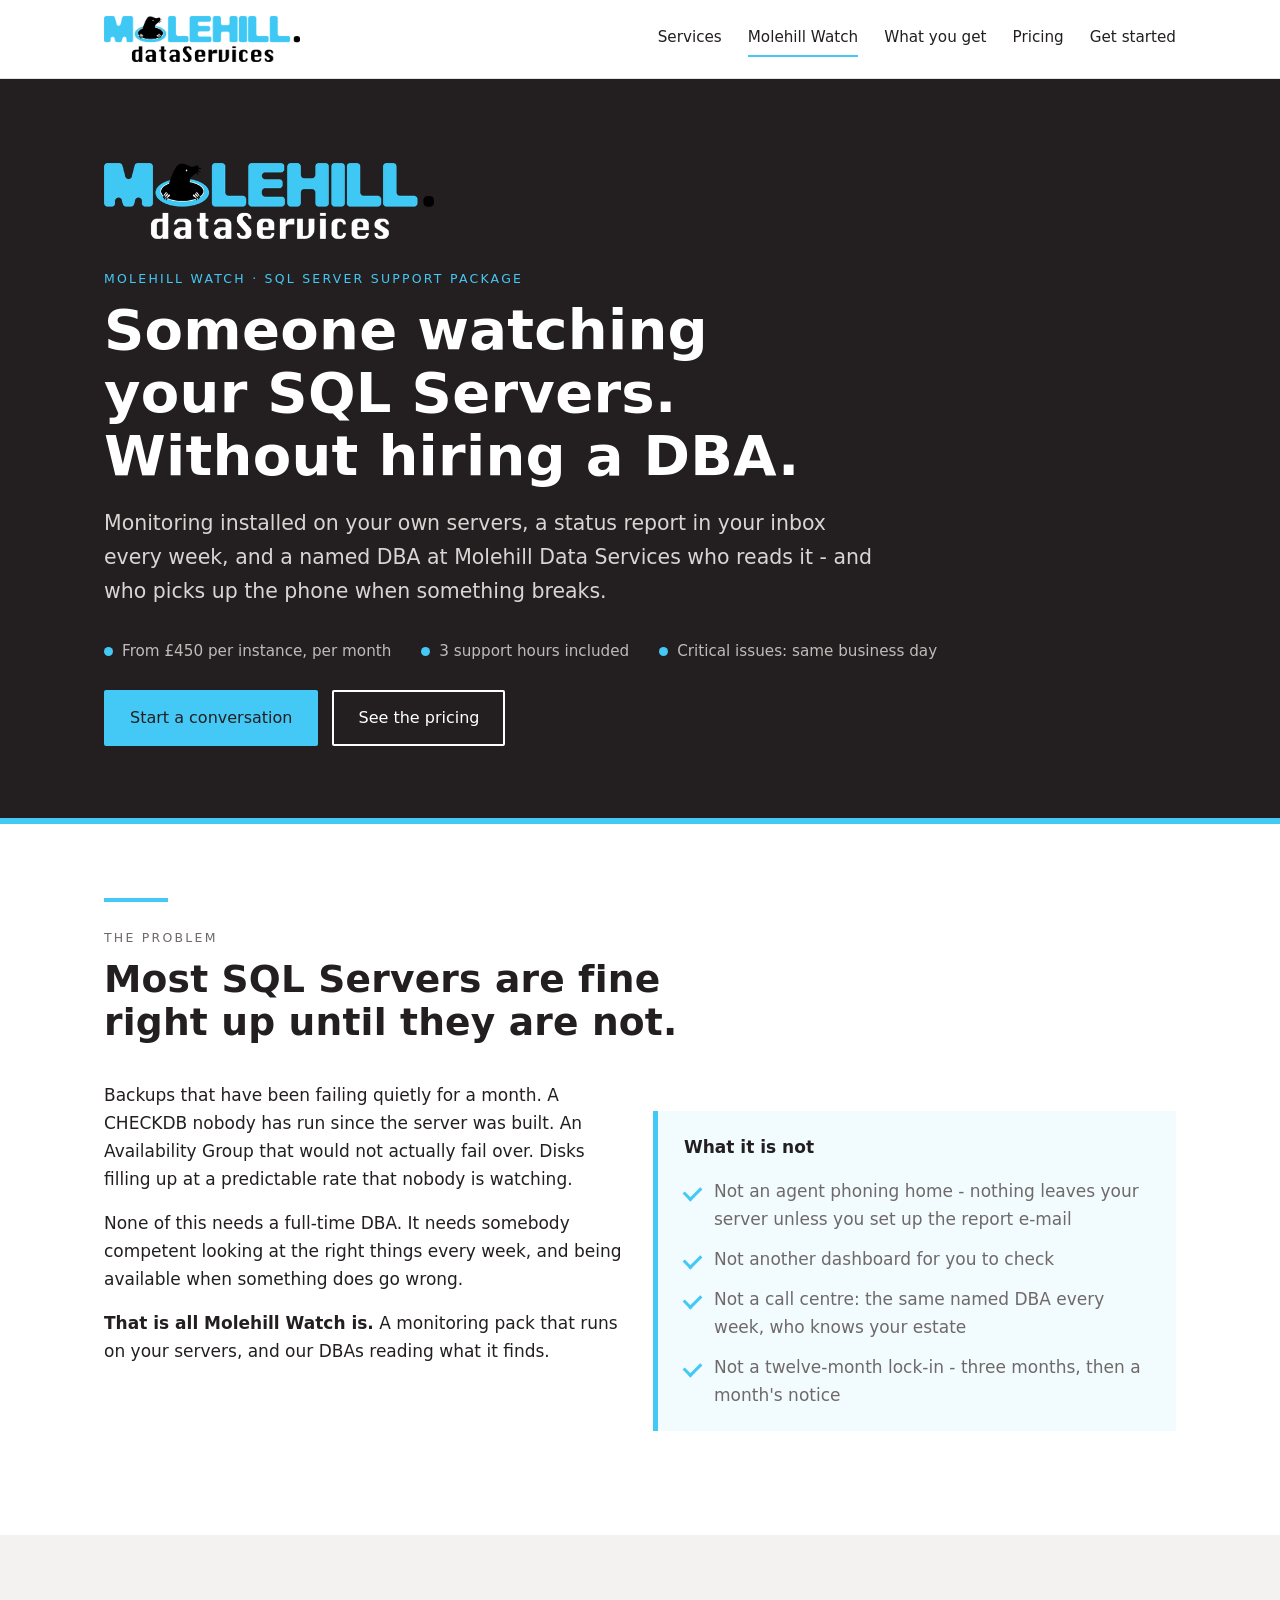
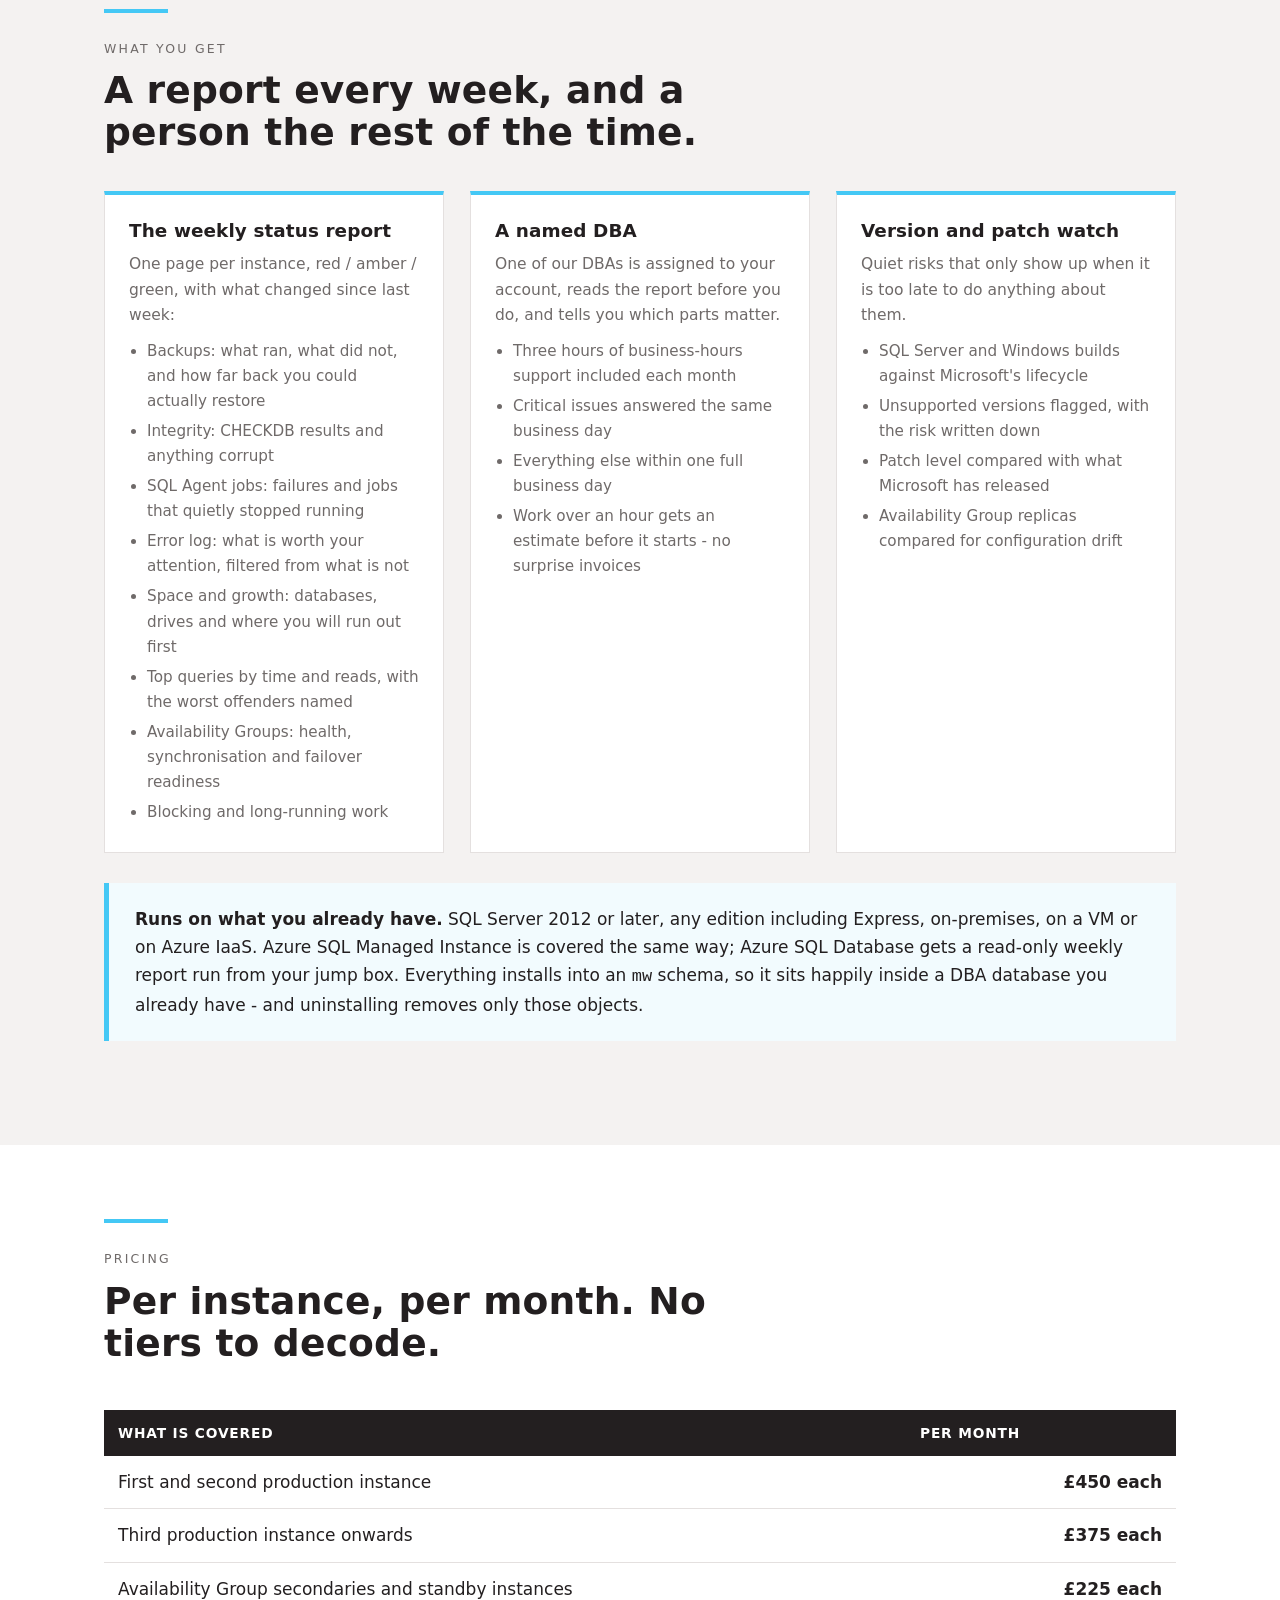
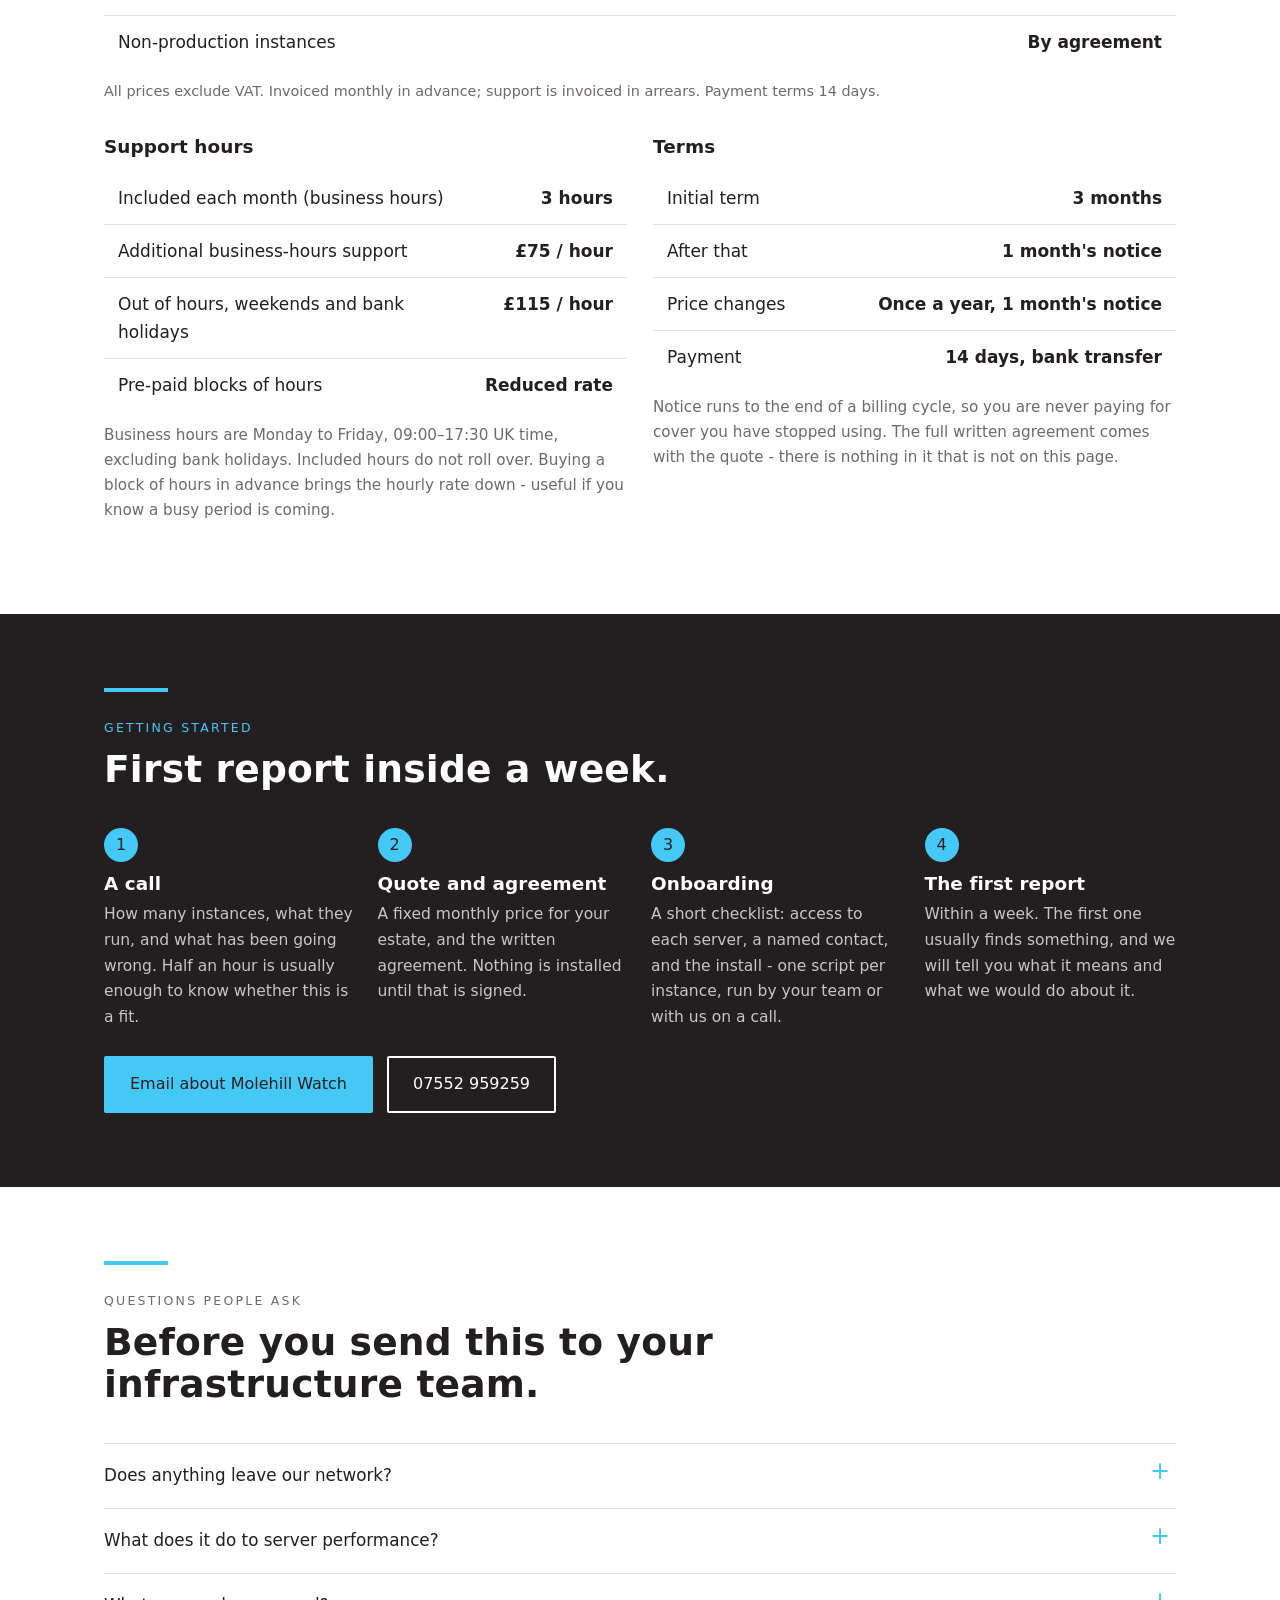
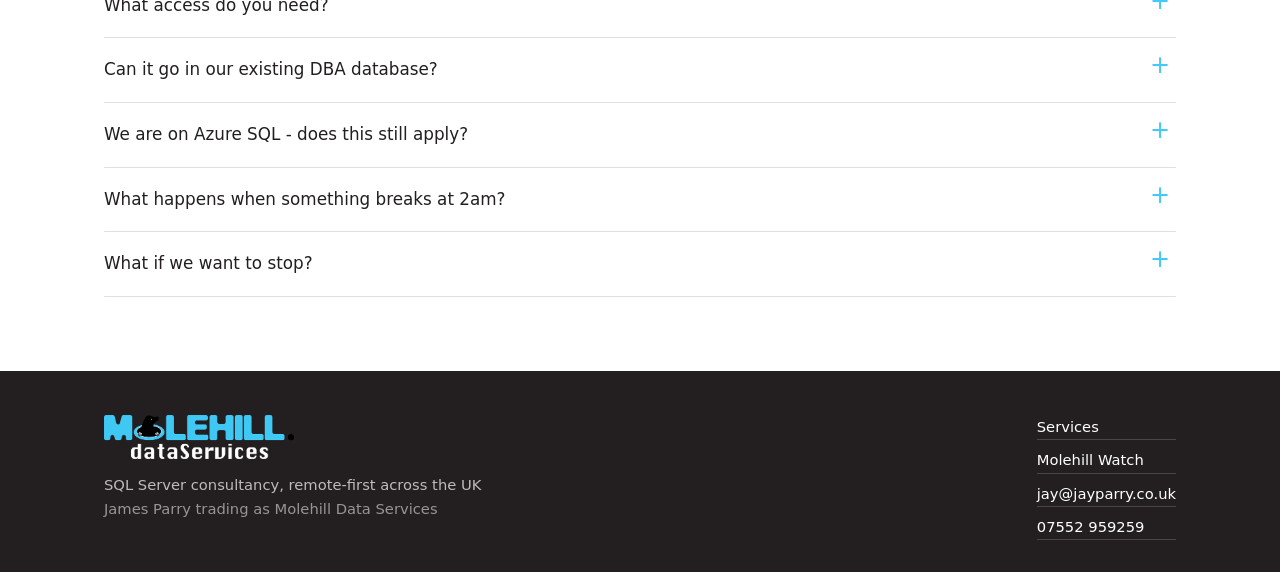
==== Site/molehill-watch.html @ 8a37ca74 "Site speaks as the company, not as one person Every page now sells Molehill Data Services rather tha" ====
<!doctype html>
<html lang="en-GB">
<head>
<meta charset="utf-8" />
<meta name="viewport" content="width=device-width, initial-scale=1" />
<title>Molehill Watch &#183; SQL Server monitoring and support</title>
<meta name="description" content="Molehill Watch from Molehill Data Services: monitoring installed on your SQL Servers, a weekly status report and a named DBA to call when something breaks. From GBP 450 per instance per month, three support hours included." />
<link rel="icon" href="assets/favicon.png" />
<link rel="stylesheet" href="assets/molehill.css" />
<meta property="og:title" content="Molehill Watch - SQL Server monitoring and support" />
<meta property="og:description" content="Someone watching your SQL Servers, without carrying a DBA on the payroll. Weekly status reports, same-day response for critical issues, from GBP 450 per instance per month." />
<meta property="og:type" content="website" />
</head>
<body>

<header class="site-head">
  <div class="wrap">
    <a class="logo" href="index.html" aria-label="Molehill Data Services home">
      <img src="assets/molehill-logo.png" alt="Molehill. dataServices" />
    </a>
    <nav class="nav" aria-label="Main">
      <a href="index.html#services">Services</a>
      <a href="molehill-watch.html" aria-current="page">Molehill Watch</a>
      <a href="#included">What you get</a>
      <a href="#pricing">Pricing</a>
      <a href="#start">Get started</a>
    </nav>
  </div>
</header>

<main>

<section class="hero on-dark">
  <div class="wrap">
    <img class="mark" src="assets/molehill-logo-dark.png" alt="" />
    <p class="eyebrow">Molehill Watch &#183; SQL Server support package</p>
    <h1>Someone watching your SQL Servers. Without hiring a DBA.</h1>
    <p class="lede">Monitoring installed on your own servers, a status report in your inbox every
       week, and a named DBA at Molehill Data Services who reads it - and who picks up the phone
       when something breaks.</p>
    <div class="facts">
      <span>From &pound;450 per instance, per month</span>
      <span>3 support hours included</span>
      <span>Critical issues: same business day</span>
    </div>
    <div class="btn-row">
      <a class="btn" href="#start">Start a conversation</a>
      <a class="btn ghost" href="#pricing">See the pricing</a>
    </div>
  </div>
</section>

<section>
  <div class="wrap">
    <div class="head-block">
      <div class="rule"></div>
      <p class="eyebrow">The problem</p>
      <h2>Most SQL Servers are fine right up until they are not.</h2>
    </div>
    <div class="grid two">
      <div>
        <p>Backups that have been failing quietly for a month. A CHECKDB nobody has run since the
           server was built. An Availability Group that would not actually fail over. Disks filling
           up at a predictable rate that nobody is watching.</p>
        <p>None of this needs a full-time DBA. It needs somebody competent looking at the right
           things every week, and being available when something does go wrong.</p>
        <p><strong>That is all Molehill Watch is.</strong> A monitoring pack that runs on your
           servers, and our DBAs reading what it finds.</p>
      </div>
      <div>
        <div class="callout">
          <p><strong>What it is not</strong></p>
          <ul class="ticks" style="grid-template-columns:1fr">
            <li>Not an agent phoning home - nothing leaves your server unless you set up the report e-mail</li>
            <li>Not another dashboard for you to check</li>
            <li>Not a call centre: the same named DBA every week, who knows your estate</li>
            <li>Not a twelve-month lock-in - three months, then a month's notice</li>
          </ul>
        </div>
      </div>
    </div>
  </div>
</section>

<section id="included" class="on-shell">
  <div class="wrap">
    <div class="head-block">
      <div class="rule"></div>
      <p class="eyebrow">What you get</p>
      <h2>A report every week, and a person the rest of the time.</h2>
    </div>

    <div class="grid three">
      <article class="card">
        <h3>The weekly status report</h3>
        <p>One page per instance, red / amber / green, with what changed since last week:</p>
        <ul>
          <li>Backups: what ran, what did not, and how far back you could actually restore</li>
          <li>Integrity: CHECKDB results and anything corrupt</li>
          <li>SQL Agent jobs: failures and jobs that quietly stopped running</li>
          <li>Error log: what is worth your attention, filtered from what is not</li>
          <li>Space and growth: databases, drives and where you will run out first</li>
          <li>Top queries by time and reads, with the worst offenders named</li>
          <li>Availability Groups: health, synchronisation and failover readiness</li>
          <li>Blocking and long-running work</li>
        </ul>
      </article>

      <article class="card">
        <h3>A named DBA</h3>
        <p>One of our DBAs is assigned to your account, reads the report before you do, and tells
           you which parts matter.</p>
        <ul>
          <li>Three hours of business-hours support included each month</li>
          <li>Critical issues answered the same business day</li>
          <li>Everything else within one full business day</li>
          <li>Work over an hour gets an estimate before it starts - no surprise invoices</li>
        </ul>
      </article>

      <article class="card">
        <h3>Version and patch watch</h3>
        <p>Quiet risks that only show up when it is too late to do anything about them.</p>
        <ul>
          <li>SQL Server and Windows builds against Microsoft's lifecycle</li>
          <li>Unsupported versions flagged, with the risk written down</li>
          <li>Patch level compared with what Microsoft has released</li>
          <li>Availability Group replicas compared for configuration drift</li>
        </ul>
      </article>
    </div>

    <div class="callout">
      <p><strong>Runs on what you already have.</strong> SQL Server 2012 or later, any edition
         including Express, on-premises, on a VM or on Azure IaaS. Azure SQL Managed Instance is
         covered the same way; Azure SQL Database gets a read-only weekly report run from your jump
         box. Everything installs into an <code>mw</code> schema, so it sits happily inside a DBA
         database you already have - and uninstalling removes only those objects.</p>
    </div>
  </div>
</section>

<section id="pricing">
  <div class="wrap">
    <div class="head-block">
      <div class="rule"></div>
      <p class="eyebrow">Pricing</p>
      <h2>Per instance, per month. No tiers to decode.</h2>
    </div>

    <div class="table-scroll"><table class="price">
      <caption>All prices exclude VAT. Invoiced monthly in advance; support is invoiced in arrears. Payment terms 14 days.</caption>
      <thead>
        <tr><th scope="col">What is covered</th><th scope="col" class="num">Per month</th></tr>
      </thead>
      <tbody>
        <tr><td>First and second production instance</td><td class="num">&pound;450 each</td></tr>
        <tr><td>Third production instance onwards</td><td class="num">&pound;375 each</td></tr>
        <tr><td>Availability Group secondaries and standby instances</td><td class="num">&pound;225 each</td></tr>
        <tr><td>Non-production instances</td><td class="num">By agreement</td></tr>
      </tbody>
    </table></div>

    <div class="grid two" style="margin-top:34px">
      <div>
        <h3>Support hours</h3>
        <div class="table-scroll"><table class="price" style="margin-top:14px">
          <tbody>
            <tr><td>Included each month (business hours)</td><td class="num">3 hours</td></tr>
            <tr><td>Additional business-hours support</td><td class="num">&pound;75 / hour</td></tr>
            <tr><td>Out of hours, weekends and bank holidays</td><td class="num">&pound;115 / hour</td></tr>
            <tr><td>Pre-paid blocks of hours</td><td class="num">Reduced rate</td></tr>
          </tbody>
        </table></div>
        <p style="color:var(--muted);font-size:.95rem;margin-top:12px">Business hours are Monday to
           Friday, 09:00&ndash;17:30 UK time, excluding bank holidays. Included hours do not roll
           over. Buying a block of hours in advance brings the hourly rate down - useful if you know
           a busy period is coming.</p>
      </div>
      <div>
        <h3>Terms</h3>
        <div class="table-scroll"><table class="price" style="margin-top:14px">
          <tbody>
            <tr><td>Initial term</td><td class="num">3 months</td></tr>
            <tr><td>After that</td><td class="num">1 month's notice</td></tr>
            <tr><td>Price changes</td><td class="num">Once a year, 1 month's notice</td></tr>
            <tr><td>Payment</td><td class="num">14 days, bank transfer</td></tr>
          </tbody>
        </table></div>
        <p style="color:var(--muted);font-size:.95rem;margin-top:12px">Notice runs to the end of a
           billing cycle, so you are never paying for cover you have stopped using. The full written
           agreement comes with the quote - there is nothing in it that is not on this page.</p>
      </div>
    </div>
  </div>
</section>

<section id="start" class="on-dark">
  <div class="wrap">
    <div class="head-block">
      <div class="rule"></div>
      <p class="eyebrow">Getting started</p>
      <h2>First report inside a week.</h2>
    </div>
    <div class="steps">
      <div class="step">
        <h3>A call</h3>
        <p>How many instances, what they run, and what has been going wrong. Half an hour is usually
           enough to know whether this is a fit.</p>
      </div>
      <div class="step">
        <h3>Quote and agreement</h3>
        <p>A fixed monthly price for your estate, and the written agreement. Nothing is installed
           until that is signed.</p>
      </div>
      <div class="step">
        <h3>Onboarding</h3>
        <p>A short checklist: access to each server, a named contact, and the install - one script
           per instance, run by your team or with us on a call.</p>
      </div>
      <div class="step">
        <h3>The first report</h3>
        <p>Within a week. The first one usually finds something, and we will tell you what it means
           and what we would do about it.</p>
      </div>
    </div>
    <div class="btn-row">
      <a class="btn" href="mailto:jay@jayparry.co.uk?subject=Molehill%20Watch%20enquiry&amp;body=Hello%20James%2C%0A%0AWe%20run%20___%20SQL%20Server%20instances%20and%20would%20like%20to%20talk%20about%20Molehill%20Watch.%0A%0A">Email about Molehill Watch</a>
      <a class="btn ghost" href="tel:+447552959259">07552 959259</a>
    </div>
  </div>
</section>

<section>
  <div class="wrap">
    <div class="head-block">
      <div class="rule"></div>
      <p class="eyebrow">Questions people ask</p>
      <h2>Before you send this to your infrastructure team.</h2>
    </div>
    <div class="faq">
      <details>
        <summary>Does anything leave our network?</summary>
        <p>No. The collectors write to a database on your own server. The weekly report is built
           there too. It only leaves if you configure Database Mail to send it - and even then query
           text is excluded from the e-mail by default. If you would rather nothing was e-mailed at
           all, reports can be exported to files and picked up from your jump box.</p>
      </details>
      <details>
        <summary>What does it do to server performance?</summary>
        <p>The collectors are lightweight and run a few times a day as SQL Agent jobs, reading from
           dynamic management views and system tables rather than running heavy queries. They keep a
           rolling history in their own schema so the weekly report is a read of data already
           collected, not a scan of your databases.</p>
      </details>
      <details>
        <summary>What access do you need?</summary>
        <p>Sysadmin to install (it creates jobs and reads server-level state), then an account that
           can read health, job and performance data day to day. Remote access to each covered
           server via your VPN, Azure Bastion or an agreed equivalent, and SSMS or similar on a jump
           box. It is all written down in the onboarding checklist.</p>
      </details>
      <details>
        <summary>Can it go in our existing DBA database?</summary>
        <p>Yes. Everything is created in an <code>mw</code> schema, so it never clashes with objects
           you already have, and the uninstall script removes only that schema and its four Agent
           jobs. Nothing else on the instance is touched.</p>
      </details>
      <details>
        <summary>We are on Azure SQL - does this still apply?</summary>
        <p>Azure SQL Managed Instance is covered like any other instance. Azure SQL Database does not
           have SQL Agent or server-level access, so it gets a read-only weekly report run from your
           jump box instead, covering the same ground the platform exposes: sizing, storage, index
           and query health, and failed connections.</p>
      </details>
      <details>
        <summary>What happens when something breaks at 2am?</summary>
        <p>Out-of-hours work is charged at the out-of-hours rate and is arranged rather than
           guaranteed - there is no 24/7 on-call built into the standard package. If you need
           overnight cover for a migration or a month-end, we agree it in writing beforehand.</p>
      </details>
      <details>
        <summary>What if we want to stop?</summary>
        <p>Three month initial term, then a month's notice ending at the close of a billing cycle.
           Run the uninstall script and the monitoring is gone. The collected history is yours - we
           will export it for you before it goes.</p>
      </details>
    </div>
  </div>
</section>

</main>

<footer class="site-foot">
  <div class="wrap">
    <div>
      <img src="assets/molehill-logo-dark.png" alt="Molehill. dataServices" />
      <p>SQL Server consultancy, remote-first across the UK<br />
         <span style="opacity:.75">James Parry trading as Molehill Data Services</span></p>
    </div>
    <nav aria-label="Footer">
      <a href="index.html">Services</a>
      <a href="molehill-watch.html">Molehill Watch</a>
      <a href="mailto:jay@jayparry.co.uk">jay@jayparry.co.uk</a>
      <a href="tel:+447552959259">07552 959259</a>
    </nav>
  </div>
</footer>

</body>
</html>
---- Site/assets/molehill.css ----
/* ===========================================================================
   Molehill. dataServices - site styles
   Style guide: #231F20 (ink), #44C8F5 (cyan), white. Titles in Krungthep,
   falling back to Bahnschrift on Windows and the system sans elsewhere.
   =========================================================================== */
:root{
  --ink:#231F20;
  --cyan:#44C8F5;
  --paper:#ffffff;
  --muted:#6F6A69;
  --line:#E4E0DF;
  --tint:#F2FBFE;
  --shell:#F4F2F1;
  --title:Krungthep,Bahnschrift,"DIN Alternate","Trebuchet MS",system-ui,sans-serif;
  --body:"Segoe UI",system-ui,-apple-system,Arial,sans-serif;
  --wrap:1120px;
}
*{box-sizing:border-box}
html{scroll-behavior:smooth}
body{
  margin:0;background:var(--paper);color:var(--ink);
  font-family:var(--body);font-size:17px;line-height:1.65;-webkit-font-smoothing:antialiased;
  overflow-x:hidden;                       /* nothing should overflow, but never sideways-scroll the page */
}
img{max-width:100%;height:auto;display:block}
a{color:inherit}
h1,h2,h3,.title{font-family:var(--title);font-weight:700;letter-spacing:.005em;line-height:1.12;margin:0}
h1{font-size:clamp(2.1rem,5.2vw,3.5rem)}
h2{font-size:clamp(1.6rem,3.4vw,2.35rem)}
h3{font-size:1.15rem}
p{margin:0 0 1rem}
.wrap{max-width:var(--wrap);margin:0 auto;padding:0 24px}
.lede{font-size:clamp(1.05rem,2vw,1.28rem);color:var(--muted);max-width:60ch}
.eyebrow{font-family:var(--title);font-size:.78rem;letter-spacing:.18em;text-transform:uppercase;color:var(--muted);margin:0 0 .6rem}
.on-dark .eyebrow{color:var(--cyan)}

/* ------------------------------------------------------------------ header */
.site-head{position:sticky;top:env(safe-area-inset-top,0px);z-index:20;background:rgba(255,255,255,.96);backdrop-filter:blur(6px);border-bottom:1px solid var(--line)}
.site-head .wrap{display:flex;align-items:center;flex-wrap:wrap;gap:12px 24px;min-height:78px;padding-top:10px;padding-bottom:10px}
.site-head .logo img{width:196px}
.nav{margin-left:auto;display:flex;align-items:center;gap:26px;flex-wrap:wrap}
.nav a{font-family:var(--title);font-size:.95rem;text-decoration:none;padding:4px 0;border-bottom:2px solid transparent}
.nav a:hover,.nav a:focus-visible{border-bottom-color:var(--cyan)}
.nav a[aria-current="page"]{border-bottom-color:var(--cyan)}

/* ------------------------------------------------------------------ buttons */
.btn{
  display:inline-block;font-family:var(--title);font-size:1rem;text-decoration:none;
  padding:13px 24px;border:2px solid var(--ink);background:var(--ink);color:#fff;border-radius:2px;
}
.btn:hover,.btn:focus-visible{background:var(--cyan);border-color:var(--cyan);color:var(--ink)}
.btn.ghost{background:transparent;color:var(--ink)}
.btn.ghost:hover,.btn.ghost:focus-visible{background:var(--ink);color:#fff;border-color:var(--ink)}
.on-dark .btn{background:var(--cyan);border-color:var(--cyan);color:var(--ink)}
.on-dark .btn:hover,.on-dark .btn:focus-visible{background:#fff;border-color:#fff}
.on-dark .btn.ghost{background:transparent;color:#fff;border-color:#fff}
.on-dark .btn.ghost:hover,.on-dark .btn.ghost:focus-visible{background:#fff;color:var(--ink)}
.btn-row{display:flex;flex-wrap:wrap;gap:14px;margin-top:26px}
a:focus-visible,summary:focus-visible{outline:3px solid var(--cyan);outline-offset:3px}

/* ------------------------------------------------------------------ sections */
section{padding:74px 0}
section.tight{padding:54px 0}
.on-dark{background:var(--ink);color:#fff}
.on-dark p{color:#D9D5D4}
.on-tint{background:var(--tint)}
.on-shell{background:var(--shell)}
.rule{width:64px;height:4px;background:var(--cyan);margin:0 0 26px}
.head-block{max-width:62ch;margin-bottom:38px}

/* ------------------------------------------------------------------ hero */
.hero{background:var(--ink);color:#fff;padding:84px 0 78px;position:relative;overflow:hidden}
.hero:after{content:"";position:absolute;inset:auto 0 0 0;height:6px;background:var(--cyan)}
.hero .mark{width:330px;margin-bottom:30px}
.hero h1{max-width:18ch}
.hero .lede{color:#D9D5D4;margin-top:20px}
.hero .facts{display:flex;flex-wrap:wrap;gap:12px 30px;margin-top:30px;font-size:.95rem;color:#BFBBBA}
.hero .facts span{display:flex;align-items:center;gap:9px}
.hero .facts span:before{content:"";width:9px;height:9px;background:var(--cyan);border-radius:50%}

/* ------------------------------------------------------------------ grids */
.grid{display:grid;gap:26px}
.grid.two{grid-template-columns:repeat(auto-fit,minmax(300px,1fr))}
.grid.three{grid-template-columns:repeat(auto-fit,minmax(272px,1fr))}
.card{background:#fff;border:1px solid var(--line);border-top:4px solid var(--cyan);padding:26px 24px 22px}
.card h3{margin-bottom:10px}
.card p{margin-bottom:0;color:var(--muted);font-size:.97rem}
.card ul{margin:10px 0 0;padding-left:18px;color:var(--muted);font-size:.95rem}
.card li{margin-bottom:5px}
.on-dark .card{background:#2D2829;border-color:#3C3637;color:#fff}
.on-dark .card p,.on-dark .card ul{color:#C9C5C4}

/* steps */
.steps{counter-reset:step;display:grid;gap:22px;grid-template-columns:repeat(auto-fit,minmax(240px,1fr))}
.step{position:relative;padding-top:46px}
.step:before{
  counter-increment:step;content:counter(step);position:absolute;top:0;left:0;
  font-family:var(--title);font-size:1rem;width:34px;height:34px;border-radius:50%;
  background:var(--cyan);color:var(--ink);display:flex;align-items:center;justify-content:center;
}
.step h3{margin-bottom:8px}
.step p{color:var(--muted);font-size:.97rem;margin:0}
.on-dark .step p{color:#C9C5C4}

/* checklist */
.ticks{list-style:none;margin:0;padding:0;display:grid;gap:12px;grid-template-columns:repeat(auto-fit,minmax(280px,1fr))}
.ticks li{position:relative;padding-left:30px;color:var(--muted)}
.ticks li:before{content:"";position:absolute;left:0;top:.55em;width:14px;height:8px;border-left:3px solid var(--cyan);border-bottom:3px solid var(--cyan);transform:rotate(-45deg)}
.on-dark .ticks li{color:#D9D5D4}

/* ------------------------------------------------------------------ tables */
.table-scroll{overflow-x:auto;-webkit-overflow-scrolling:touch}
.price{width:100%;border-collapse:collapse;margin-top:8px;background:#fff;min-width:0}
.price th{background:var(--ink);color:#fff;text-align:left;padding:12px 14px;font-family:var(--title);font-size:.86rem;letter-spacing:.06em;text-transform:uppercase}
.price td{padding:12px 14px;border-bottom:1px solid var(--line);vertical-align:top}
.price td.num{text-align:right;white-space:nowrap;font-weight:600}
.price tr:last-child td{border-bottom:none}
.price caption{caption-side:bottom;text-align:left;padding-top:12px;color:var(--muted);font-size:.9rem}

/* ------------------------------------------------------------------ callout */
.callout{background:var(--tint);border-left:5px solid var(--cyan);padding:22px 26px;margin:30px 0}
.callout p:last-child{margin-bottom:0}
.on-dark .callout{background:#2D2829;border-left-color:var(--cyan)}

/* ------------------------------------------------------------------ faq */
.faq{border-top:1px solid var(--line)}
.faq details{border-bottom:1px solid var(--line)}
.faq summary{
  font-family:var(--title);font-size:1.05rem;padding:18px 40px 18px 0;cursor:pointer;position:relative;list-style:none;
}
.faq summary::-webkit-details-marker{display:none}
.faq summary:after{content:"+";position:absolute;right:6px;top:15px;color:var(--cyan);font-size:1.5rem;line-height:1}
.faq details[open] summary:after{content:"\2013"}
.faq p{color:var(--muted);margin:0 0 18px;max-width:72ch}

/* ------------------------------------------------------------------ contact */
.contact-list{list-style:none;margin:22px 0 0;padding:0;display:grid;gap:14px}
.contact-list a{font-family:var(--title);font-size:1.15rem;text-decoration:none;border-bottom:2px solid var(--cyan)}
.contact-list a:hover{background:var(--cyan);color:var(--ink)}
.contact-list .k{display:block;font-size:.78rem;letter-spacing:.16em;text-transform:uppercase;color:var(--muted);margin-bottom:3px}
.on-dark .contact-list .k{color:#BFBBBA}

/* ------------------------------------------------------------------ footer */
.site-foot{background:var(--ink);color:#BFBBBA;padding:44px 0 34px;font-size:.92rem}
.site-foot .wrap{display:flex;flex-wrap:wrap;gap:24px;justify-content:space-between;align-items:flex-start}
.site-foot img{width:190px;margin-bottom:14px}
.site-foot a{color:#fff;text-decoration:none;border-bottom:1px solid #4A4444}
.site-foot a:hover{border-bottom-color:var(--cyan)}
.site-foot nav{display:grid;gap:8px}

/* ------------------------------------------------------------------ small */
@media (max-width:700px){
  body{font-size:16px}
  section{padding:56px 0}
  .site-head .wrap{min-height:60px;gap:8px 14px}
  .site-head .logo img{width:150px}
  .nav{gap:10px 16px;margin-left:auto}
  .nav a{font-size:.86rem}
  .hero{padding:52px 0 48px}
  .hero .mark{width:220px}
  .hero .facts{gap:8px 18px;font-size:.9rem}
  .price th,.price td{padding:10px 9px;font-size:.93rem}
  .price td.num{white-space:normal}
  .btn{padding:12px 18px;font-size:.95rem}
  .callout{padding:18px}
}
@media print{
  .site-head,.btn-row,.hero:after{display:none}
  body{font-size:12pt}
  .on-dark{background:#fff;color:#000}
}
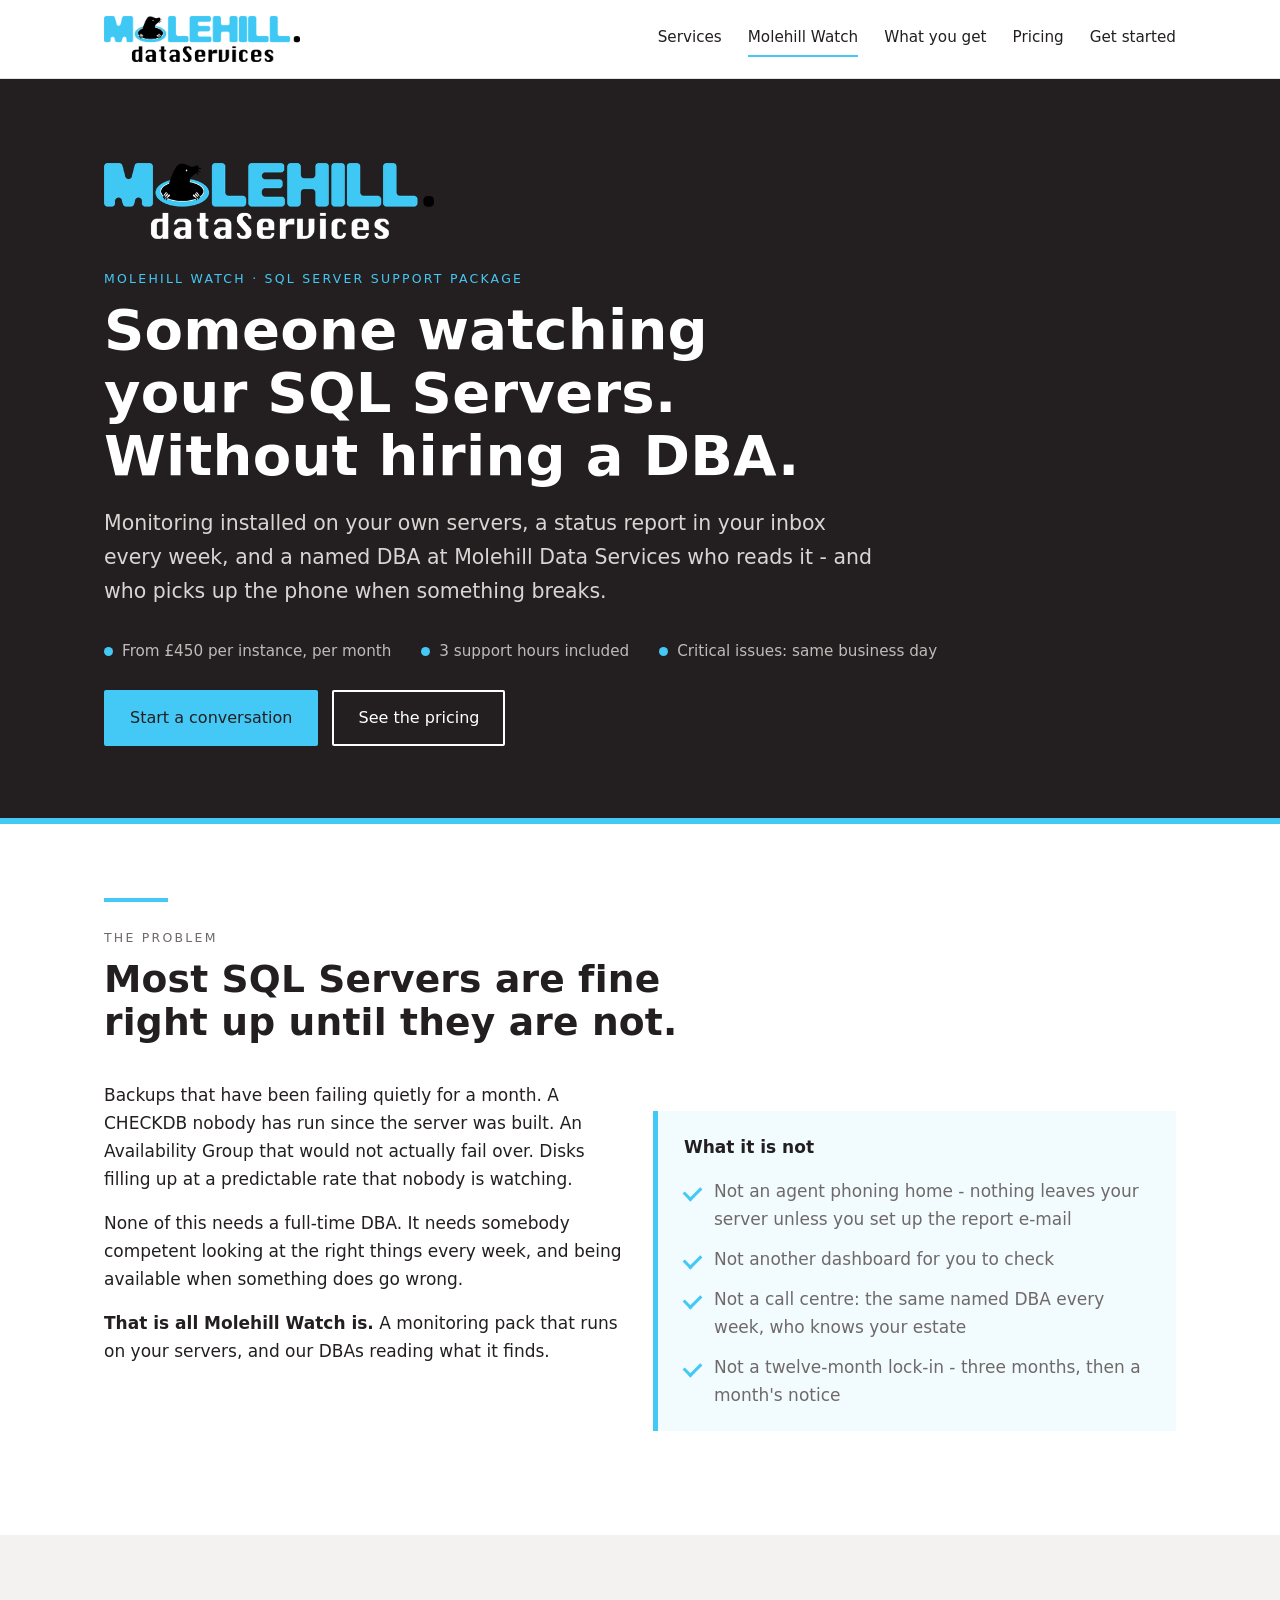
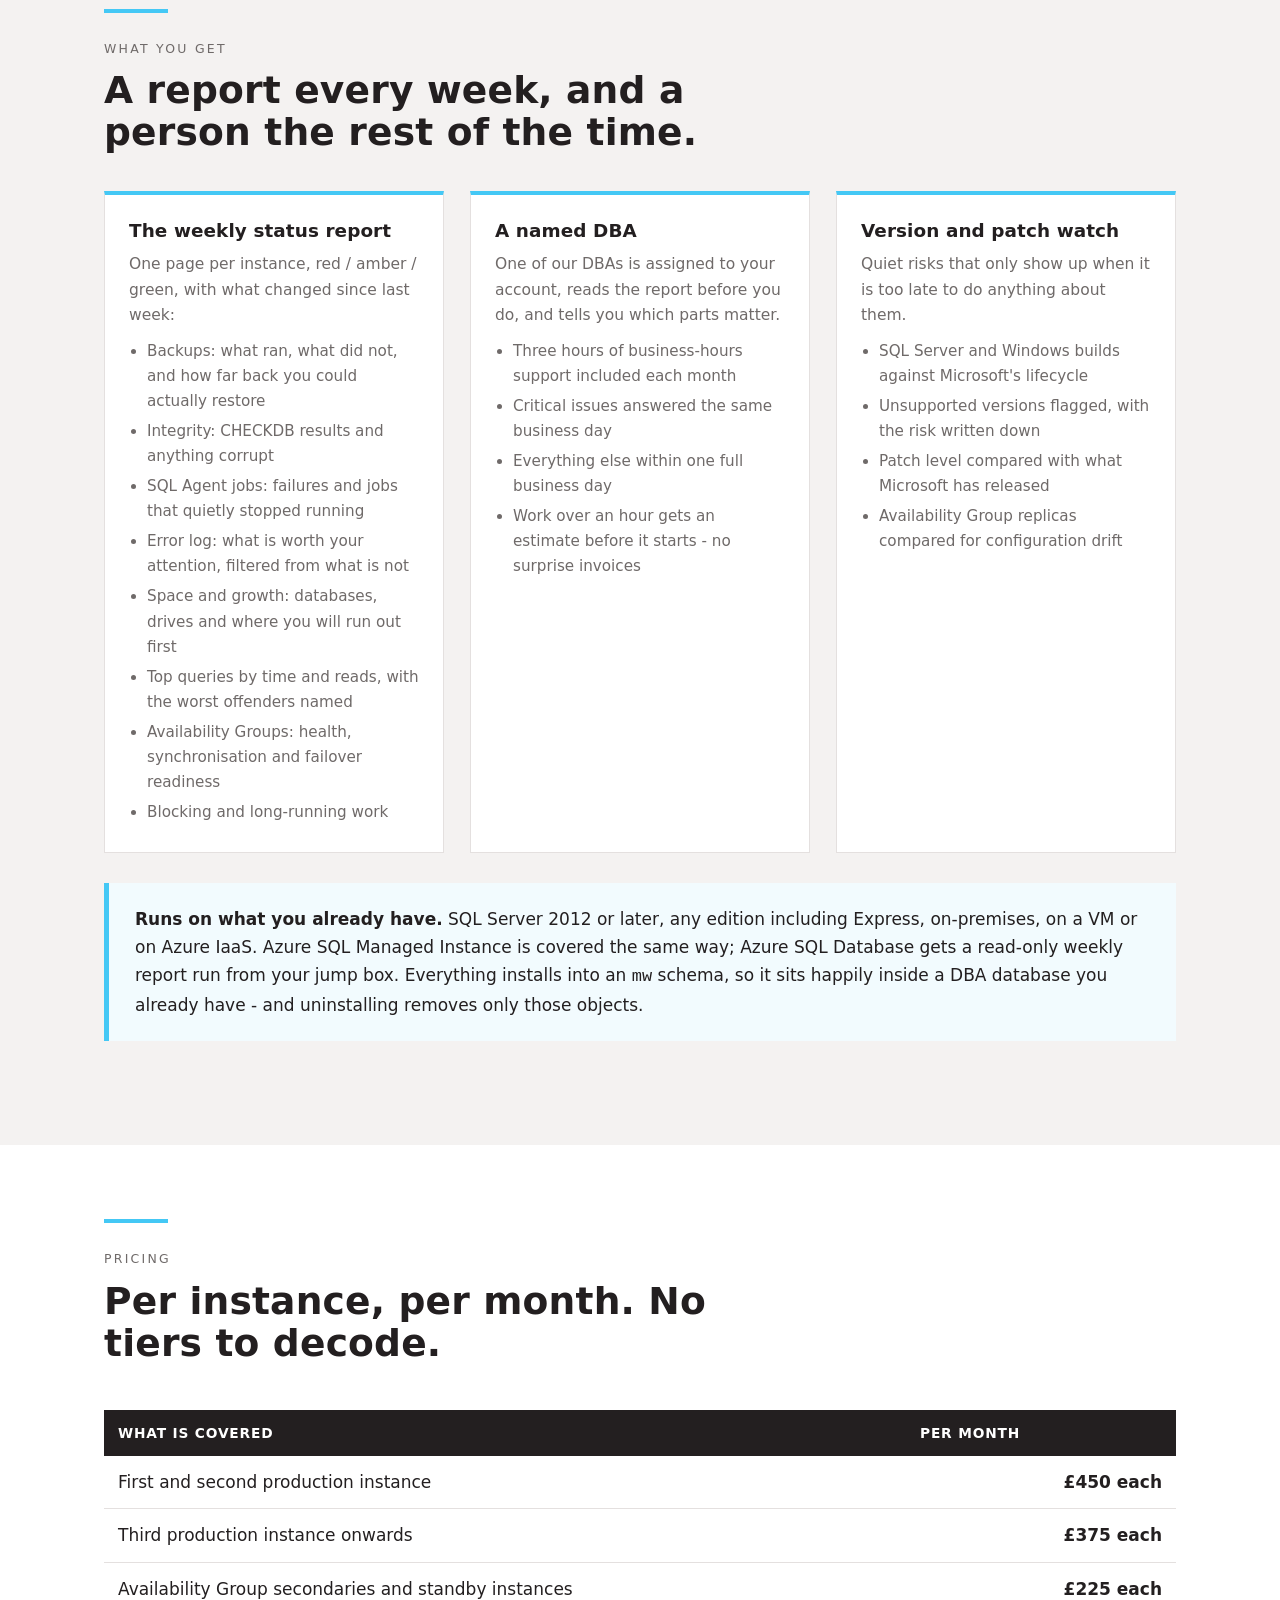
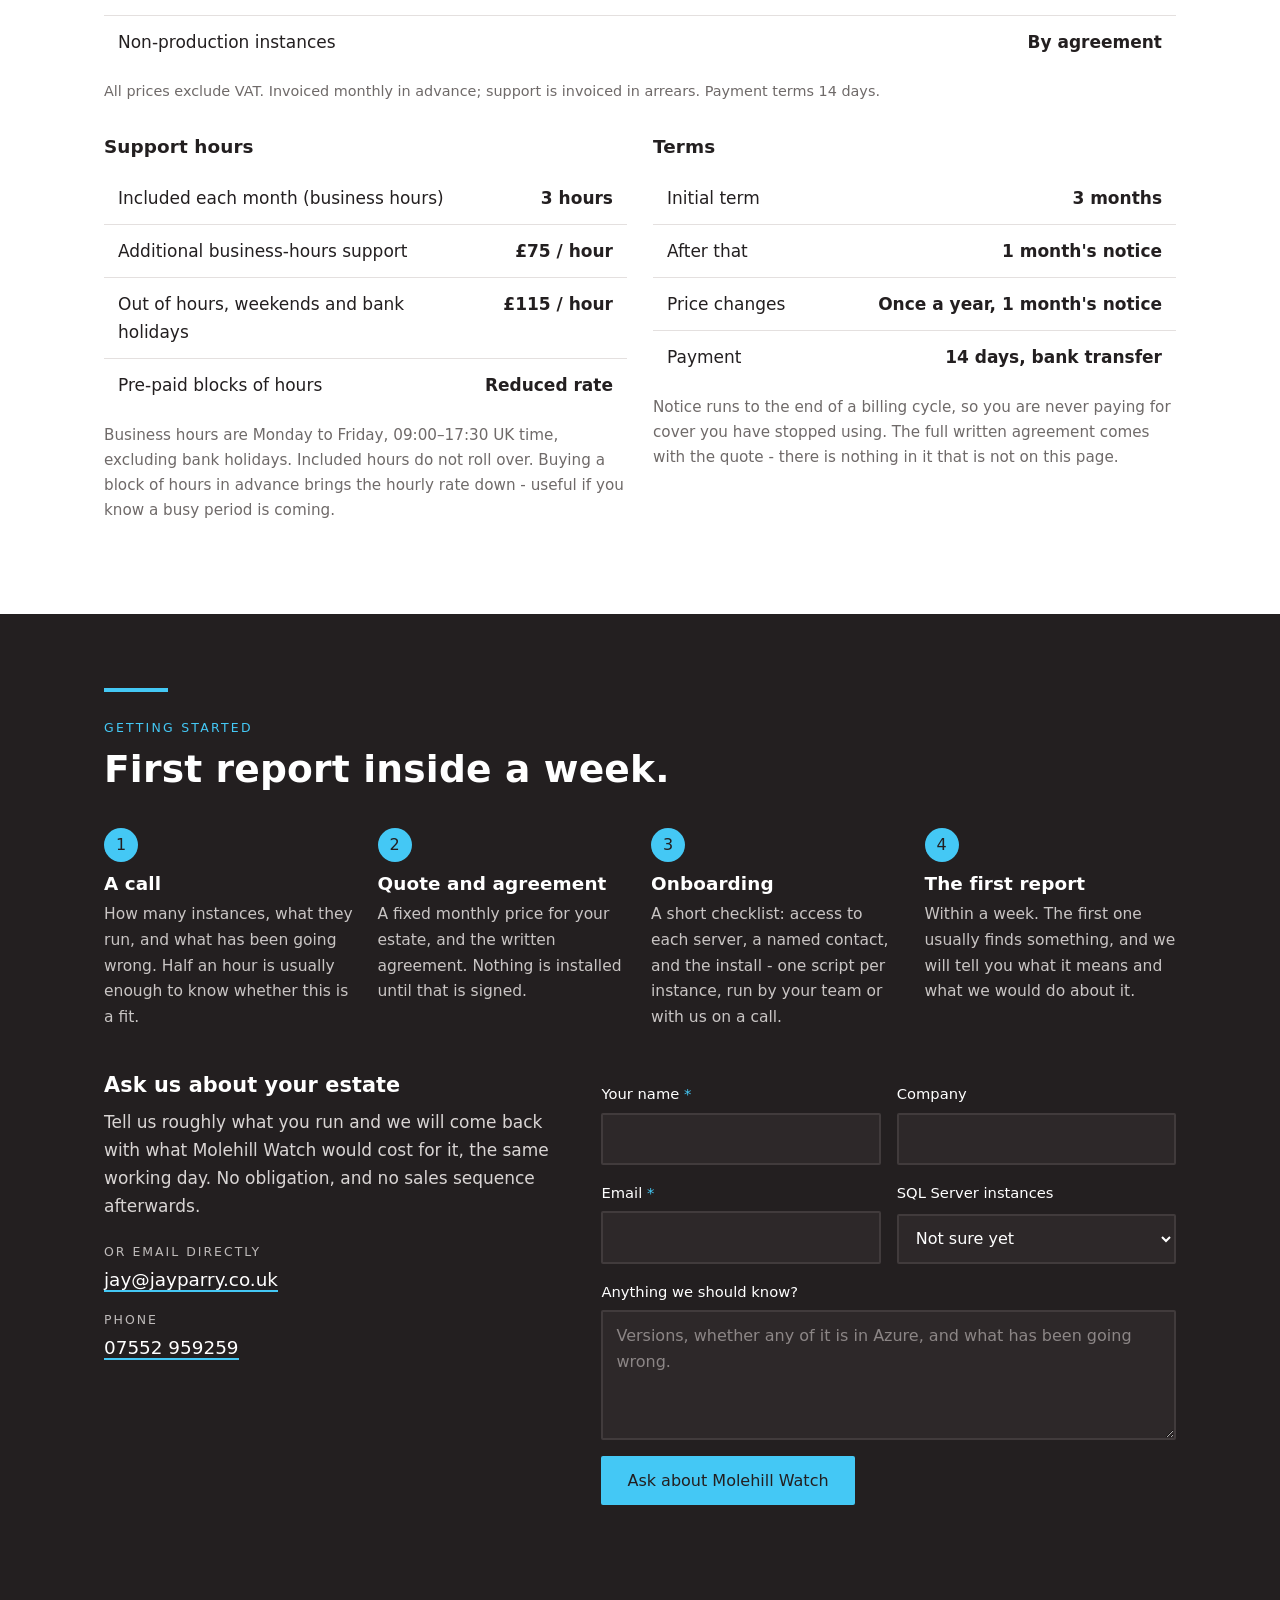
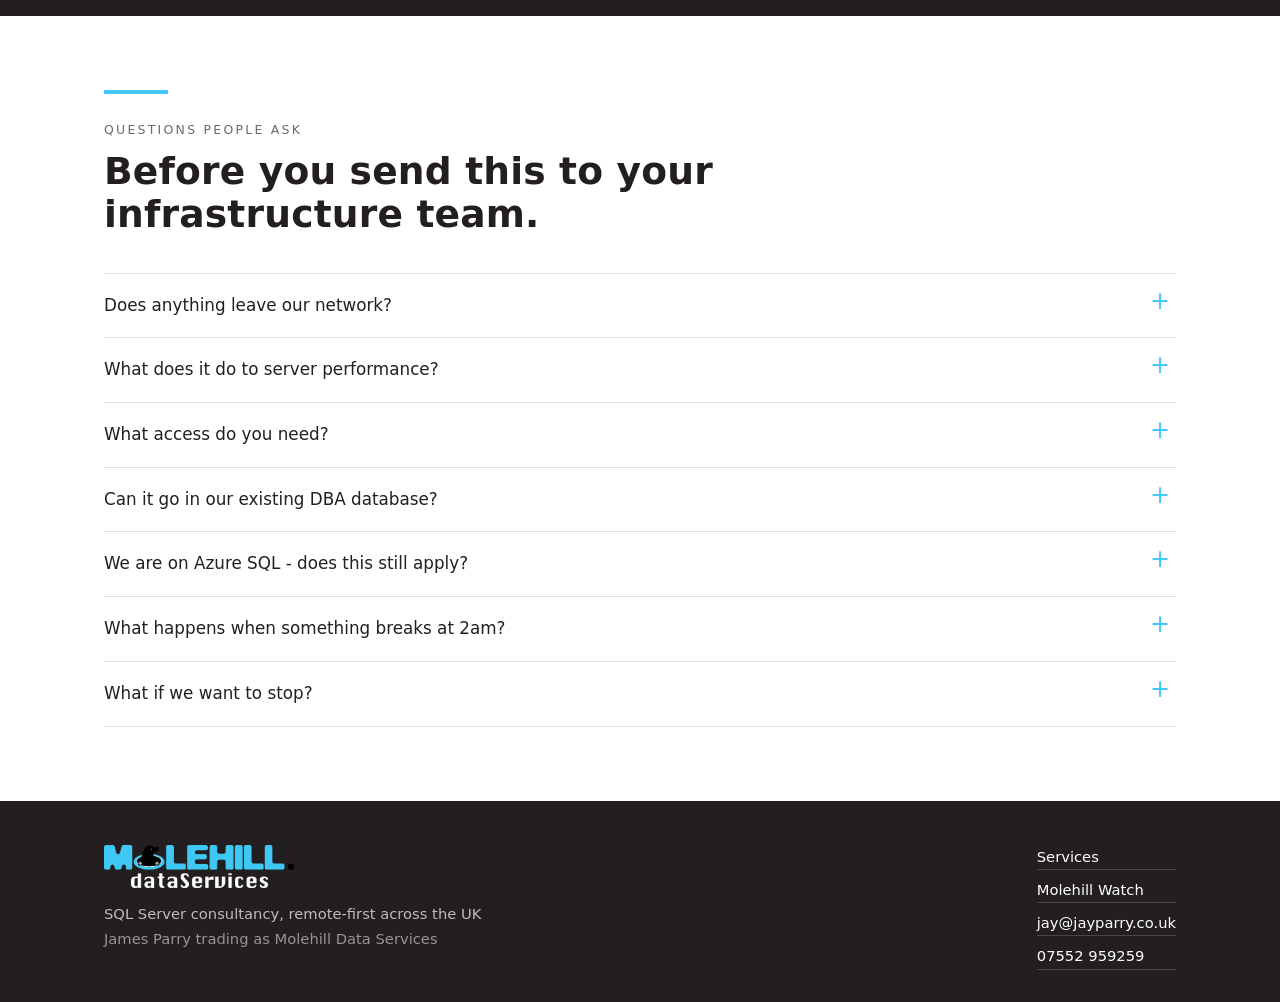
==== commit 09bdc4b9: "Contact forms instead of mailto links Both pages now carry a form: the full one on the consultancy p" ====
--- a/Site/molehill-watch.html
+++ b/Site/molehill-watch.html
@@ -224,9 +224,62 @@
            and what we would do about it.</p>
       </div>
     </div>
-    <div class="btn-row">
-      <a class="btn" href="mailto:jay@jayparry.co.uk?subject=Molehill%20Watch%20enquiry&amp;body=Hello%20James%2C%0A%0AWe%20run%20___%20SQL%20Server%20instances%20and%20would%20like%20to%20talk%20about%20Molehill%20Watch.%0A%0A">Email about Molehill Watch</a>
-      <a class="btn ghost" href="tel:+447552959259">07552 959259</a>
+    <div class="contact-split" style="margin-top:44px">
+      <div>
+        <h3 style="font-size:1.3rem;margin-bottom:10px">Ask us about your estate</h3>
+        <p>Tell us roughly what you run and we will come back with what Molehill Watch would cost
+           for it, the same working day. No obligation, and no sales sequence afterwards.</p>
+        <ul class="contact-list" style="margin-top:22px">
+          <li><span class="k">Or email directly</span>
+              <a href="mailto:jay@jayparry.co.uk?subject=Molehill%20Watch%20enquiry">jay@jayparry.co.uk</a></li>
+          <li><span class="k">Phone</span>
+              <a href="tel:+447552959259">07552 959259</a></li>
+        </ul>
+      </div>
+      <div>
+        <form class="form" data-contact name="molehill-watch" method="POST" data-netlify="true" netlify-honeypot="bot-field" action="/">
+          <input type="hidden" name="form-name" value="molehill-watch" />
+          <input type="hidden" name="page" value="Molehill Watch" />
+          <p class="hp"><label>Leave this empty <input name="bot-field" tabindex="-1" autocomplete="off" /></label></p>
+
+          <div class="row">
+            <div class="field">
+              <label for="w-name">Your name <span class="required" aria-hidden="true">*</span></label>
+              <input id="w-name" name="name" type="text" autocomplete="name" required />
+            </div>
+            <div class="field">
+              <label for="w-company">Company</label>
+              <input id="w-company" name="company" type="text" autocomplete="organization" />
+            </div>
+          </div>
+
+          <div class="row">
+            <div class="field">
+              <label for="w-email">Email <span class="required" aria-hidden="true">*</span></label>
+              <input id="w-email" name="email" type="email" autocomplete="email" required />
+            </div>
+          <div class="field">
+            <label for="w-instances">SQL Server instances</label>
+            <select id="w-instances" name="instances">
+              <option value="">Not sure yet</option>
+              <option>1 - 2</option>
+              <option>3 - 5</option>
+              <option>6 - 10</option>
+              <option>More than 10</option>
+              <option>Azure SQL only</option>
+            </select>
+          </div>
+          </div>
+
+          <div class="field">
+            <label for="w-message">Anything we should know? </label>
+            <textarea id="w-message" name="message" placeholder="Versions, whether any of it is in Azure, and what has been going wrong."></textarea>
+          </div>
+
+          <button class="btn" type="submit">Ask about Molehill Watch</button>
+          <p class="form-note" role="status" aria-live="polite"></p>
+        </form>
+      </div>
     </div>
   </div>
 </section>
@@ -307,5 +360,6 @@
   </div>
 </footer>
 
+<script src="assets/contact.js"></script>
 </body>
 </html>
--- a/Site/assets/molehill.css
+++ b/Site/assets/molehill.css
@@ -169,3 +169,32 @@
   body{font-size:12pt}
   .on-dark{background:#fff;color:#000}
 }
+
+/* ------------------------------------------------------------------ forms */
+.form{display:grid;gap:16px;margin-top:8px}
+.form .row{display:grid;gap:16px;grid-template-columns:repeat(auto-fit,minmax(190px,1fr))}
+.field{display:grid;gap:6px;min-width:0}
+.field label{font-family:var(--title);font-size:.92rem}
+.field .hint{font-size:.85rem;color:var(--muted)}
+.field input,.field select,.field textarea{
+  font:inherit;font-size:1rem;color:var(--ink);background:#fff;
+  border:2px solid var(--line);border-radius:2px;padding:11px 13px;width:100%;
+}
+.field textarea{min-height:130px;resize:vertical}
+.field input:focus,.field select:focus,.field textarea:focus{outline:none;border-color:var(--cyan);box-shadow:0 0 0 3px rgba(68,200,245,.28)}
+.field input:user-invalid,.field select:user-invalid,.field textarea:user-invalid{border-color:#B3302E}
+.on-dark .field label{color:#fff}
+.on-dark .field .hint{color:#BFBBBA}
+.on-dark .field input,.on-dark .field select,.on-dark .field textarea{background:#2D2829;border-color:#413B3C;color:#fff}
+.on-dark .field input::placeholder,.on-dark .field textarea::placeholder{color:#8C8686}
+.form .required{color:var(--cyan)}
+.form button{justify-self:start;cursor:pointer;font-family:var(--title)}
+.form-note{margin:0;font-size:.95rem;min-height:1.4em}
+.form-note.ok{color:var(--ink);font-weight:600}
+.on-dark .form-note.ok{color:var(--cyan)}
+.form-note.bad{color:#B3302E}
+.on-dark .form-note.bad{color:#FF9B99}
+.form[data-sending] button{opacity:.6;pointer-events:none}
+.hp{position:absolute;left:-9999px;width:1px;height:1px;overflow:hidden}
+.contact-split{display:grid;gap:40px 46px;grid-template-columns:minmax(0,.88fr) minmax(0,1.12fr);align-items:start}
+@media (max-width:820px){.contact-split{grid-template-columns:1fr}}
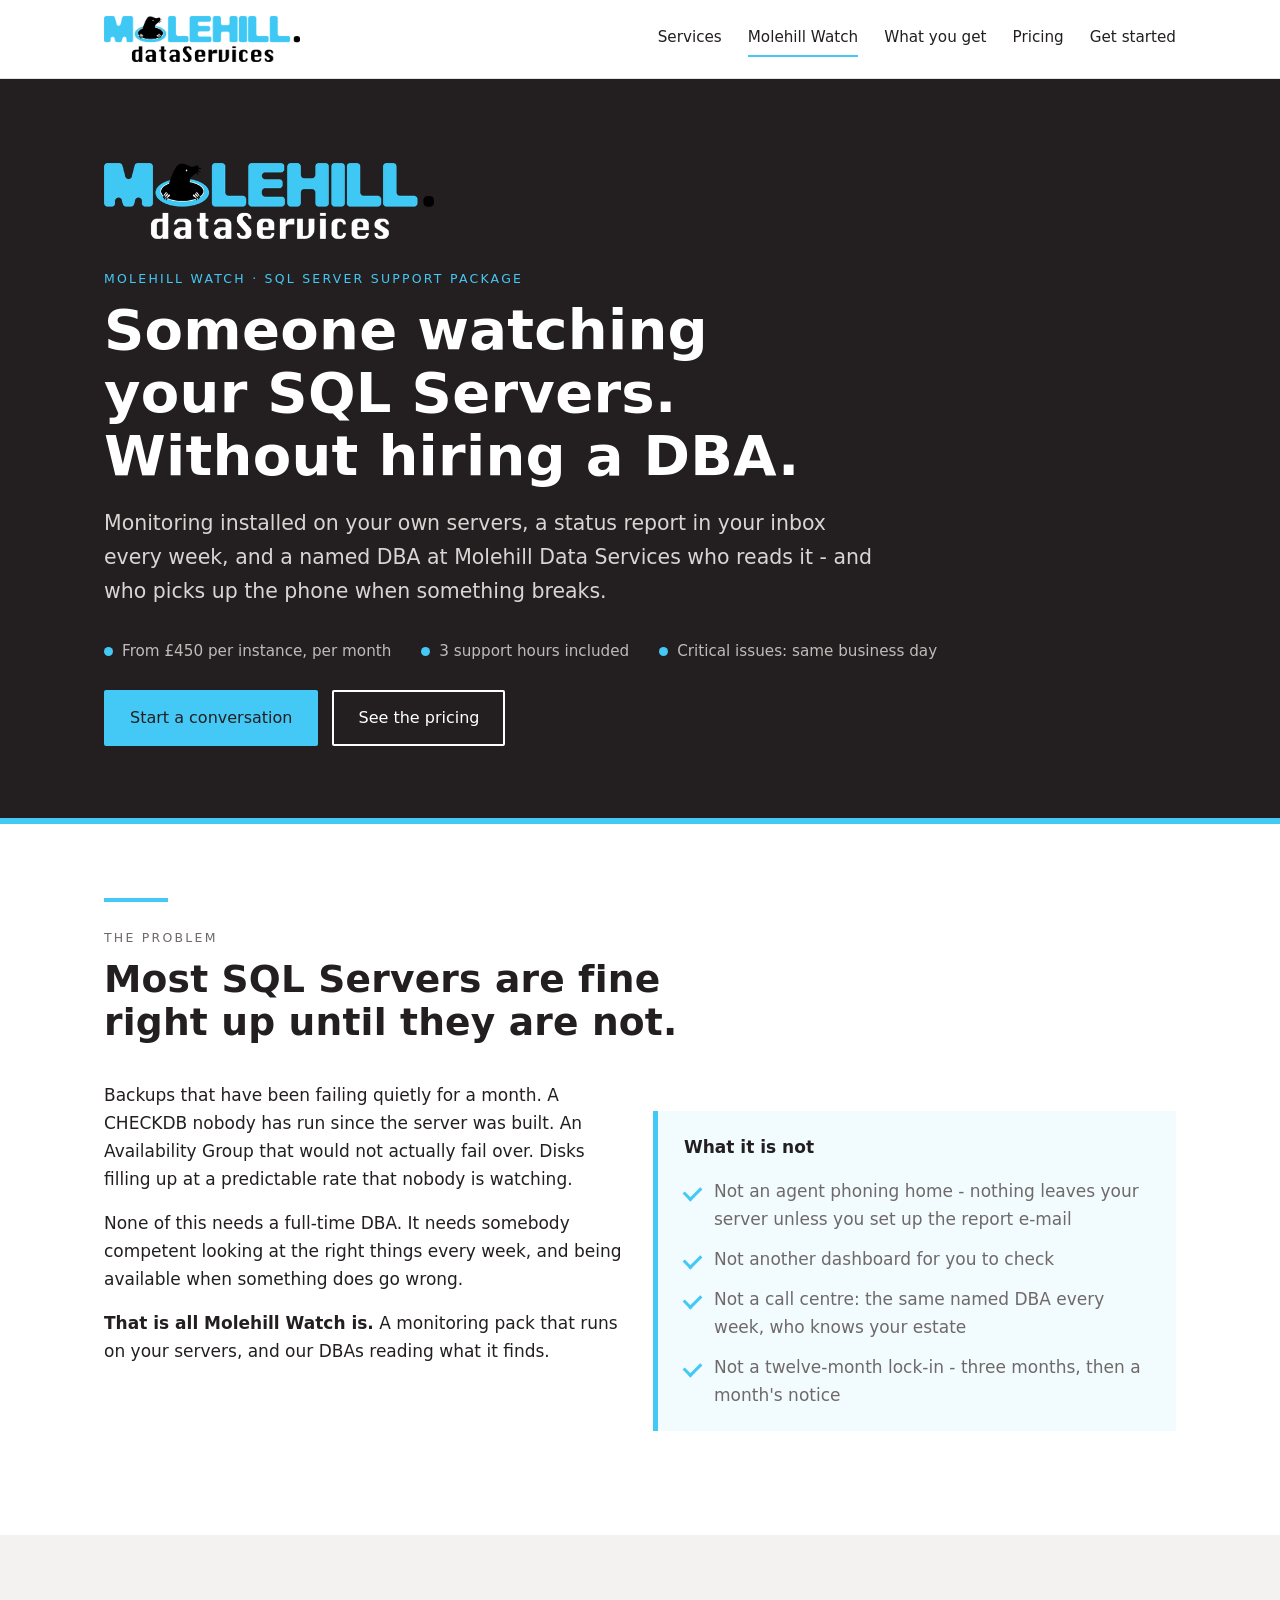
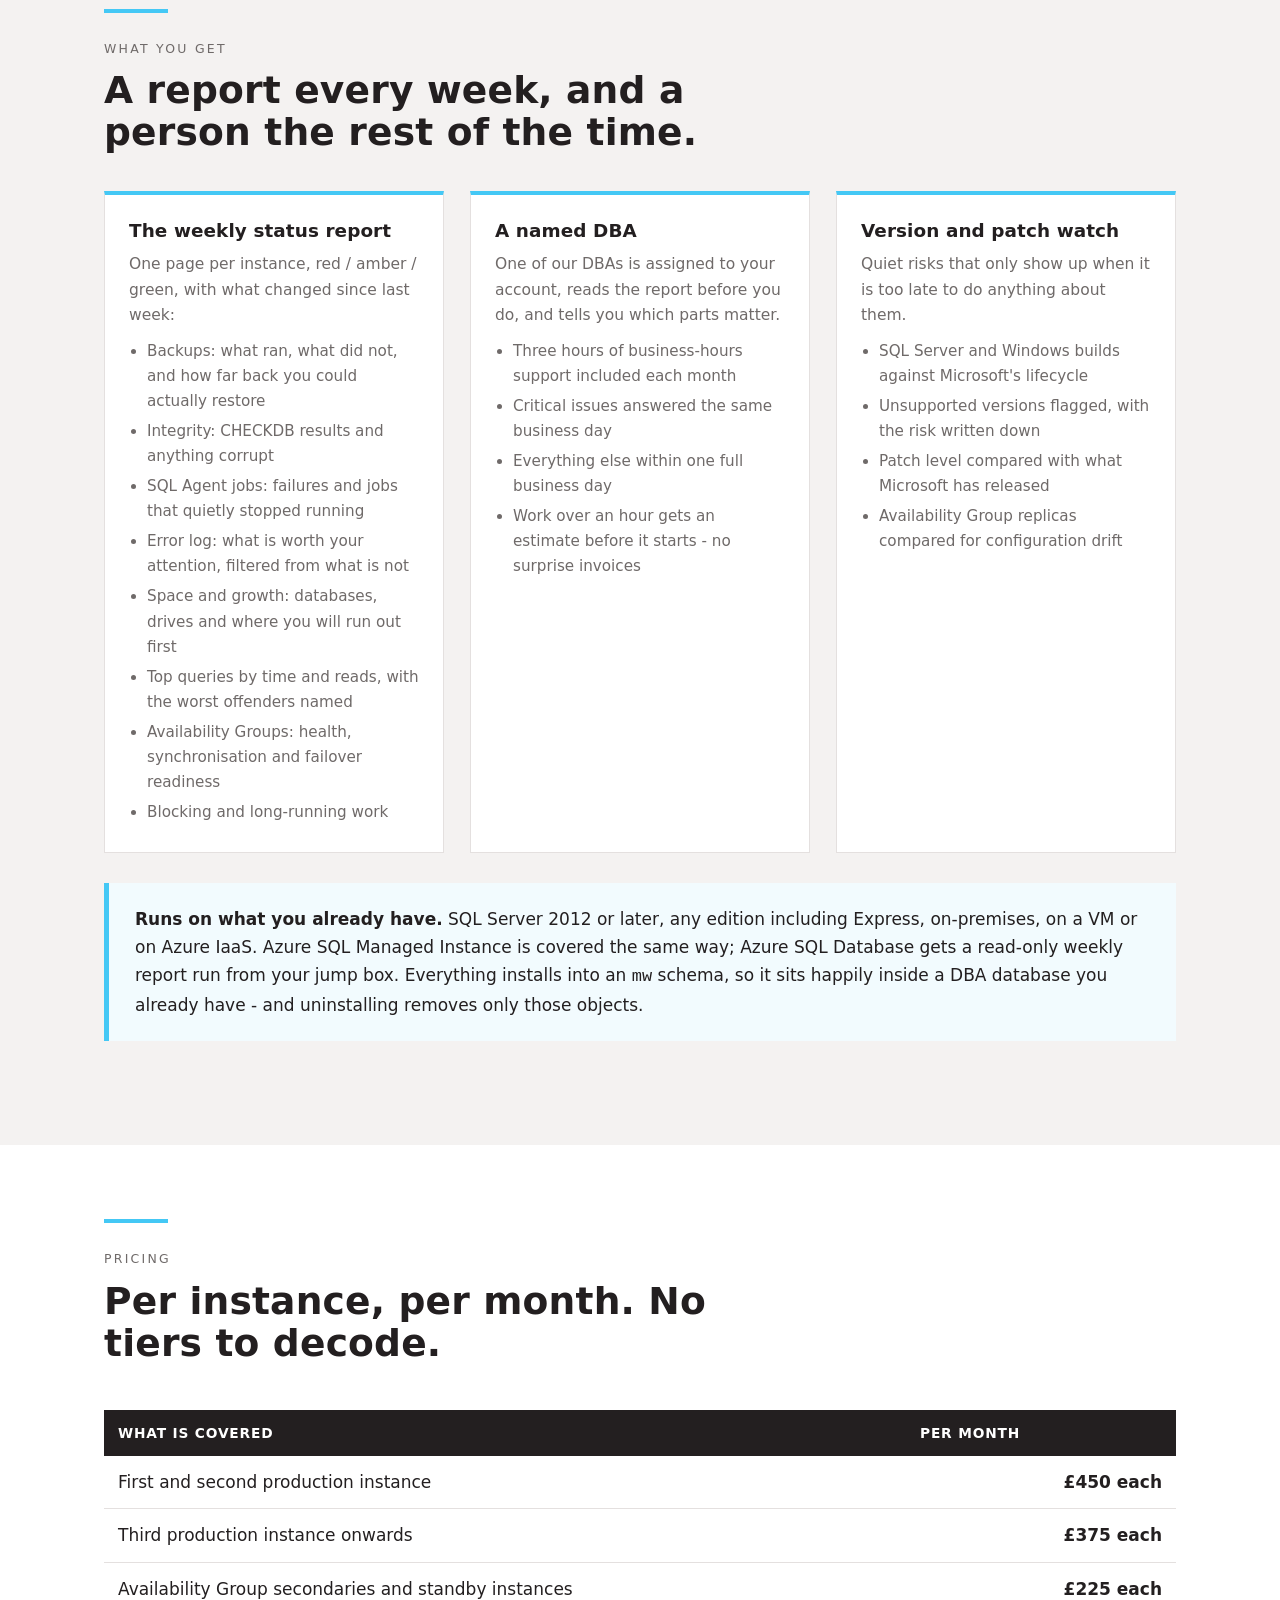
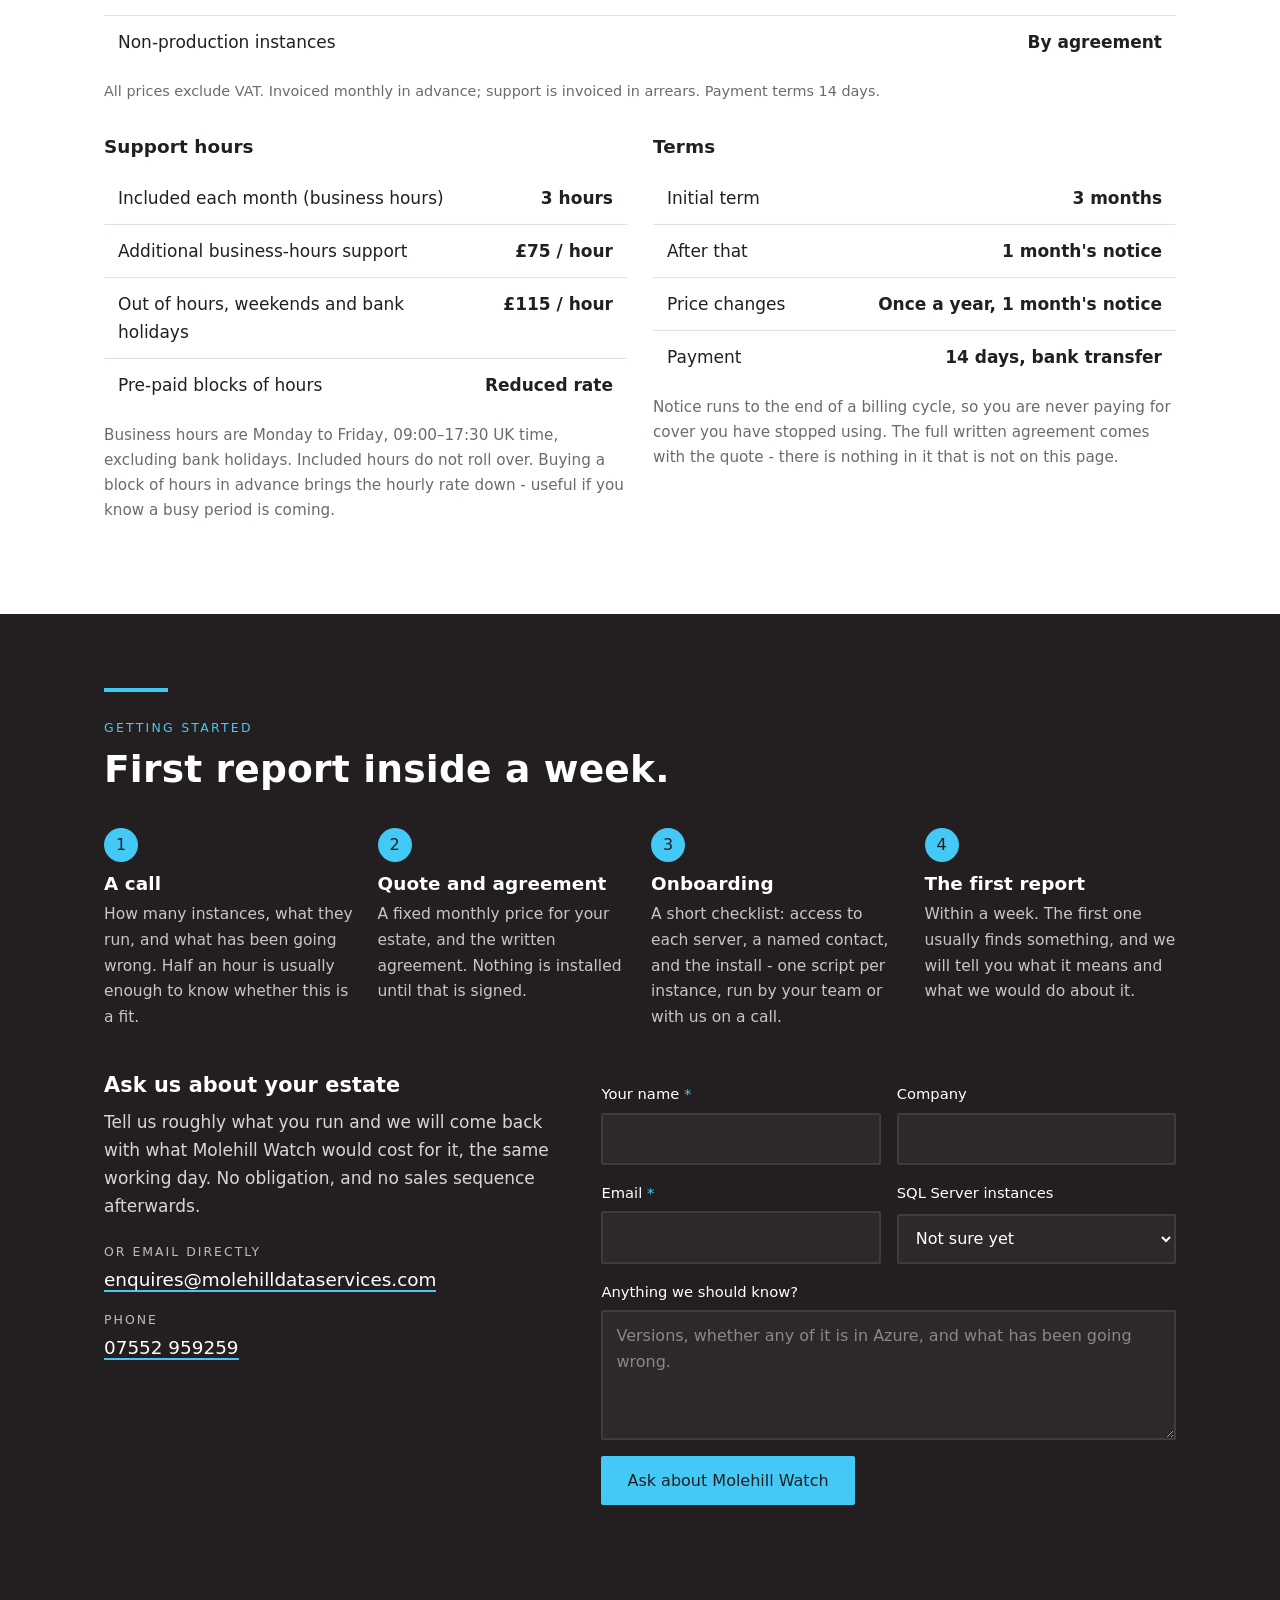
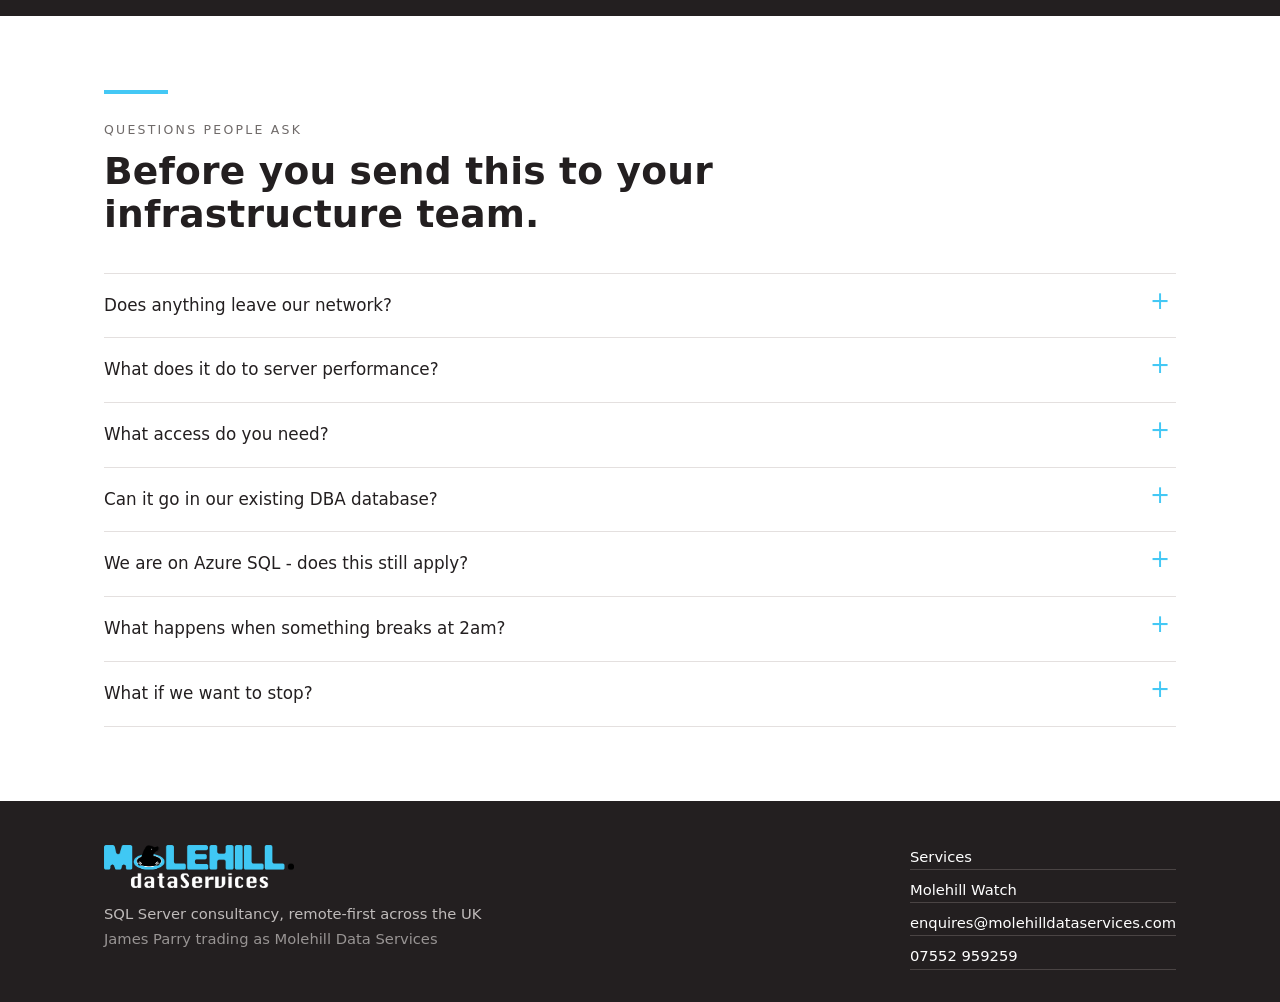
==== commit 2ab1efd7: "Site e-mail is enquires@molehilldataservices.com Nine places across the two pages and the form scrip" ====
--- a/Site/molehill-watch.html
+++ b/Site/molehill-watch.html
@@ -231,7 +231,7 @@
            for it, the same working day. No obligation, and no sales sequence afterwards.</p>
         <ul class="contact-list" style="margin-top:22px">
           <li><span class="k">Or email directly</span>
-              <a href="mailto:jay@jayparry.co.uk?subject=Molehill%20Watch%20enquiry">jay@jayparry.co.uk</a></li>
+              <a href="mailto:enquires@molehilldataservices.com?subject=Molehill%20Watch%20enquiry">enquires@molehilldataservices.com</a></li>
           <li><span class="k">Phone</span>
               <a href="tel:+447552959259">07552 959259</a></li>
         </ul>
@@ -354,7 +354,7 @@
     <nav aria-label="Footer">
       <a href="index.html">Services</a>
       <a href="molehill-watch.html">Molehill Watch</a>
-      <a href="mailto:jay@jayparry.co.uk">jay@jayparry.co.uk</a>
+      <a href="mailto:enquires@molehilldataservices.com">enquires@molehilldataservices.com</a>
       <a href="tel:+447552959259">07552 959259</a>
     </nav>
   </div>
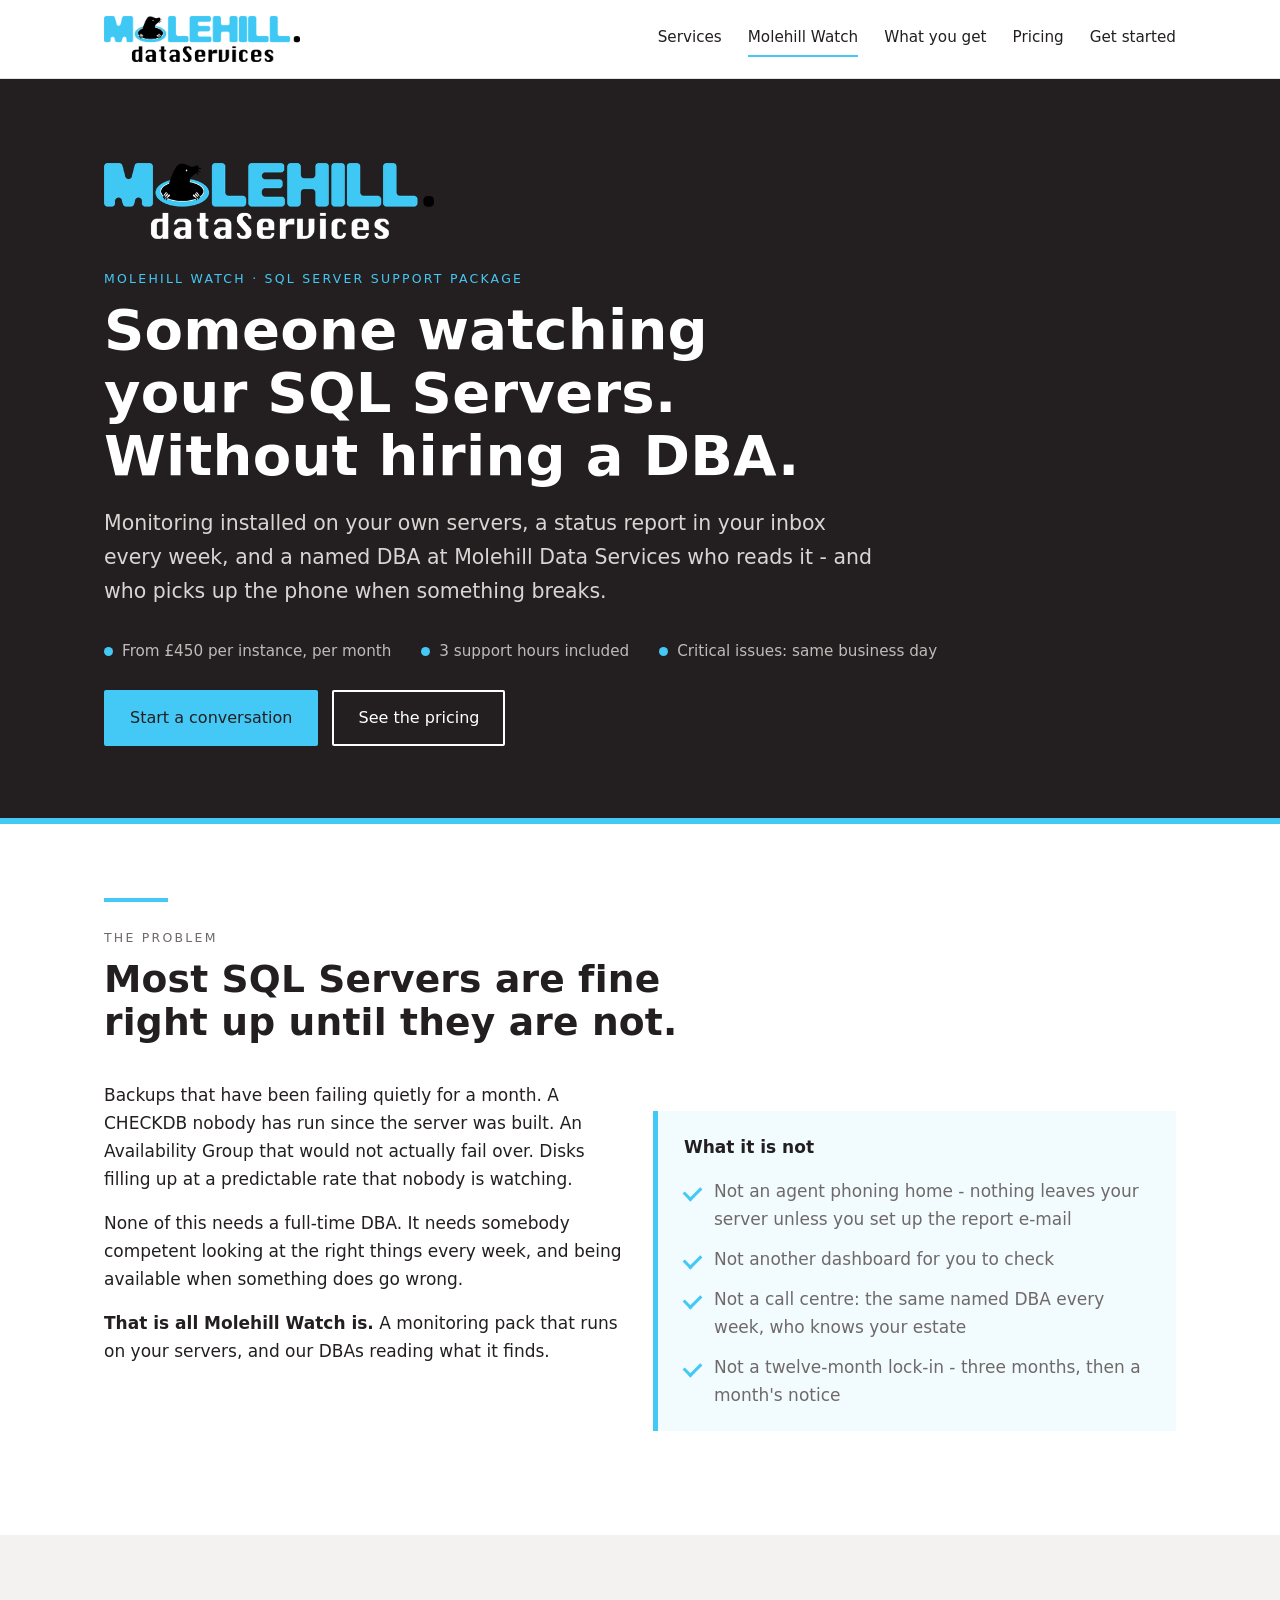
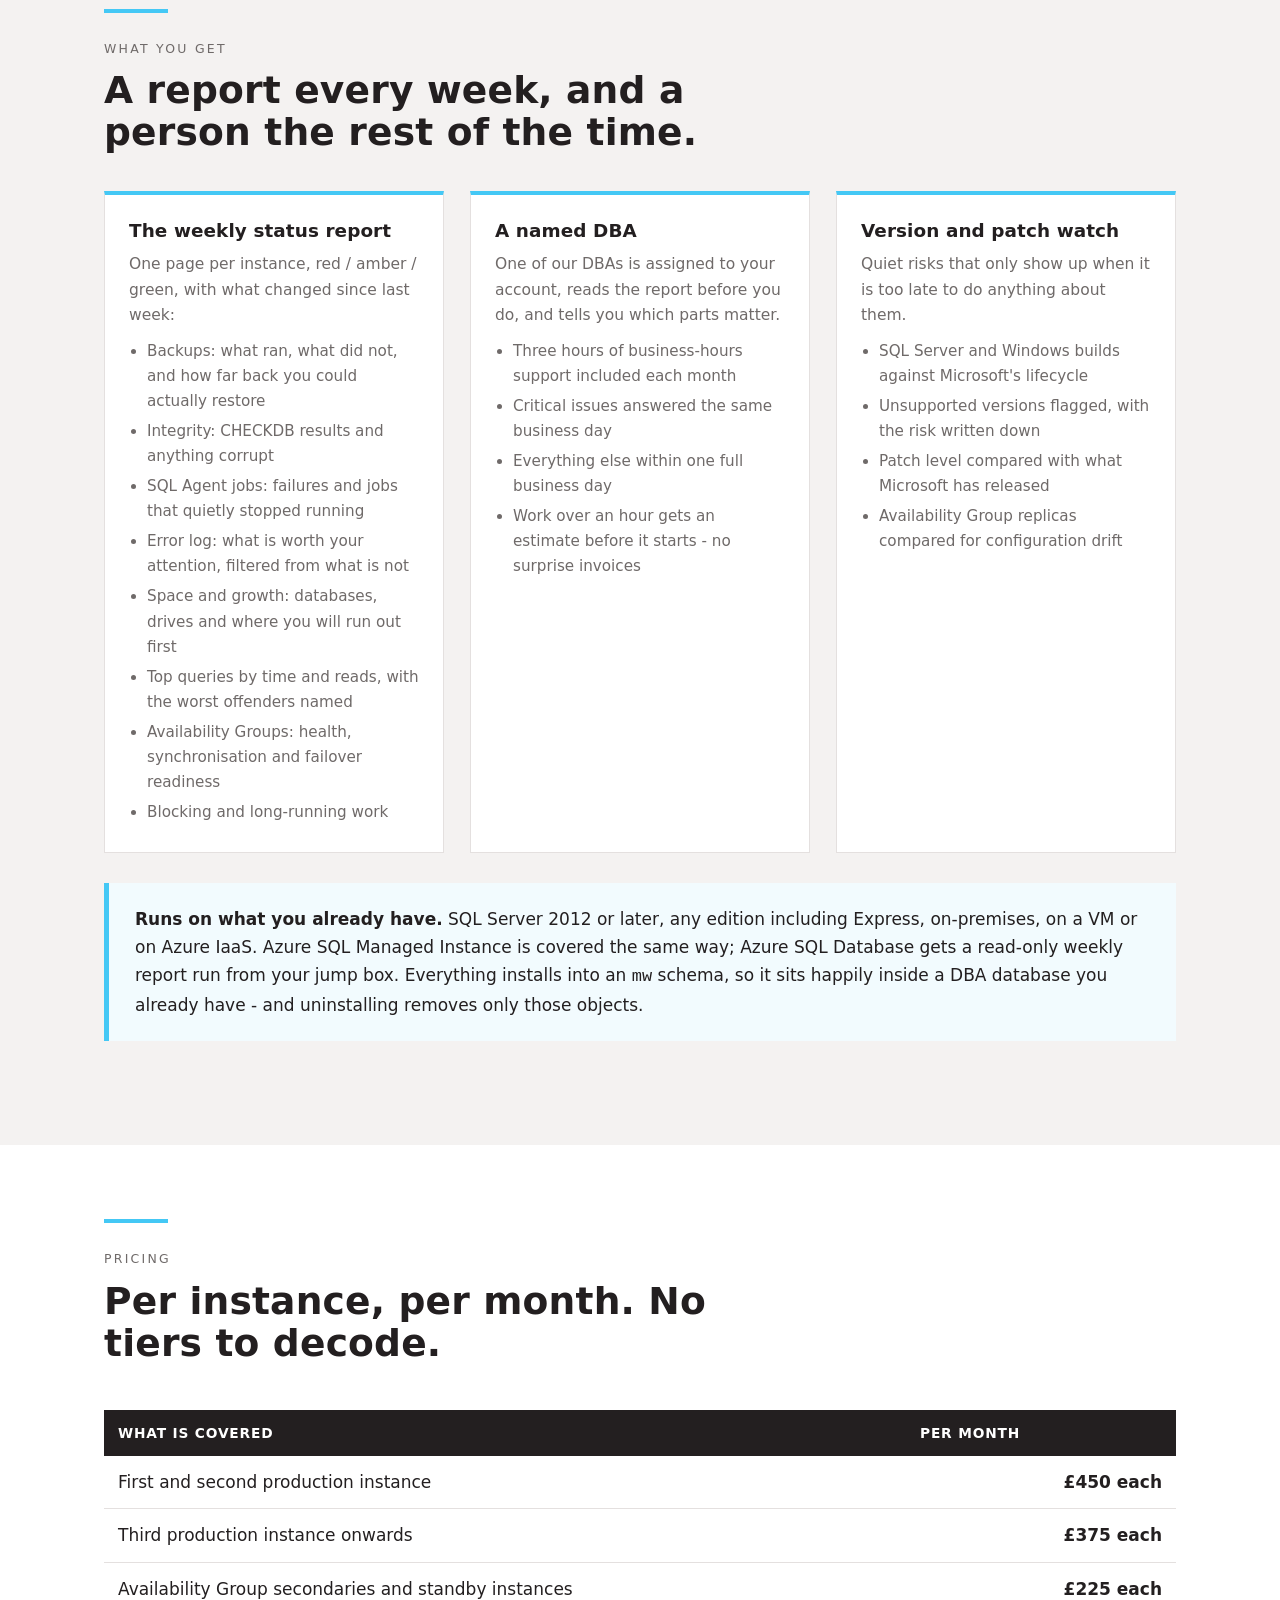
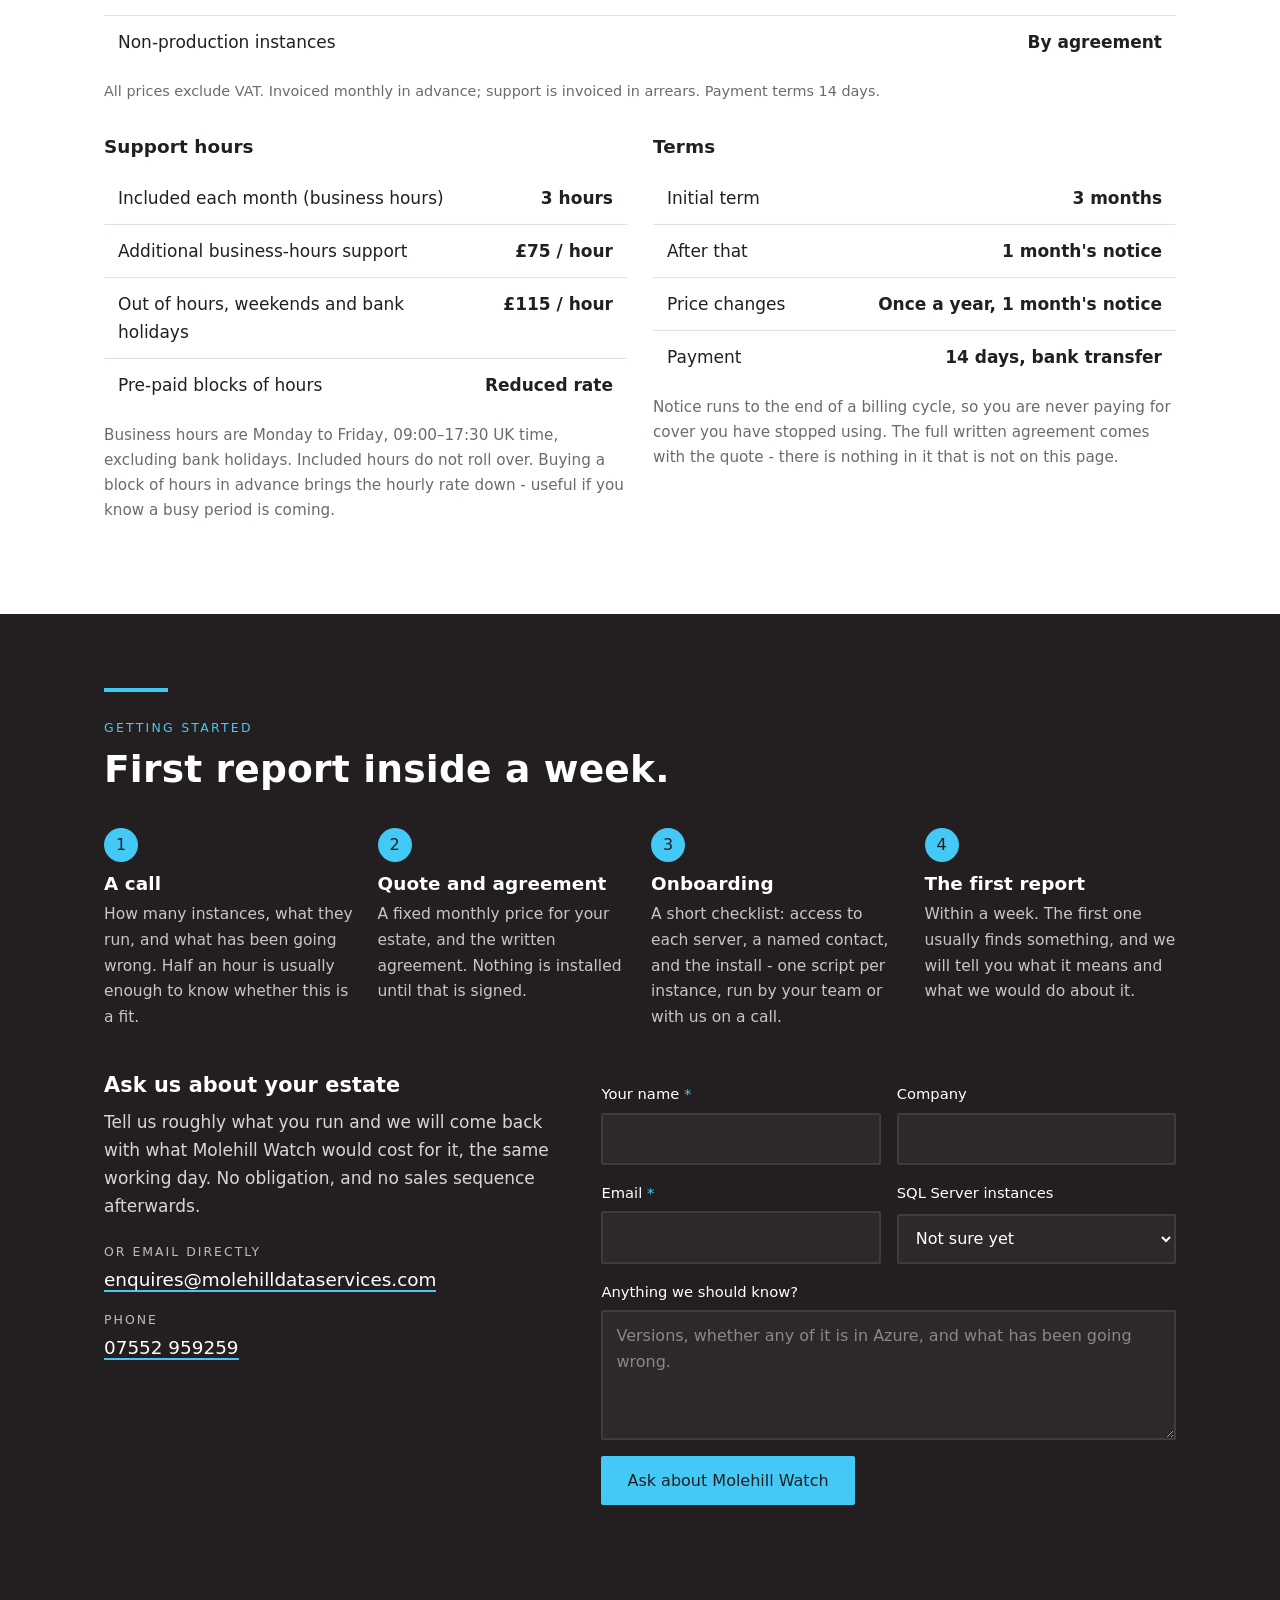
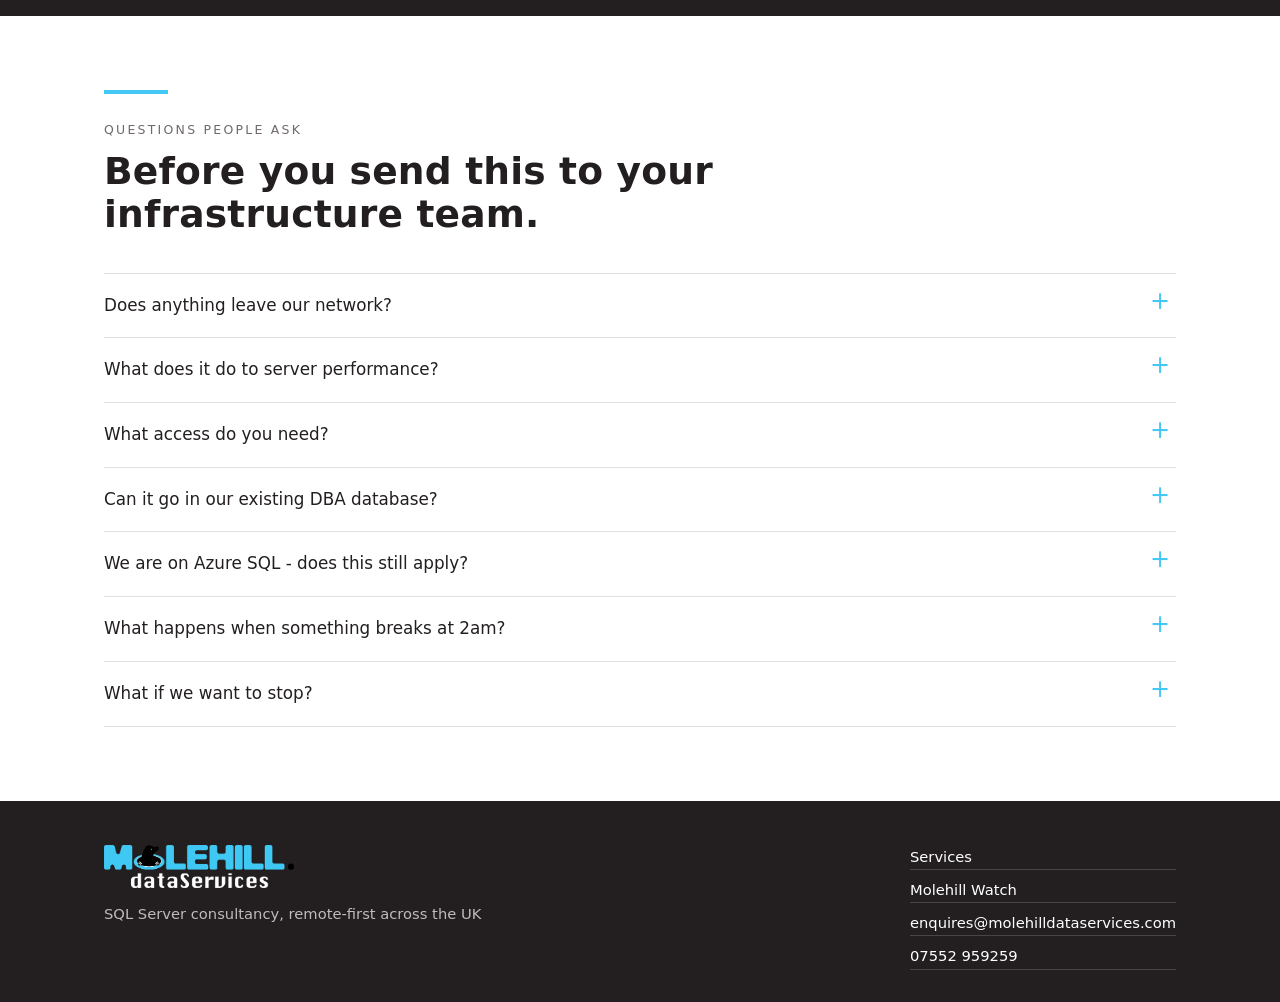
==== commit 03b2d87a: "No personal names on the site The about section credits seventeen years of production DBA work rathe" ====
--- a/Site/molehill-watch.html
+++ b/Site/molehill-watch.html
@@ -348,8 +348,11 @@
   <div class="wrap">
     <div>
       <img src="assets/molehill-logo-dark.png" alt="Molehill. dataServices" />
-      <p>SQL Server consultancy, remote-first across the UK<br />
-         <span style="opacity:.75">James Parry trading as Molehill Data Services</span></p>
+      <p>SQL Server consultancy, remote-first across the UK</p>
+      <!-- Trading disclosure goes here. A limited company needs its registered name, number and
+           registered office; a sole trader needs the proprietor's name and an address for service.
+           e.g. <p class="legal">Molehill Data Services Ltd, registered in England and Wales no. 00000000.
+                Registered office: ...</p> -->
     </div>
     <nav aria-label="Footer">
       <a href="index.html">Services</a>
--- a/Site/assets/molehill.css
+++ b/Site/assets/molehill.css
@@ -198,3 +198,4 @@
 .hp{position:absolute;left:-9999px;width:1px;height:1px;overflow:hidden}
 .contact-split{display:grid;gap:40px 46px;grid-template-columns:minmax(0,.88fr) minmax(0,1.12fr);align-items:start}
 @media (max-width:820px){.contact-split{grid-template-columns:1fr}}
+.site-foot .legal{margin-top:10px;font-size:.82rem;color:#8C8686;max-width:52ch}
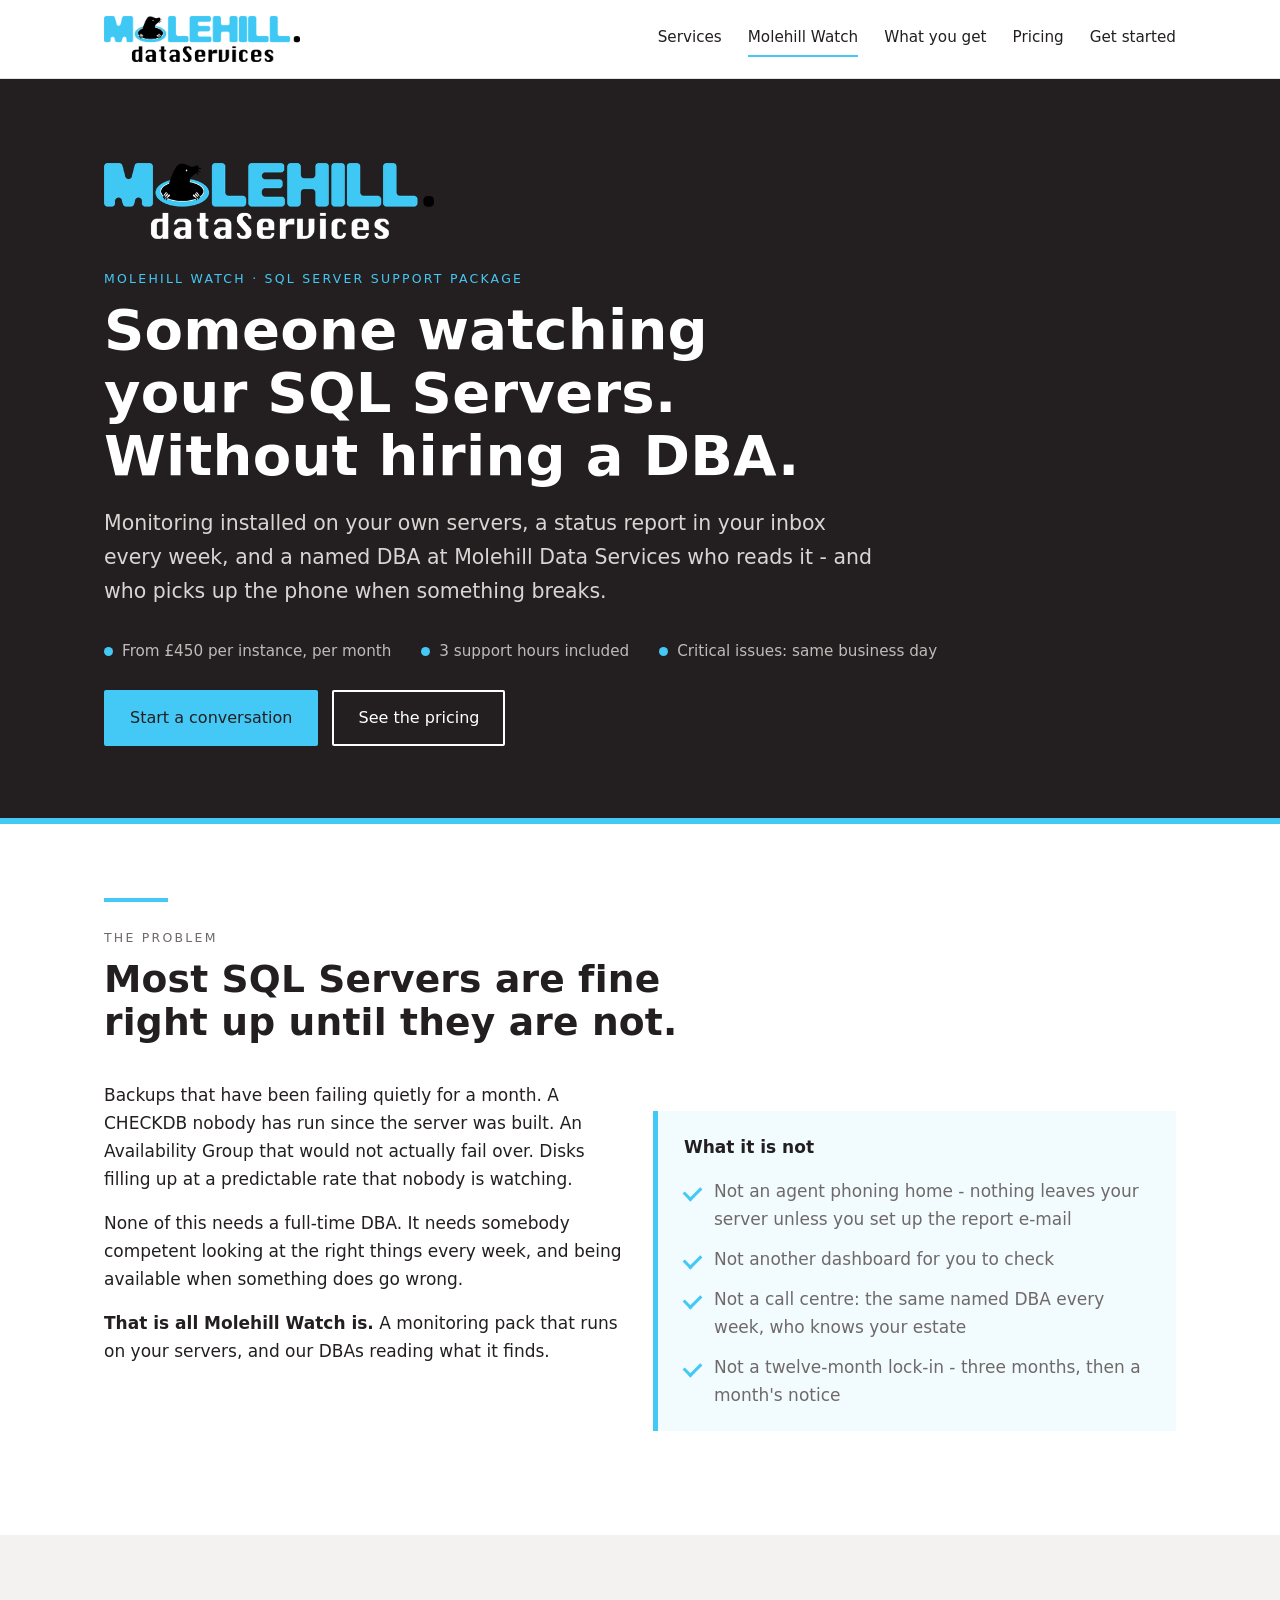
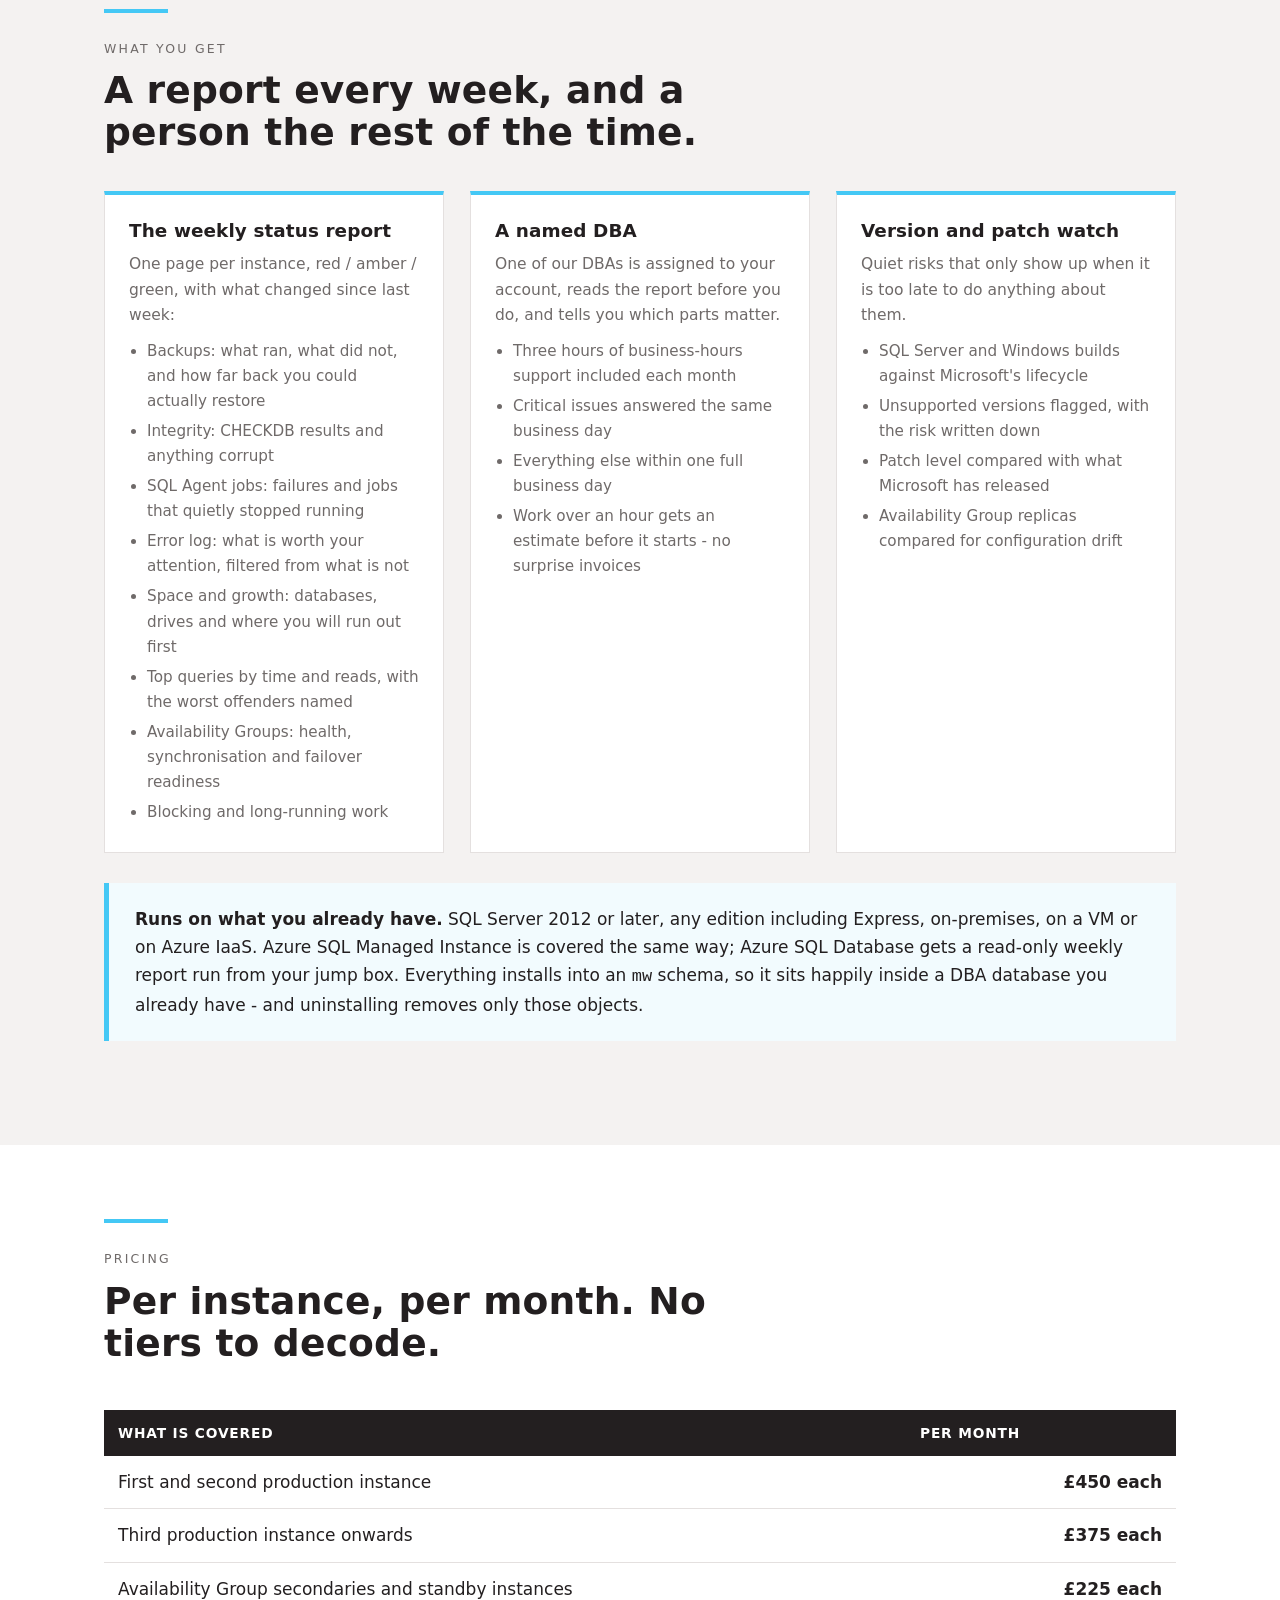
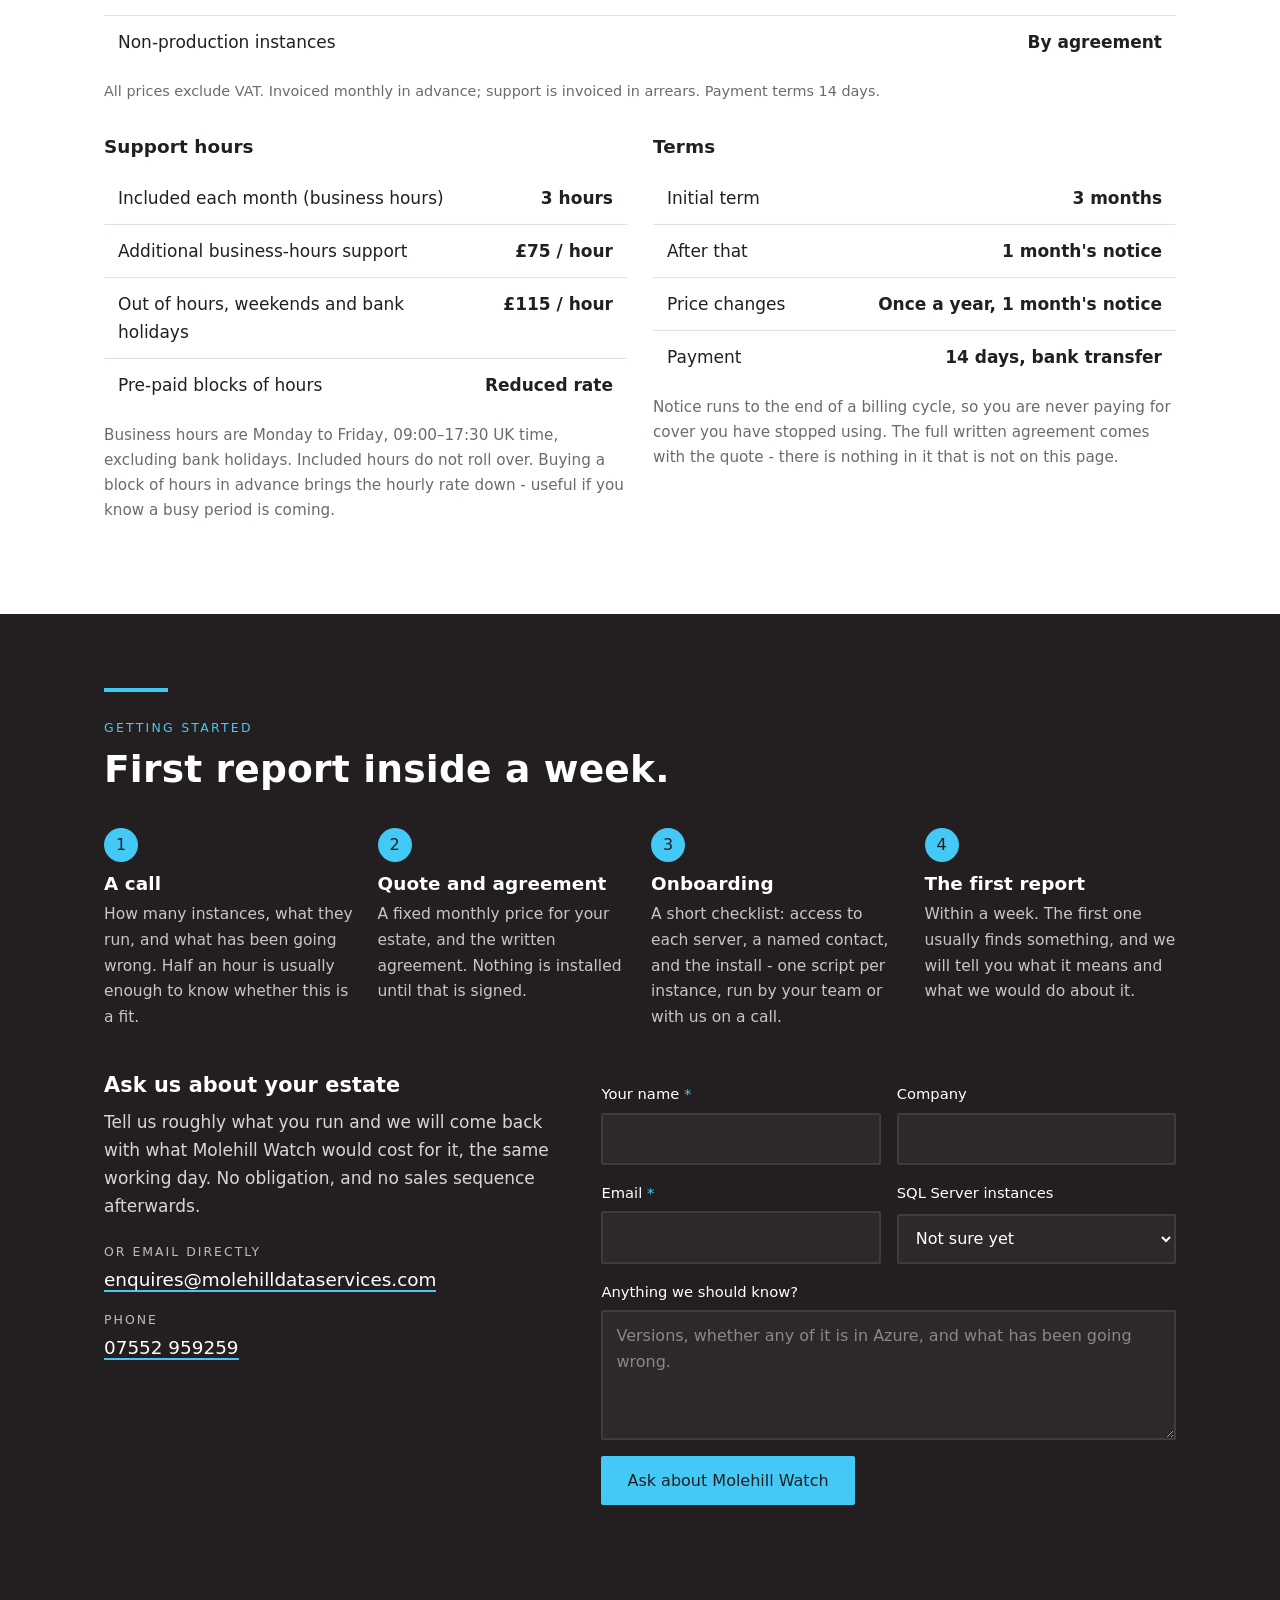
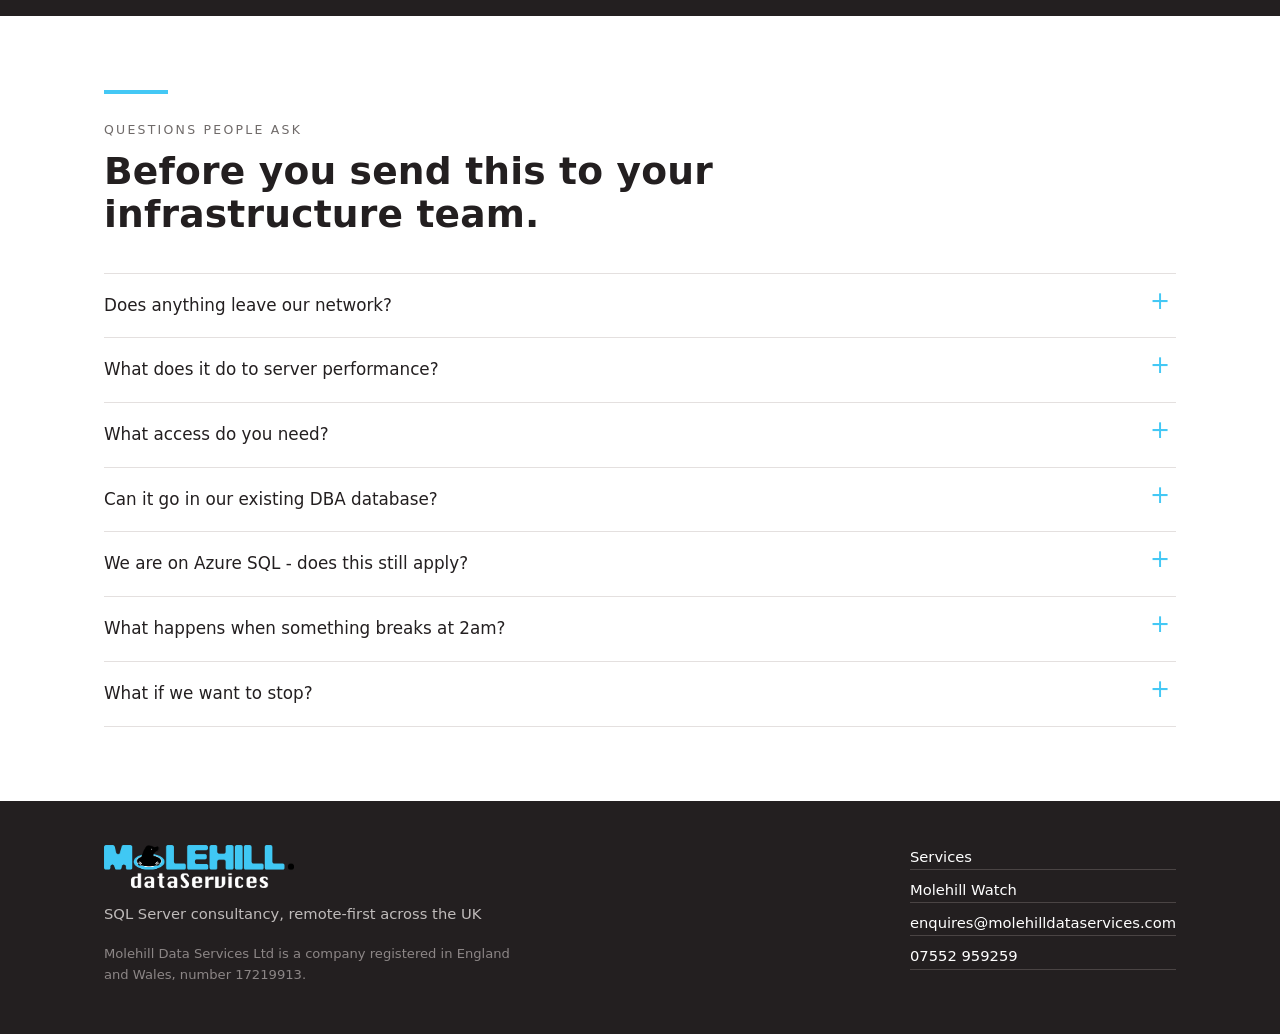
==== commit a7f6bdb8: "Company details on invoices and in the site footers Invoices now carry the line a limited company ow" ====
--- a/Site/molehill-watch.html
+++ b/Site/molehill-watch.html
@@ -349,10 +349,10 @@
     <div>
       <img src="assets/molehill-logo-dark.png" alt="Molehill. dataServices" />
       <p>SQL Server consultancy, remote-first across the UK</p>
-      <!-- Trading disclosure goes here. A limited company needs its registered name, number and
-           registered office; a sole trader needs the proprietor's name and an address for service.
-           e.g. <p class="legal">Molehill Data Services Ltd, registered in England and Wales no. 00000000.
-                Registered office: ...</p> -->
+      <p class="legal">Molehill Data Services Ltd is a company registered in England and Wales,
+         number 17219913.</p>
+      <!-- When the registered office moves off a private address, add it here:
+           " Registered office: 1 Example Street, Town PE1 1AA." -->
     </div>
     <nav aria-label="Footer">
       <a href="index.html">Services</a>
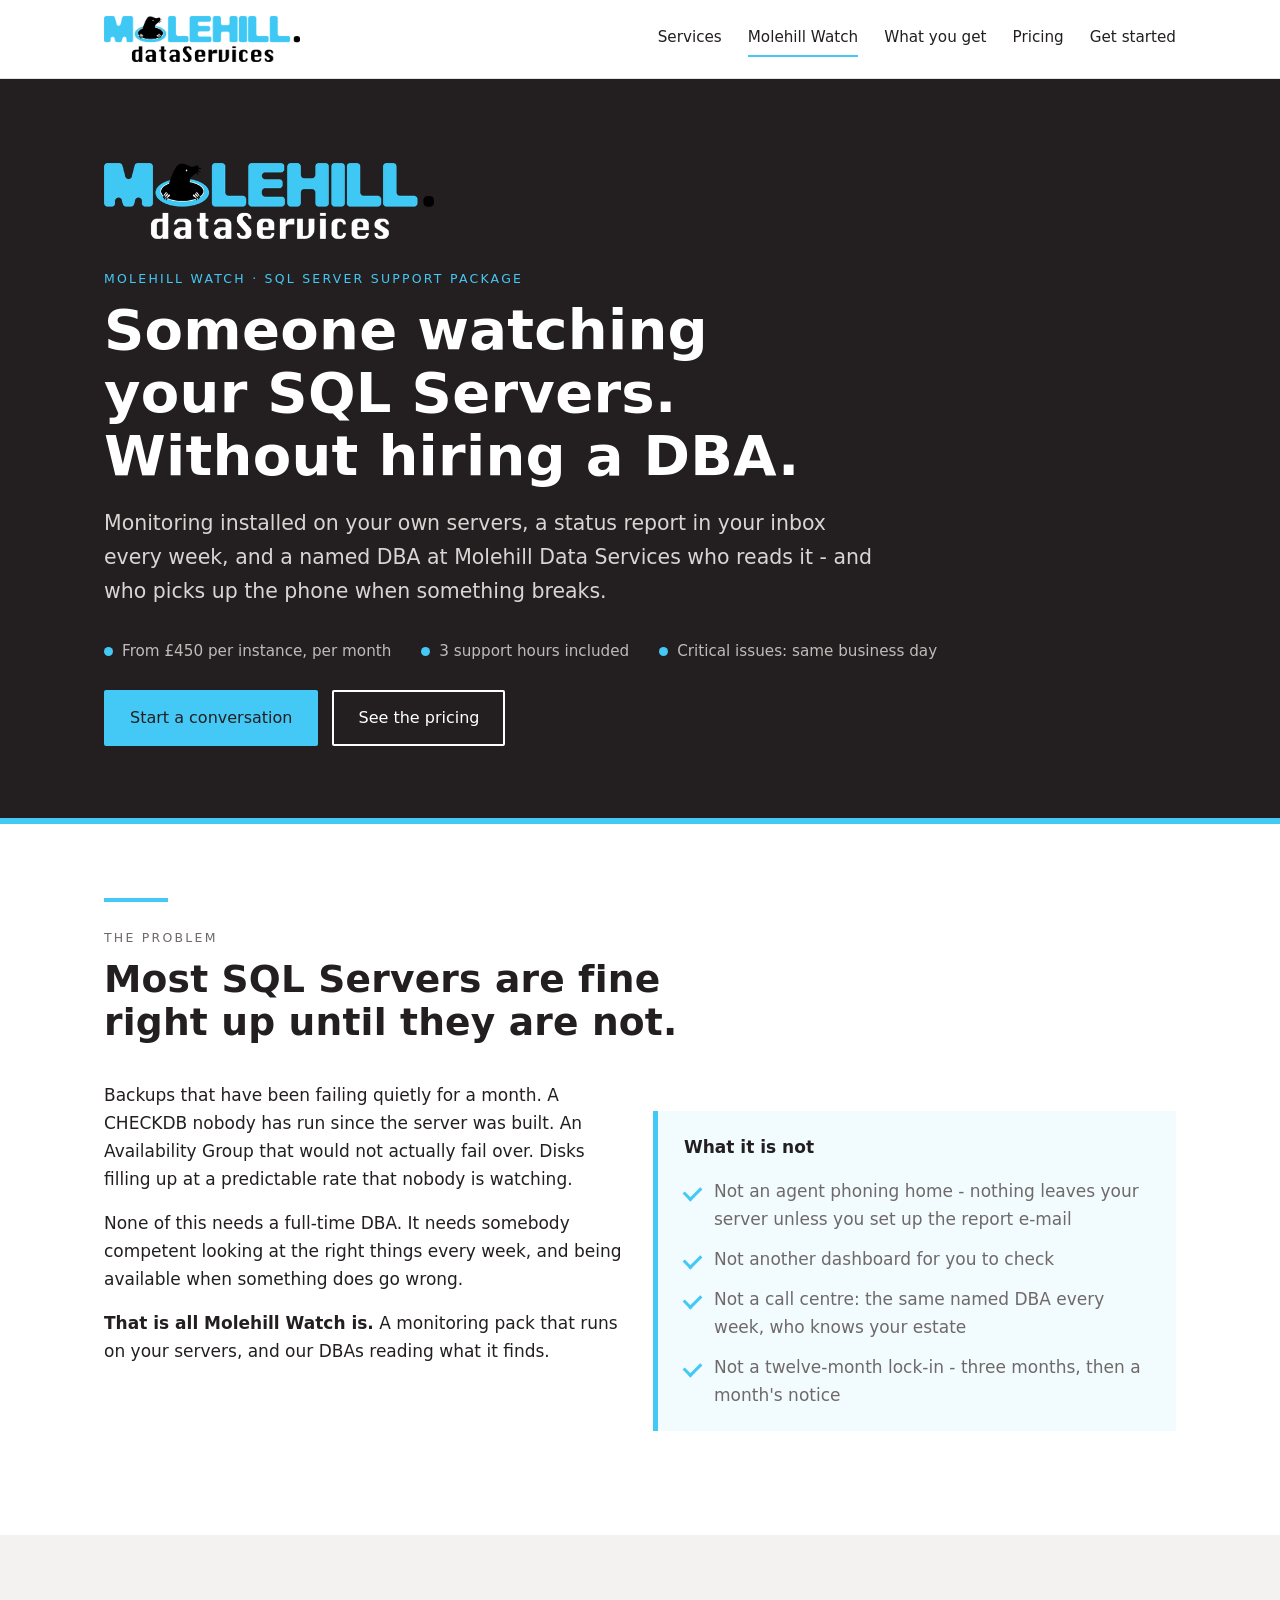
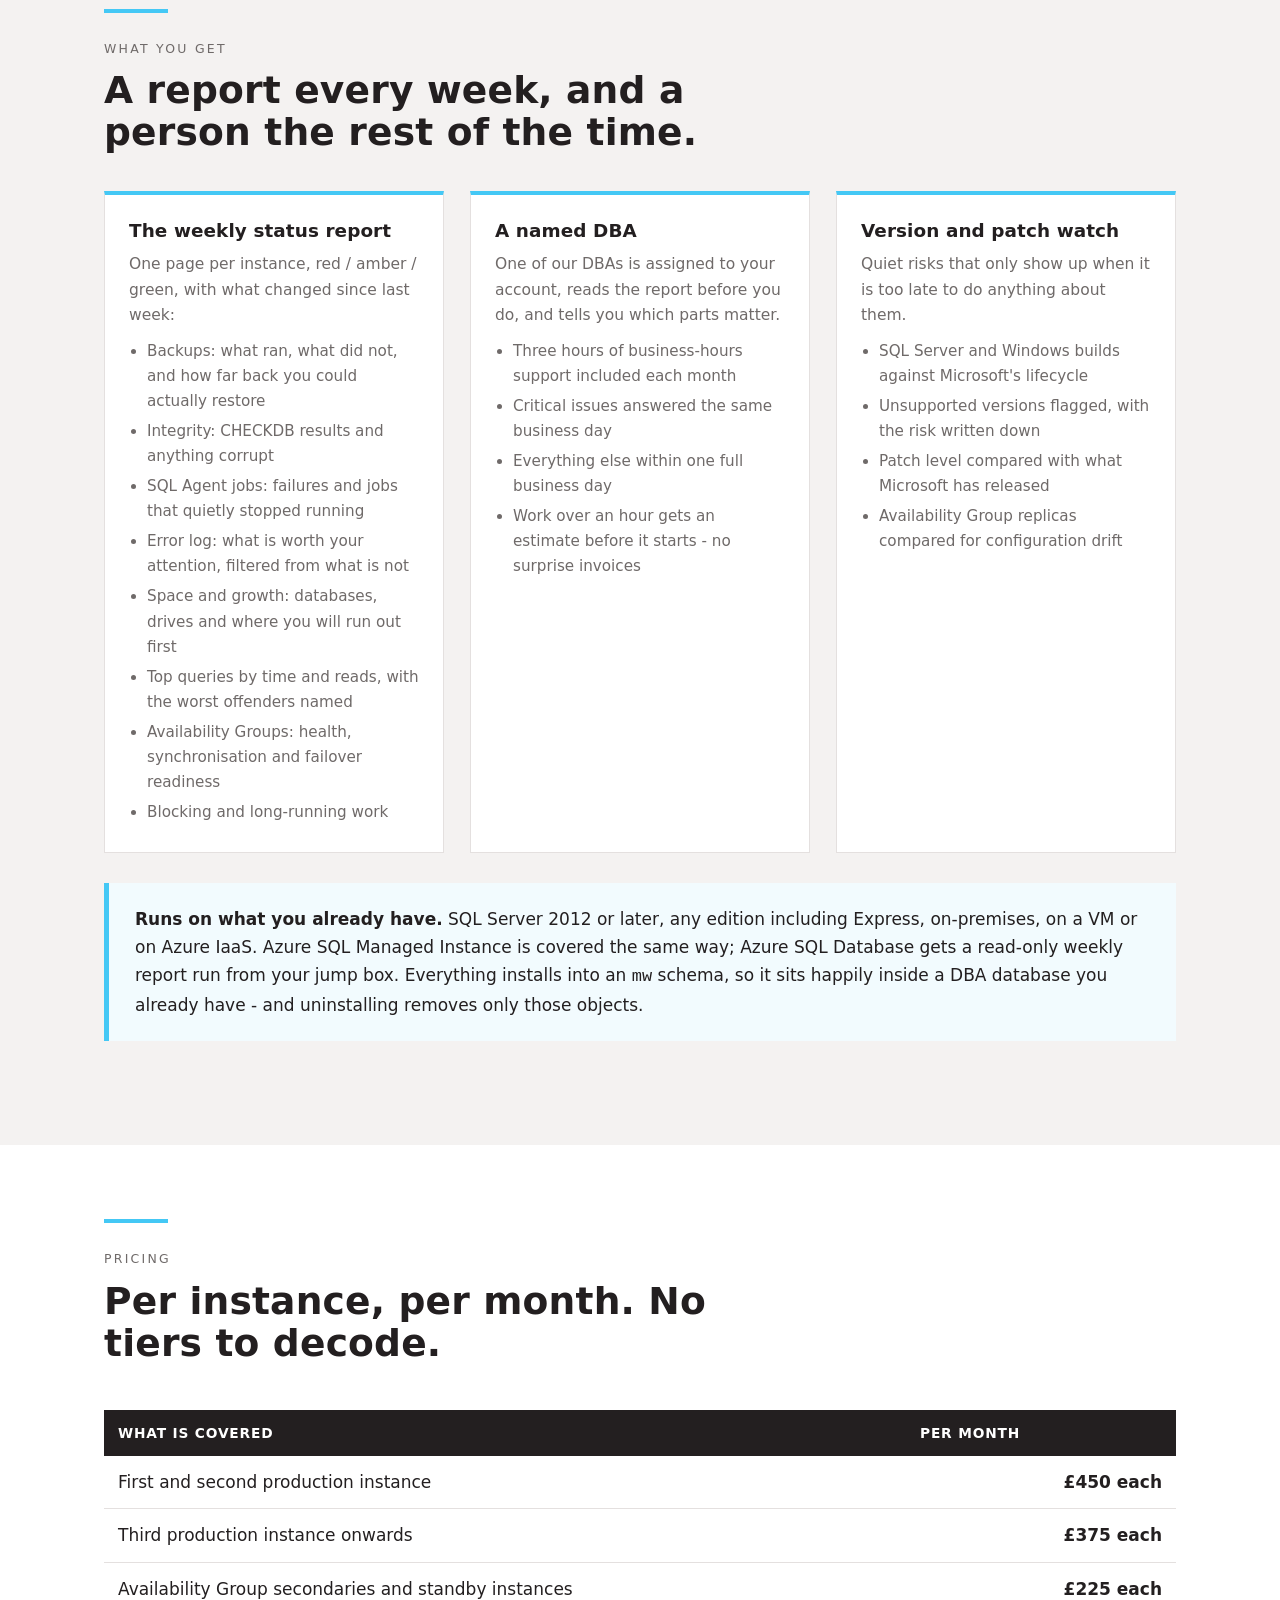
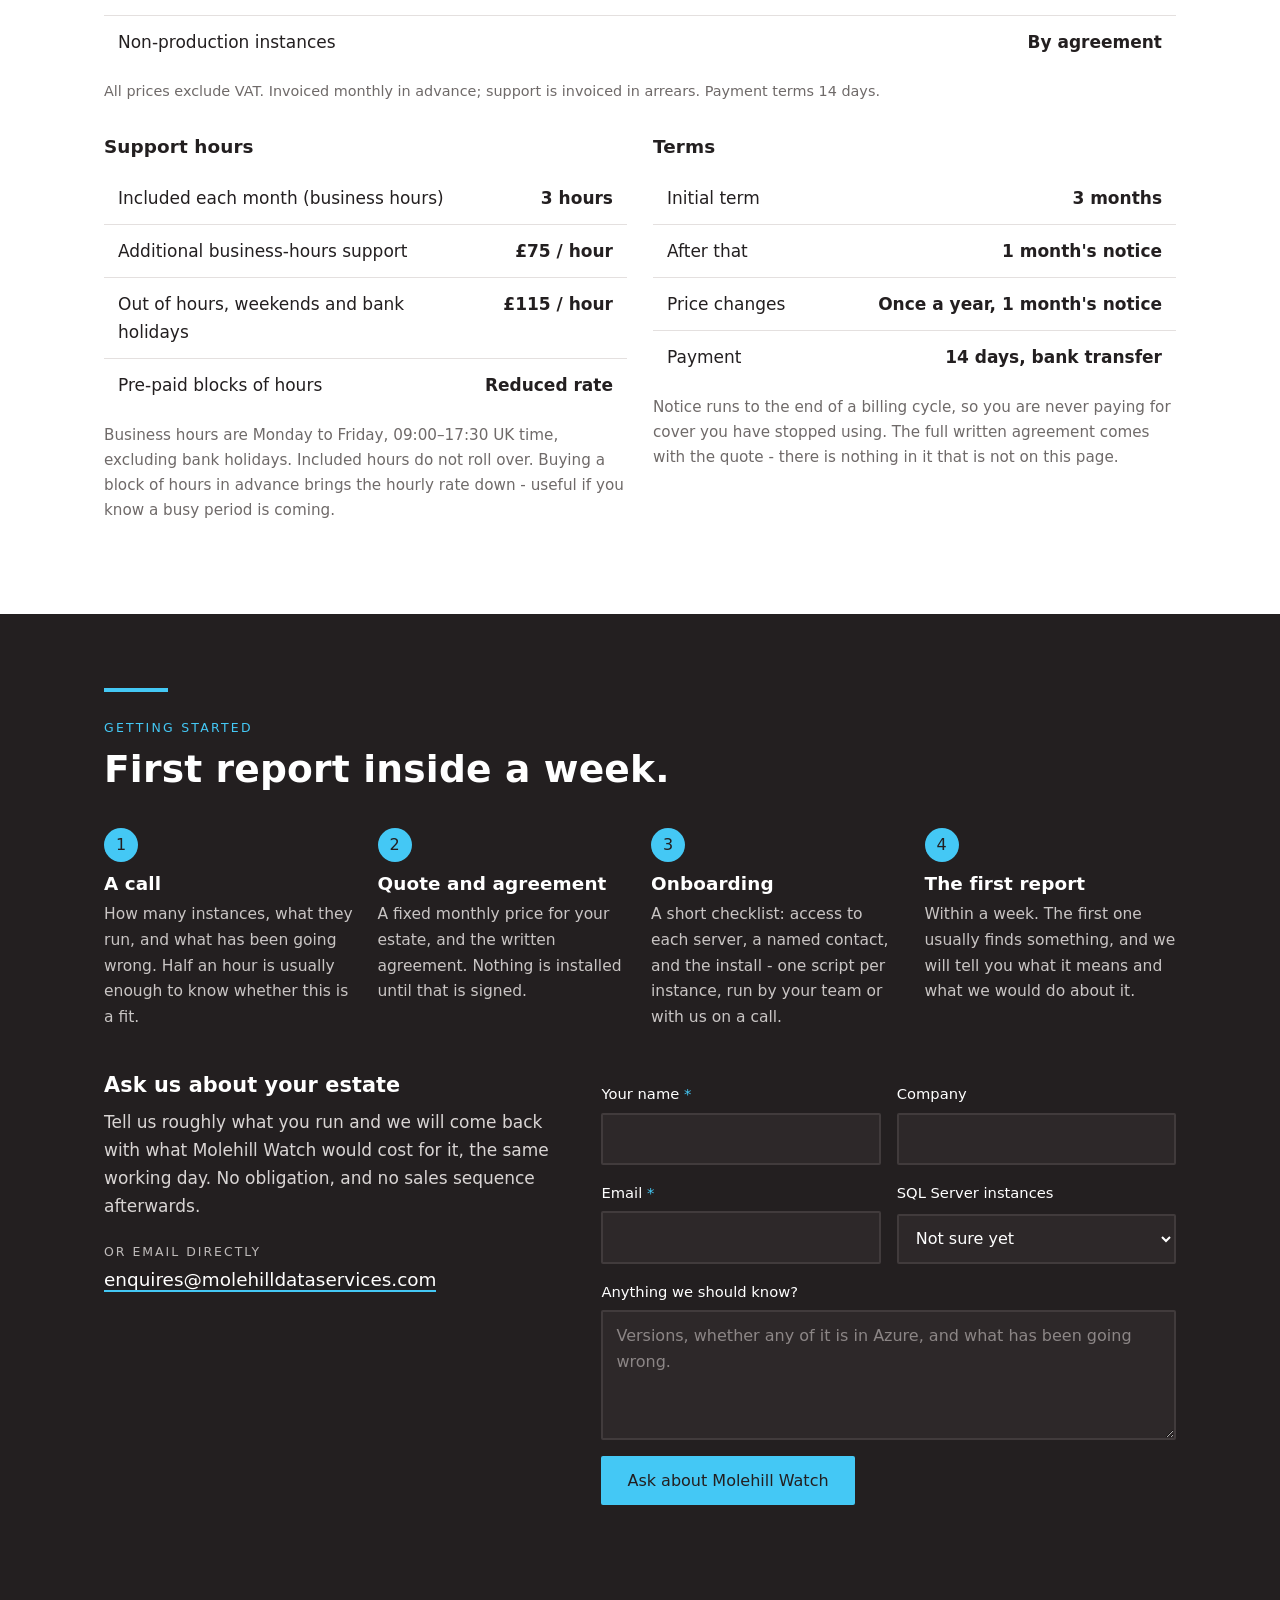
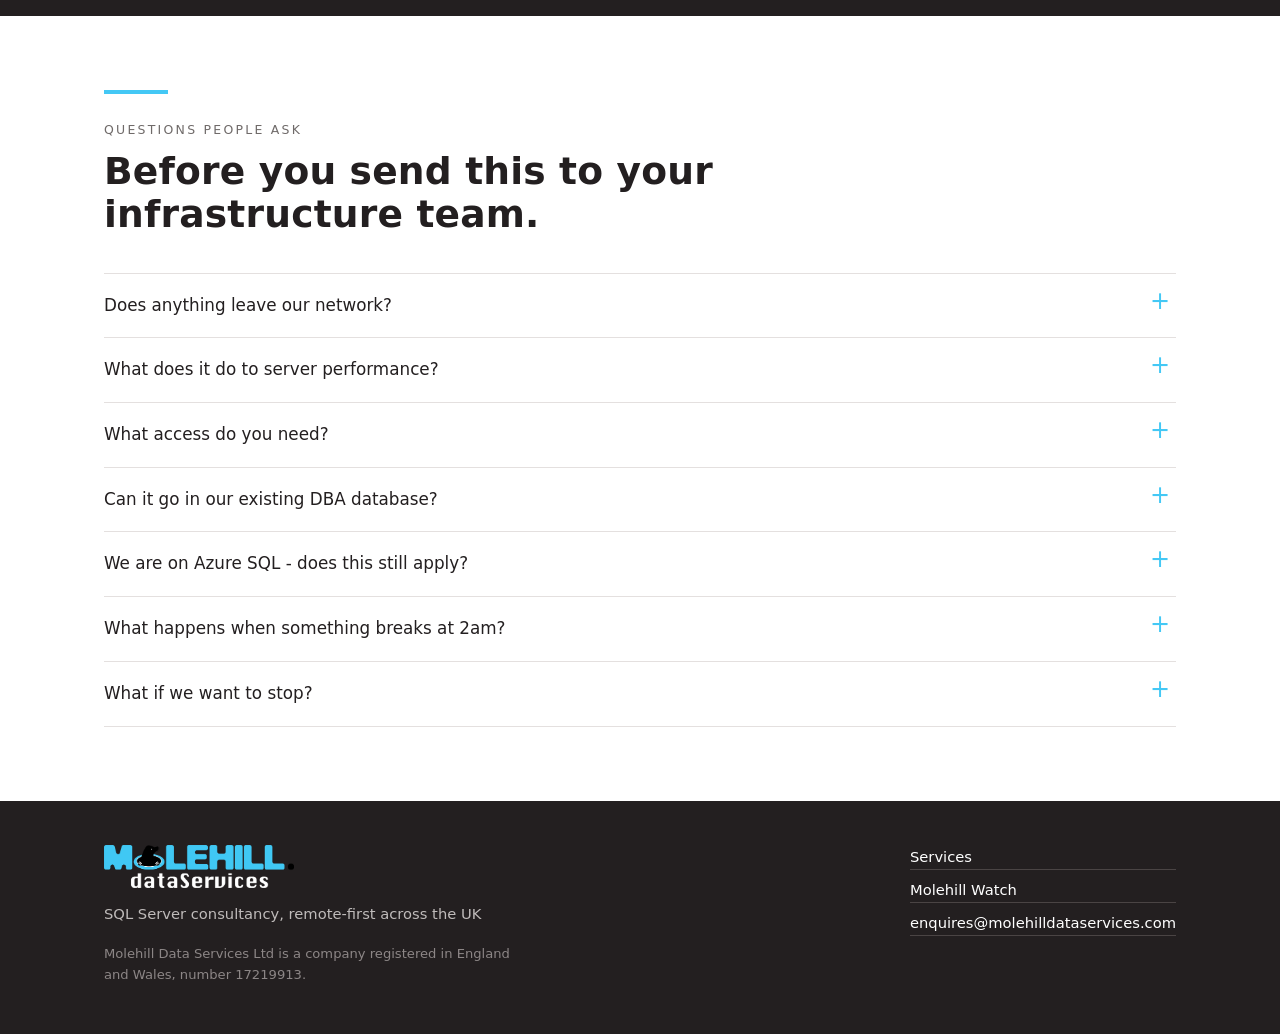
==== commit d265a5c8: "No phone number on the site Enquiries come through the form or the e-mail address. The number is gon" ====
--- a/Site/molehill-watch.html
+++ b/Site/molehill-watch.html
@@ -232,8 +232,6 @@
         <ul class="contact-list" style="margin-top:22px">
           <li><span class="k">Or email directly</span>
               <a href="mailto:enquires@molehilldataservices.com?subject=Molehill%20Watch%20enquiry">enquires@molehilldataservices.com</a></li>
-          <li><span class="k">Phone</span>
-              <a href="tel:+447552959259">07552 959259</a></li>
         </ul>
       </div>
       <div>
@@ -358,7 +356,6 @@
       <a href="index.html">Services</a>
       <a href="molehill-watch.html">Molehill Watch</a>
       <a href="mailto:enquires@molehilldataservices.com">enquires@molehilldataservices.com</a>
-      <a href="tel:+447552959259">07552 959259</a>
     </nav>
   </div>
 </footer>
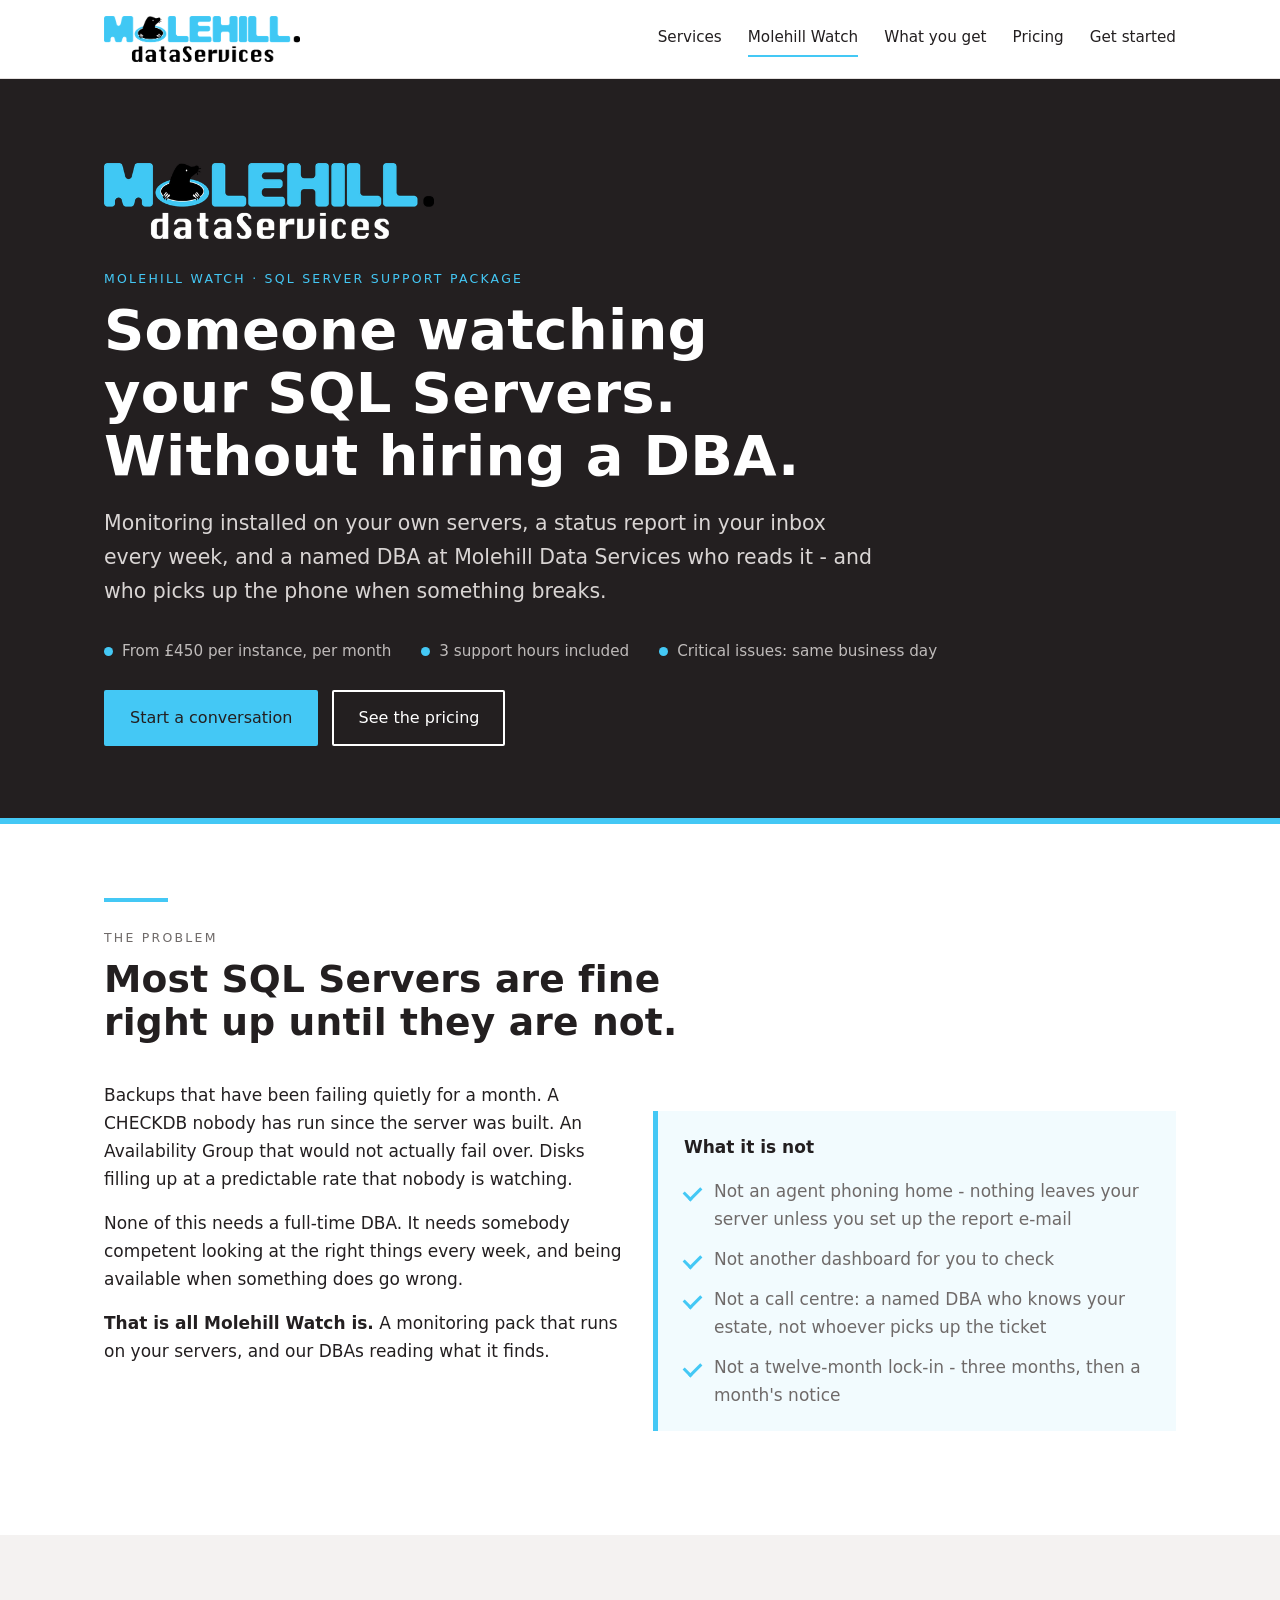
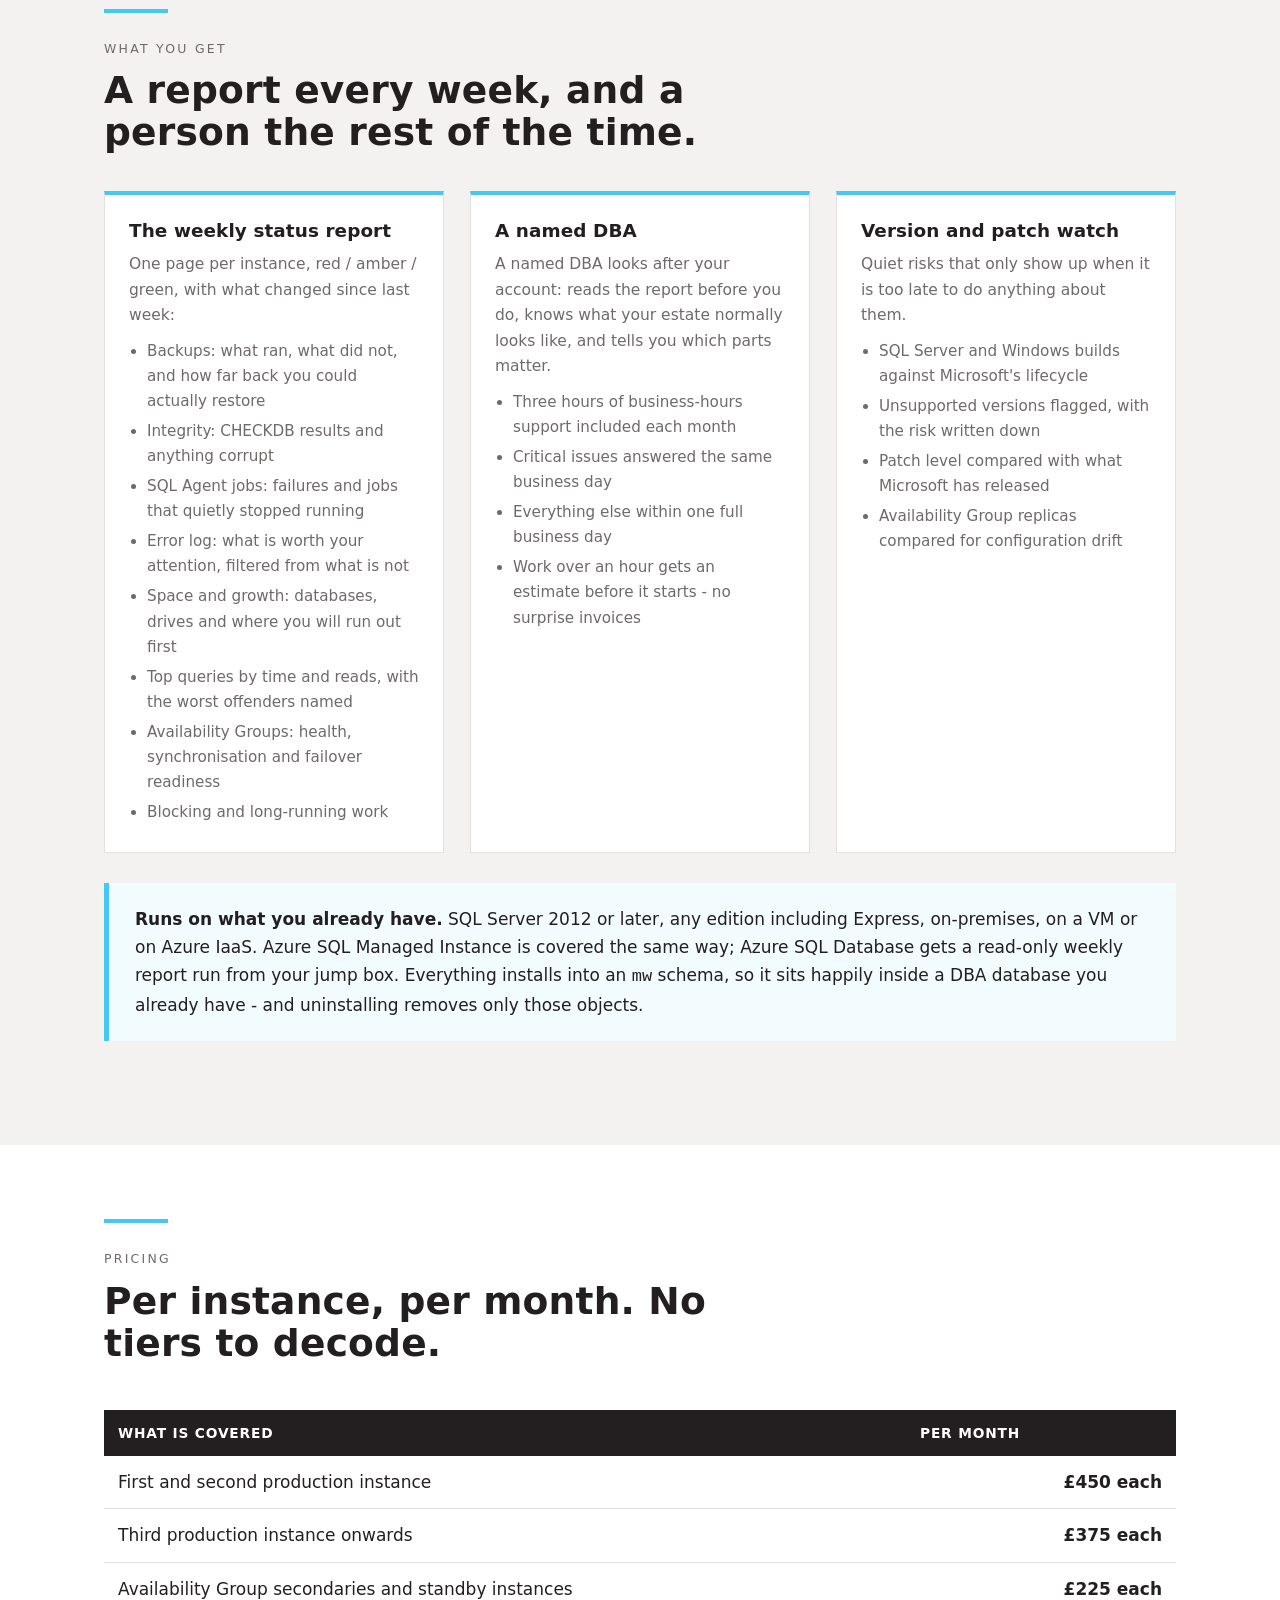
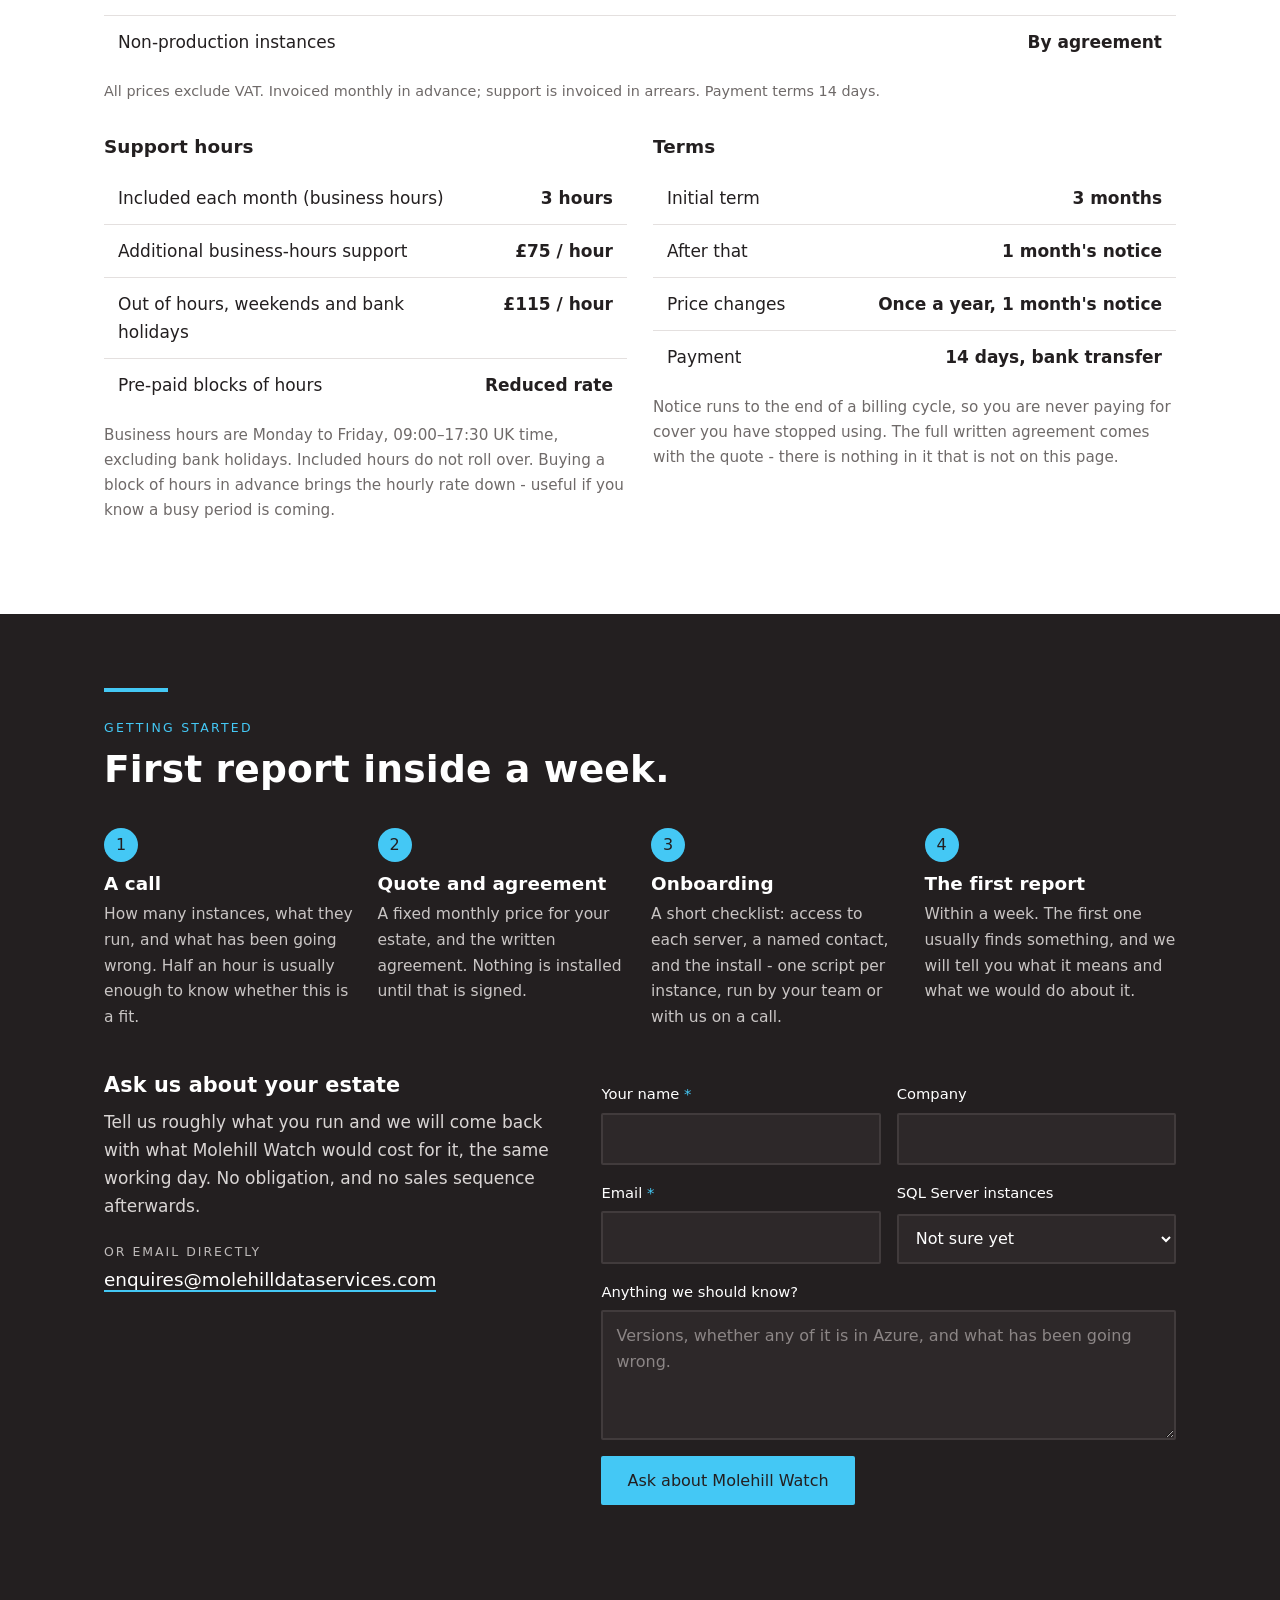
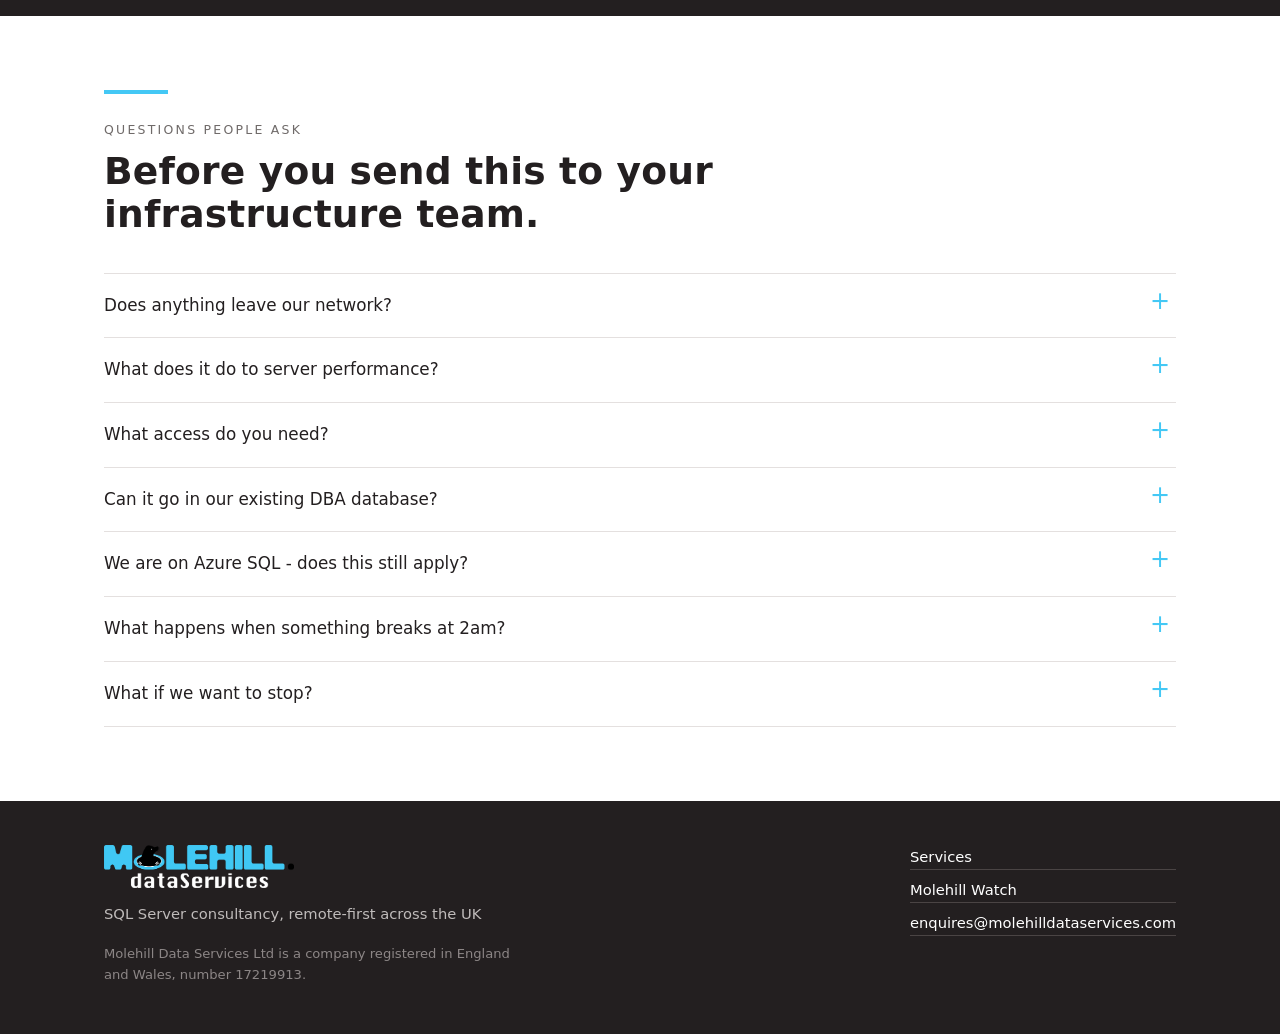
==== commit 4b92f167: "Promise named ownership, not the same face forever "Named DBA, same person every week" is a promise " ====
--- a/Site/molehill-watch.html
+++ b/Site/molehill-watch.html
@@ -73,7 +73,7 @@
           <ul class="ticks" style="grid-template-columns:1fr">
             <li>Not an agent phoning home - nothing leaves your server unless you set up the report e-mail</li>
             <li>Not another dashboard for you to check</li>
-            <li>Not a call centre: the same named DBA every week, who knows your estate</li>
+            <li>Not a call centre: a named DBA who knows your estate, not whoever picks up the ticket</li>
             <li>Not a twelve-month lock-in - three months, then a month's notice</li>
           </ul>
         </div>
@@ -108,8 +108,8 @@
 
       <article class="card">
         <h3>A named DBA</h3>
-        <p>One of our DBAs is assigned to your account, reads the report before you do, and tells
-           you which parts matter.</p>
+        <p>A named DBA looks after your account: reads the report before you do, knows what your
+           estate normally looks like, and tells you which parts matter.</p>
         <ul>
           <li>Three hours of business-hours support included each month</li>
           <li>Critical issues answered the same business day</li>
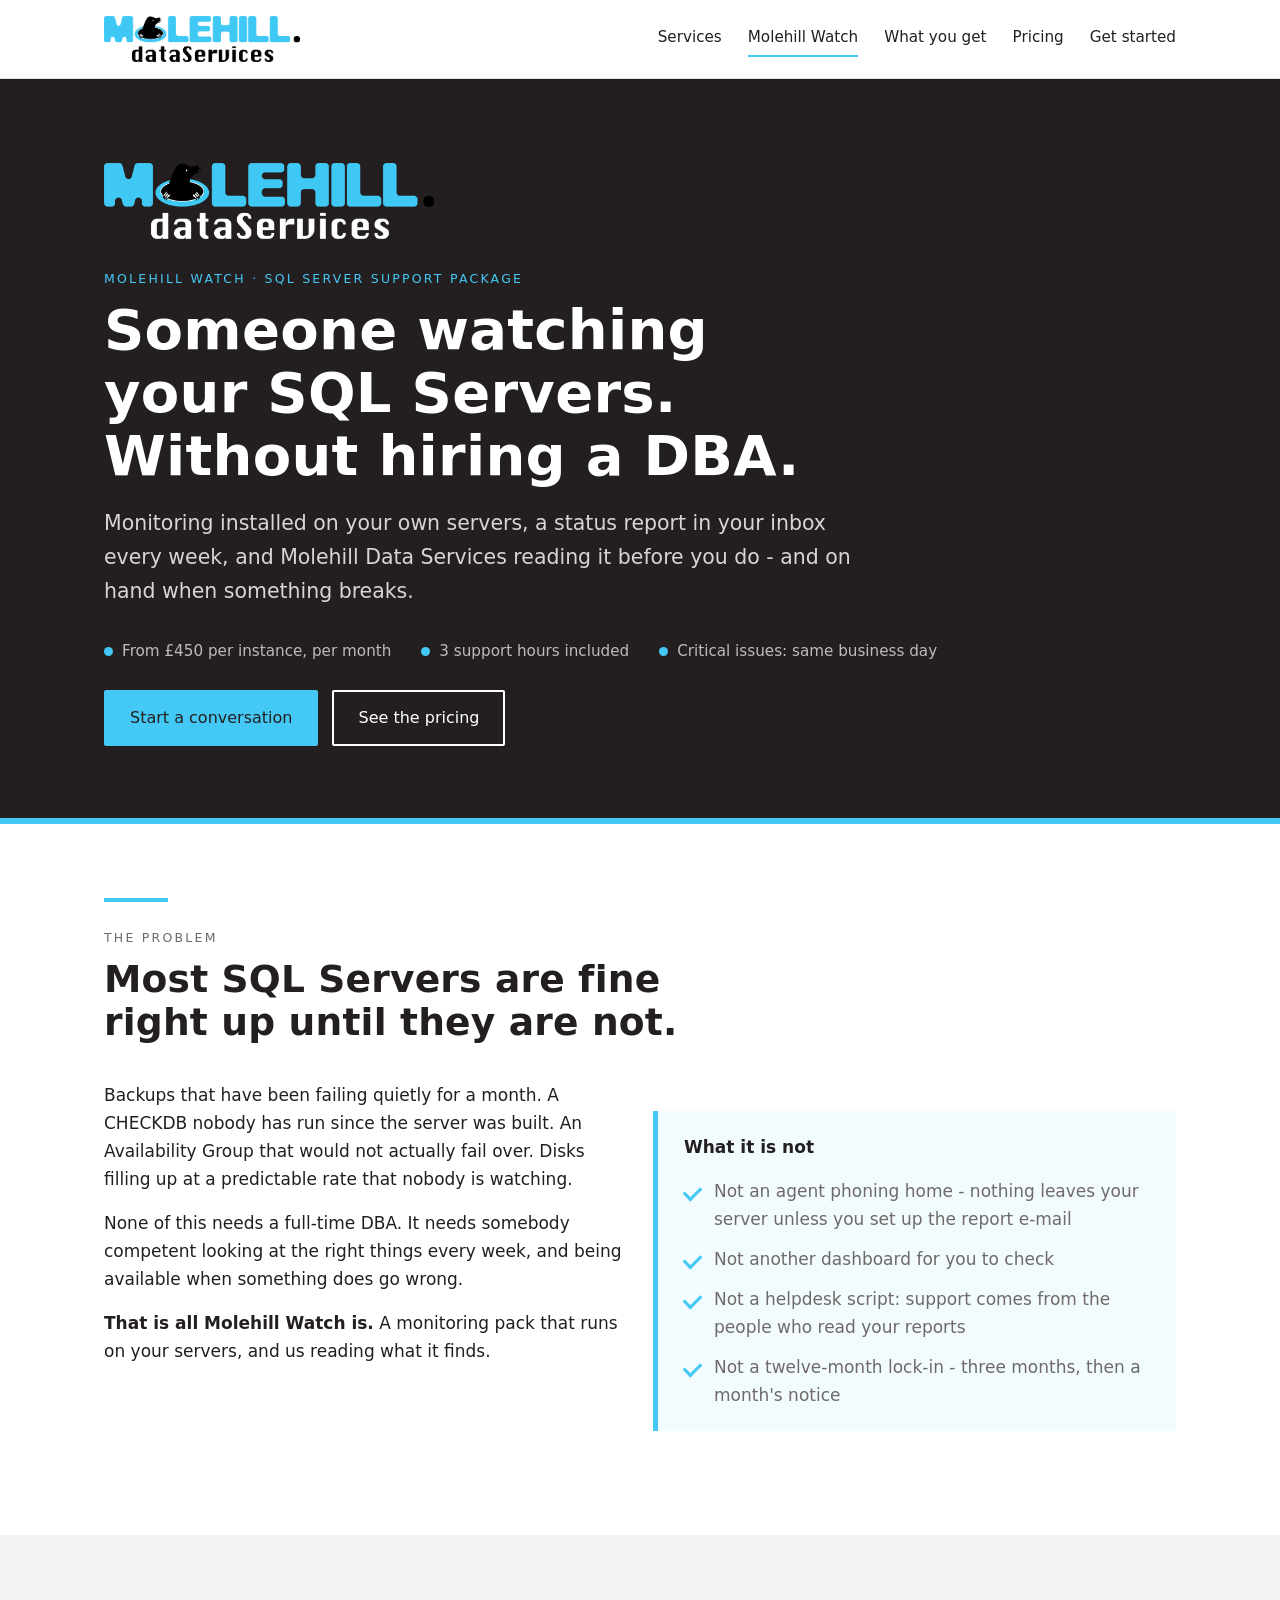
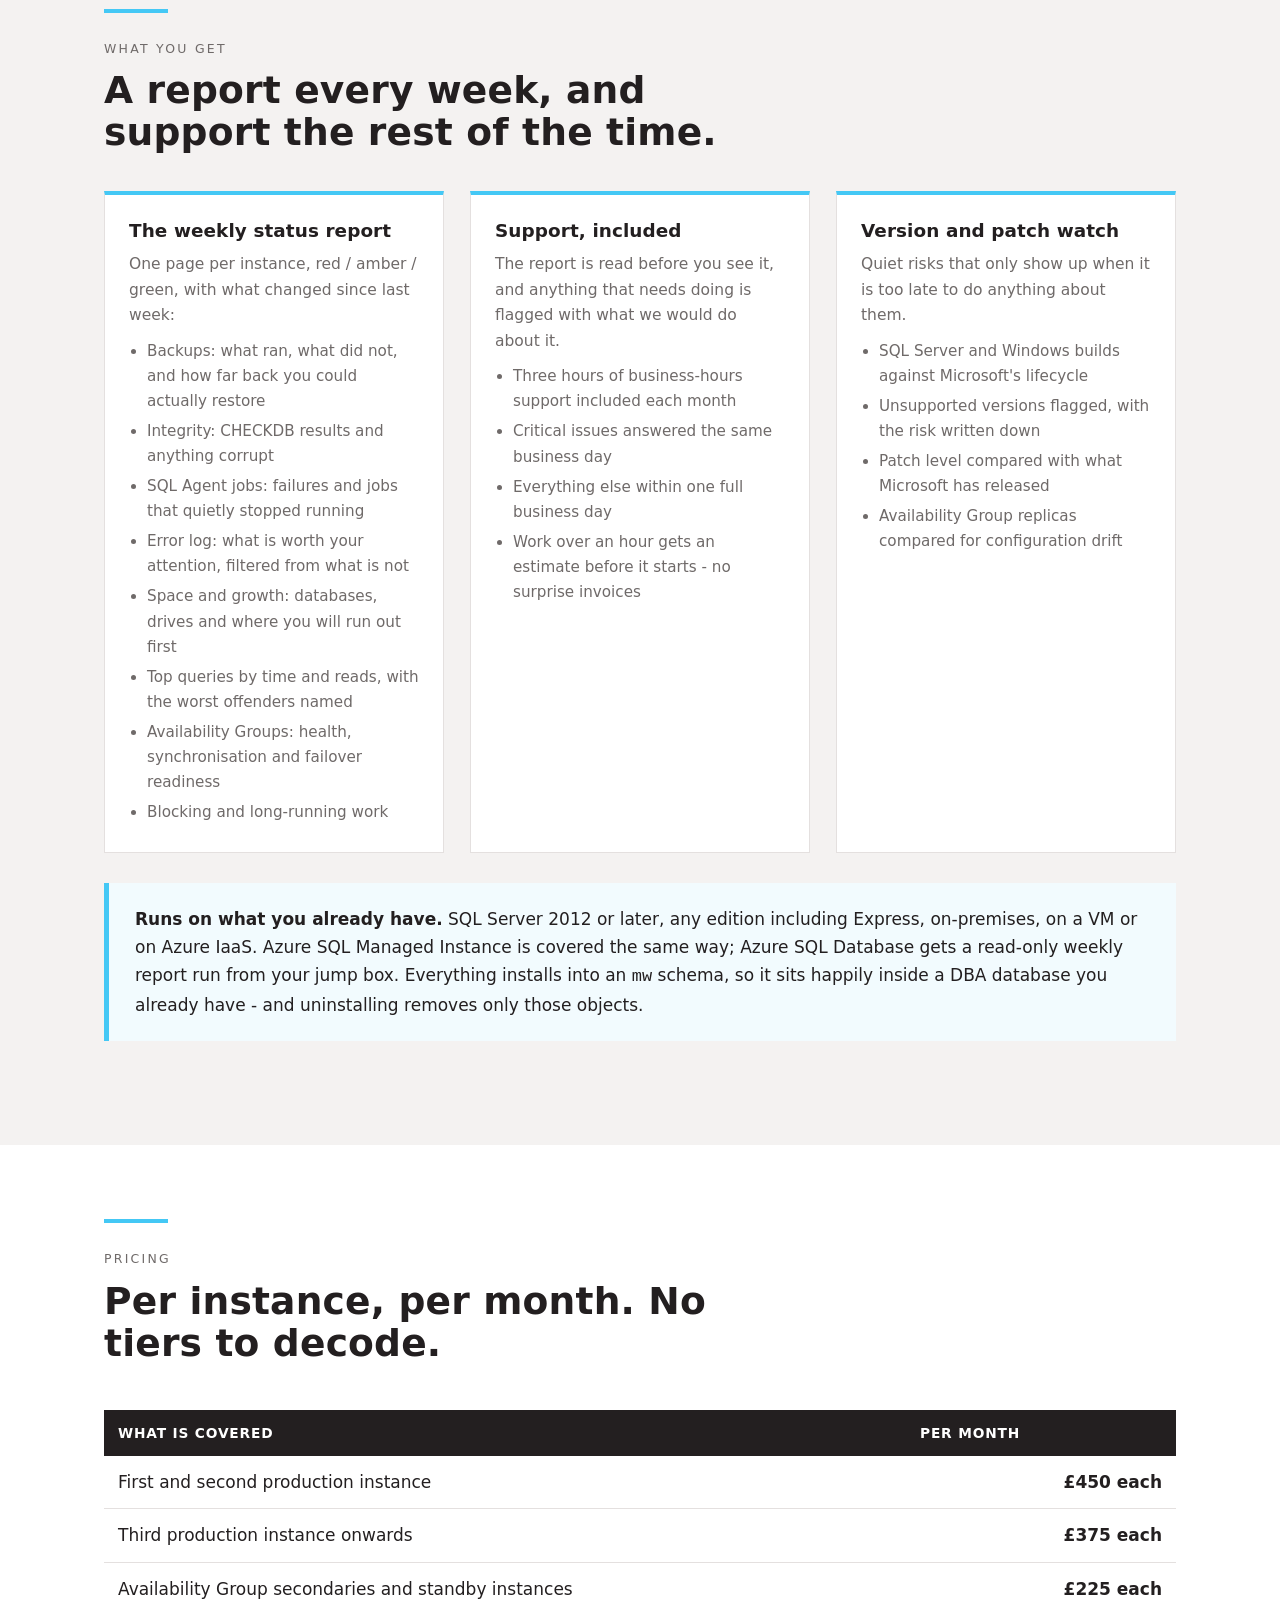
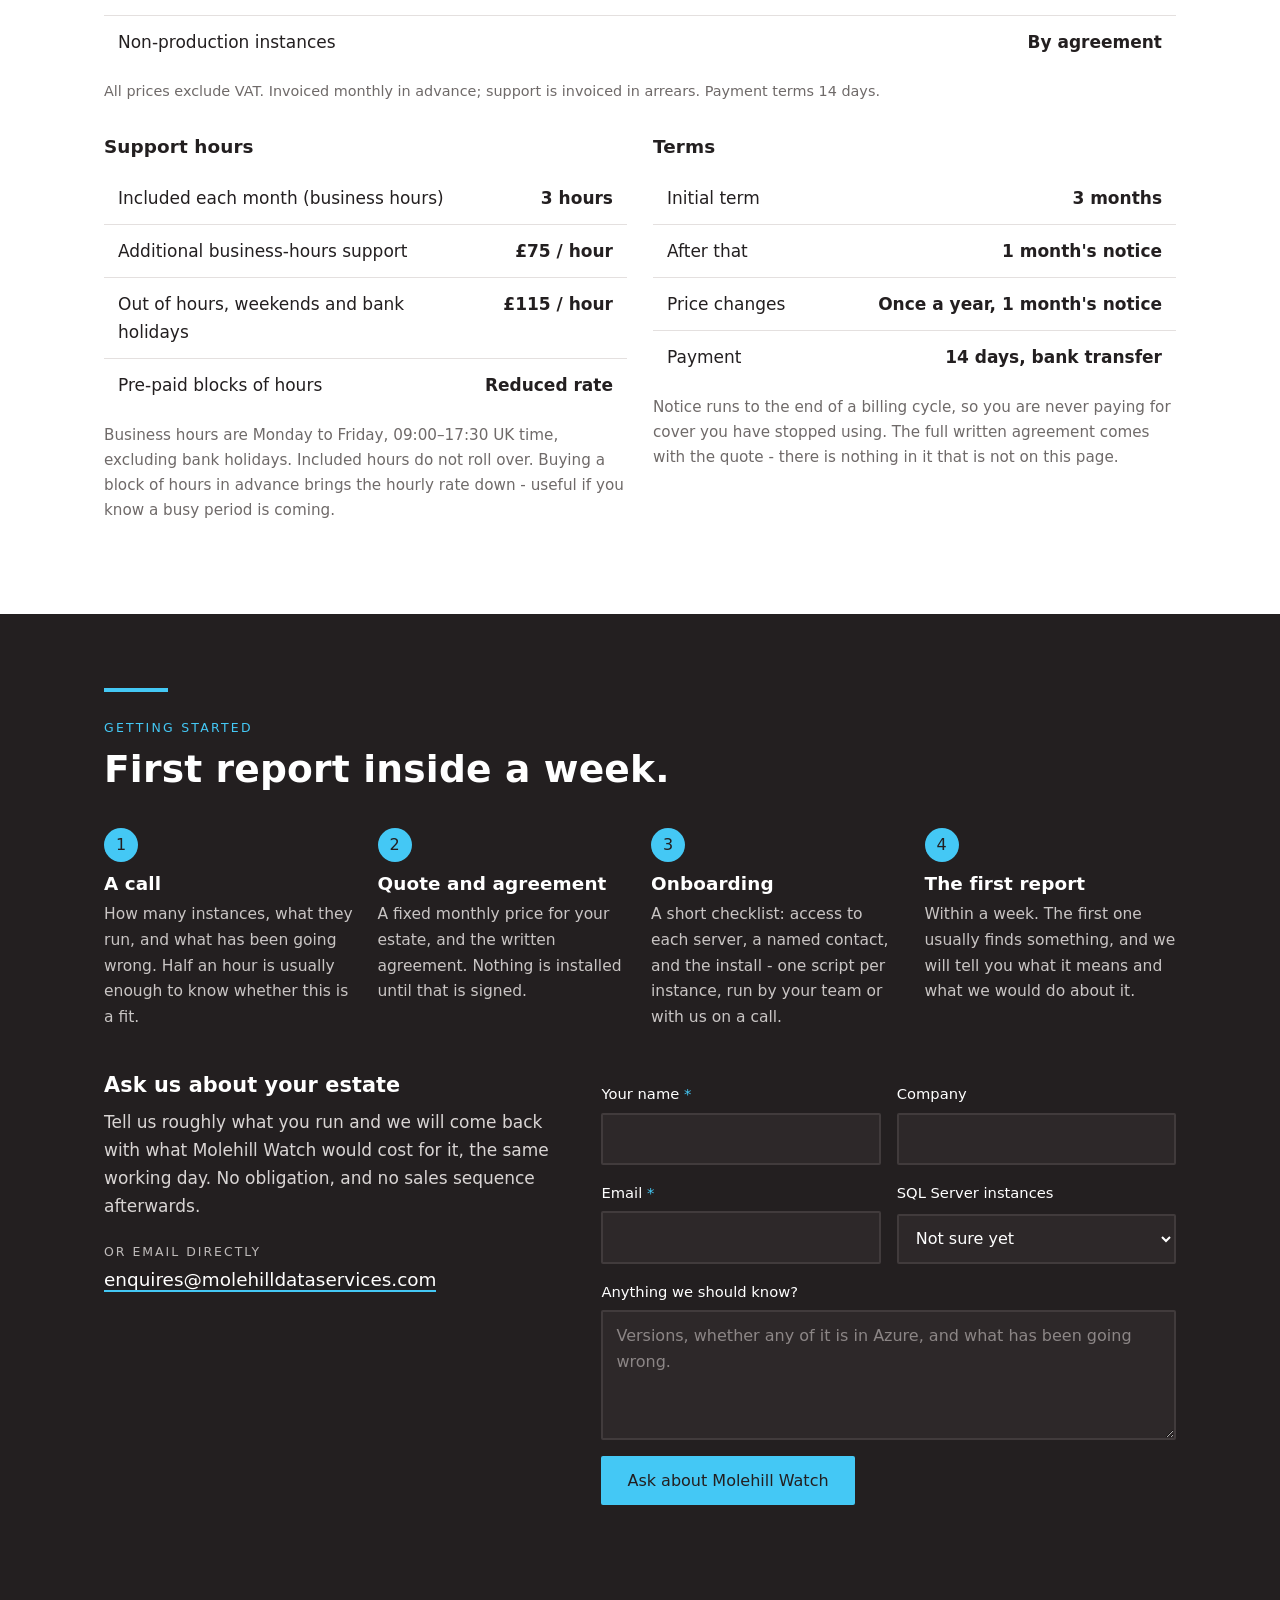
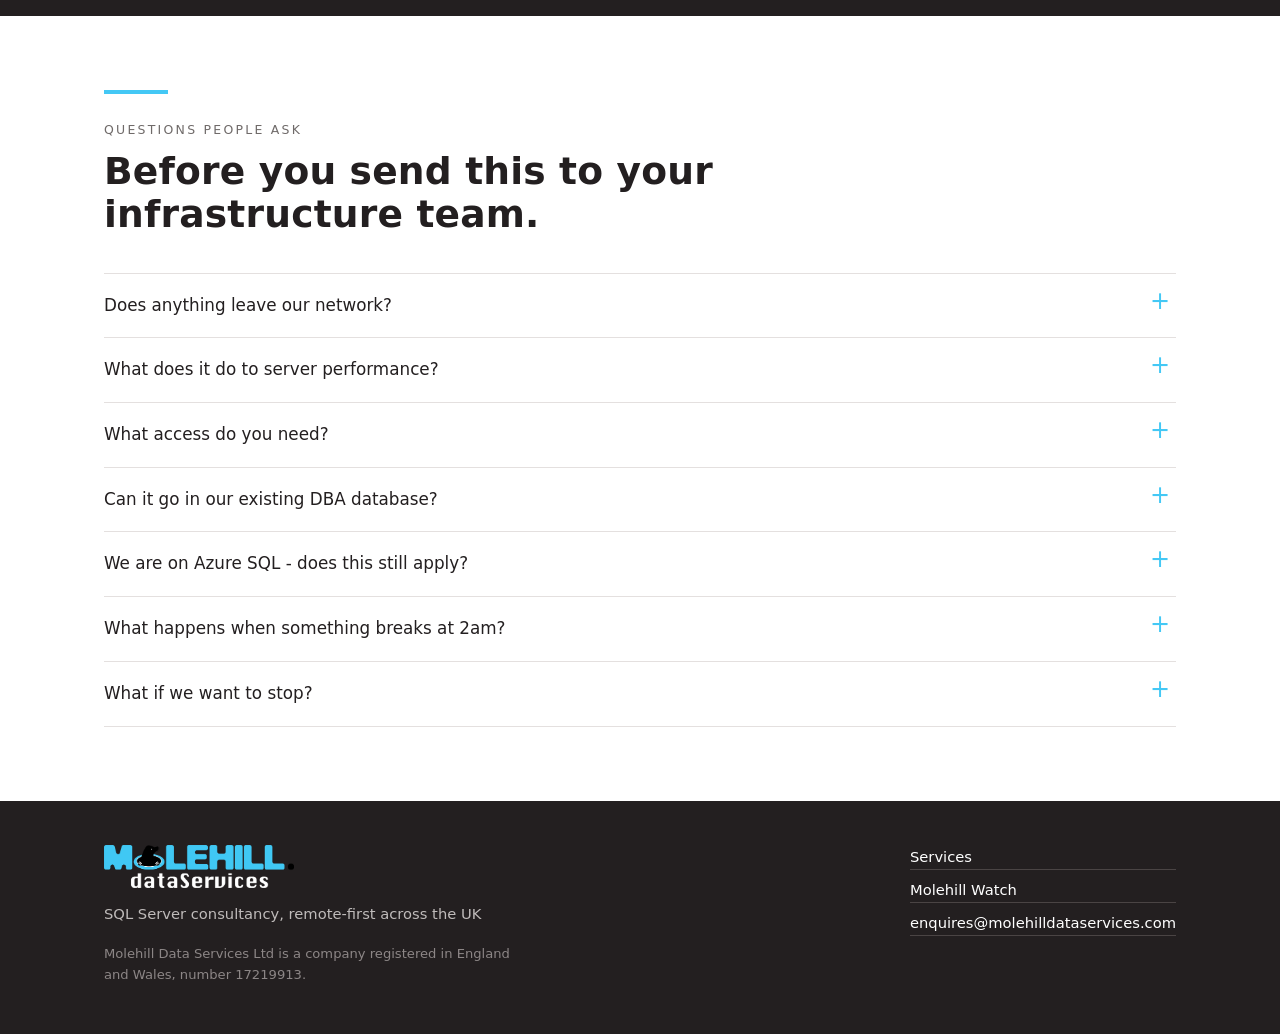
==== commit 6fbcda33: "Drop the named-DBA claim Nothing now promises an assigned or named DBA, in either page or in the met" ====
--- a/Site/molehill-watch.html
+++ b/Site/molehill-watch.html
@@ -4,7 +4,7 @@
 <meta charset="utf-8" />
 <meta name="viewport" content="width=device-width, initial-scale=1" />
 <title>Molehill Watch &#183; SQL Server monitoring and support</title>
-<meta name="description" content="Molehill Watch from Molehill Data Services: monitoring installed on your SQL Servers, a weekly status report and a named DBA to call when something breaks. From GBP 450 per instance per month, three support hours included." />
+<meta name="description" content="Molehill Watch from Molehill Data Services: monitoring installed on your SQL Servers, a weekly status report read and acted on, and support when something breaks. From GBP 450 per instance per month, three support hours included." />
 <link rel="icon" href="assets/favicon.png" />
 <link rel="stylesheet" href="assets/molehill.css" />
 <meta property="og:title" content="Molehill Watch - SQL Server monitoring and support" />
@@ -36,8 +36,8 @@
     <p class="eyebrow">Molehill Watch &#183; SQL Server support package</p>
     <h1>Someone watching your SQL Servers. Without hiring a DBA.</h1>
     <p class="lede">Monitoring installed on your own servers, a status report in your inbox every
-       week, and a named DBA at Molehill Data Services who reads it - and who picks up the phone
-       when something breaks.</p>
+       week, and Molehill Data Services reading it before you do - and on hand when something
+       breaks.</p>
     <div class="facts">
       <span>From &pound;450 per instance, per month</span>
       <span>3 support hours included</span>
@@ -65,7 +65,7 @@
         <p>None of this needs a full-time DBA. It needs somebody competent looking at the right
            things every week, and being available when something does go wrong.</p>
         <p><strong>That is all Molehill Watch is.</strong> A monitoring pack that runs on your
-           servers, and our DBAs reading what it finds.</p>
+           servers, and us reading what it finds.</p>
       </div>
       <div>
         <div class="callout">
@@ -73,7 +73,7 @@
           <ul class="ticks" style="grid-template-columns:1fr">
             <li>Not an agent phoning home - nothing leaves your server unless you set up the report e-mail</li>
             <li>Not another dashboard for you to check</li>
-            <li>Not a call centre: a named DBA who knows your estate, not whoever picks up the ticket</li>
+            <li>Not a helpdesk script: support comes from the people who read your reports</li>
             <li>Not a twelve-month lock-in - three months, then a month's notice</li>
           </ul>
         </div>
@@ -87,7 +87,7 @@
     <div class="head-block">
       <div class="rule"></div>
       <p class="eyebrow">What you get</p>
-      <h2>A report every week, and a person the rest of the time.</h2>
+      <h2>A report every week, and support the rest of the time.</h2>
     </div>
 
     <div class="grid three">
@@ -107,9 +107,9 @@
       </article>
 
       <article class="card">
-        <h3>A named DBA</h3>
-        <p>A named DBA looks after your account: reads the report before you do, knows what your
-           estate normally looks like, and tells you which parts matter.</p>
+        <h3>Support, included</h3>
+        <p>The report is read before you see it, and anything that needs doing is flagged with what
+           we would do about it.</p>
         <ul>
           <li>Three hours of business-hours support included each month</li>
           <li>Critical issues answered the same business day</li>
